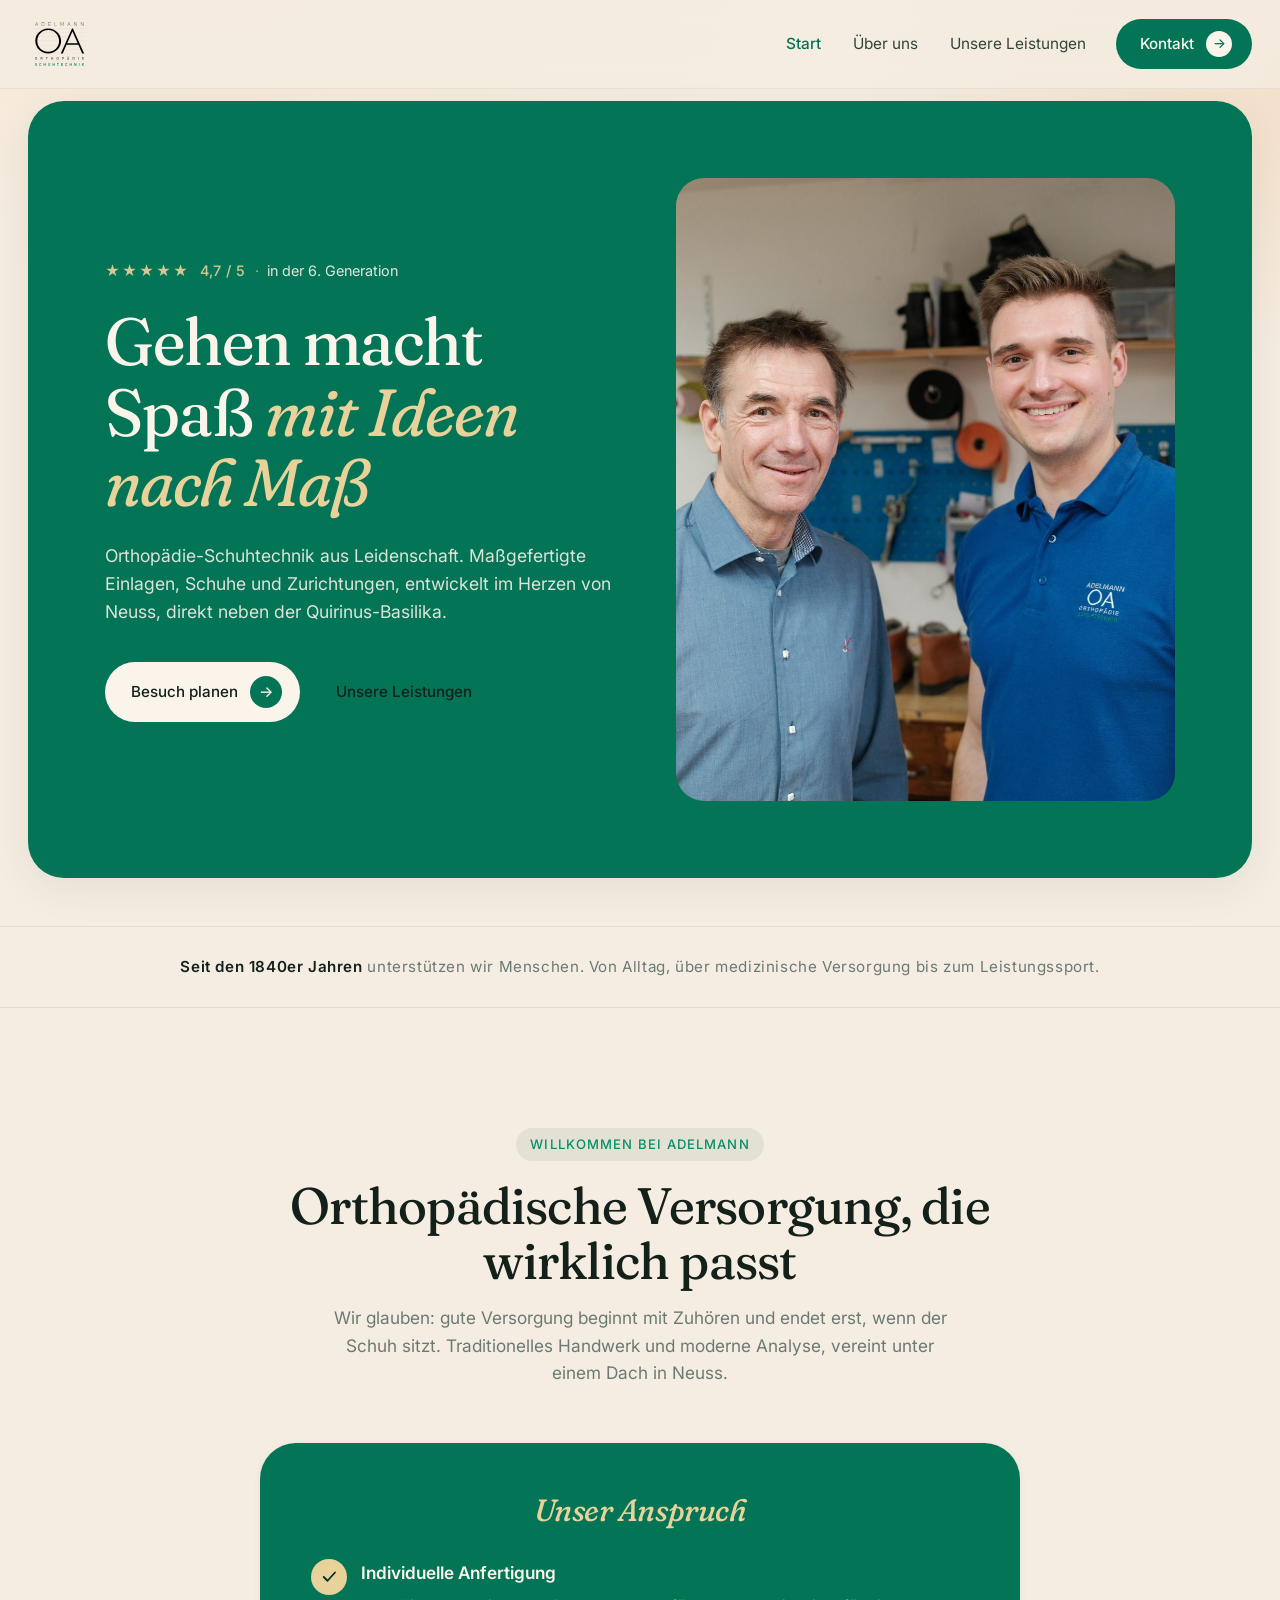
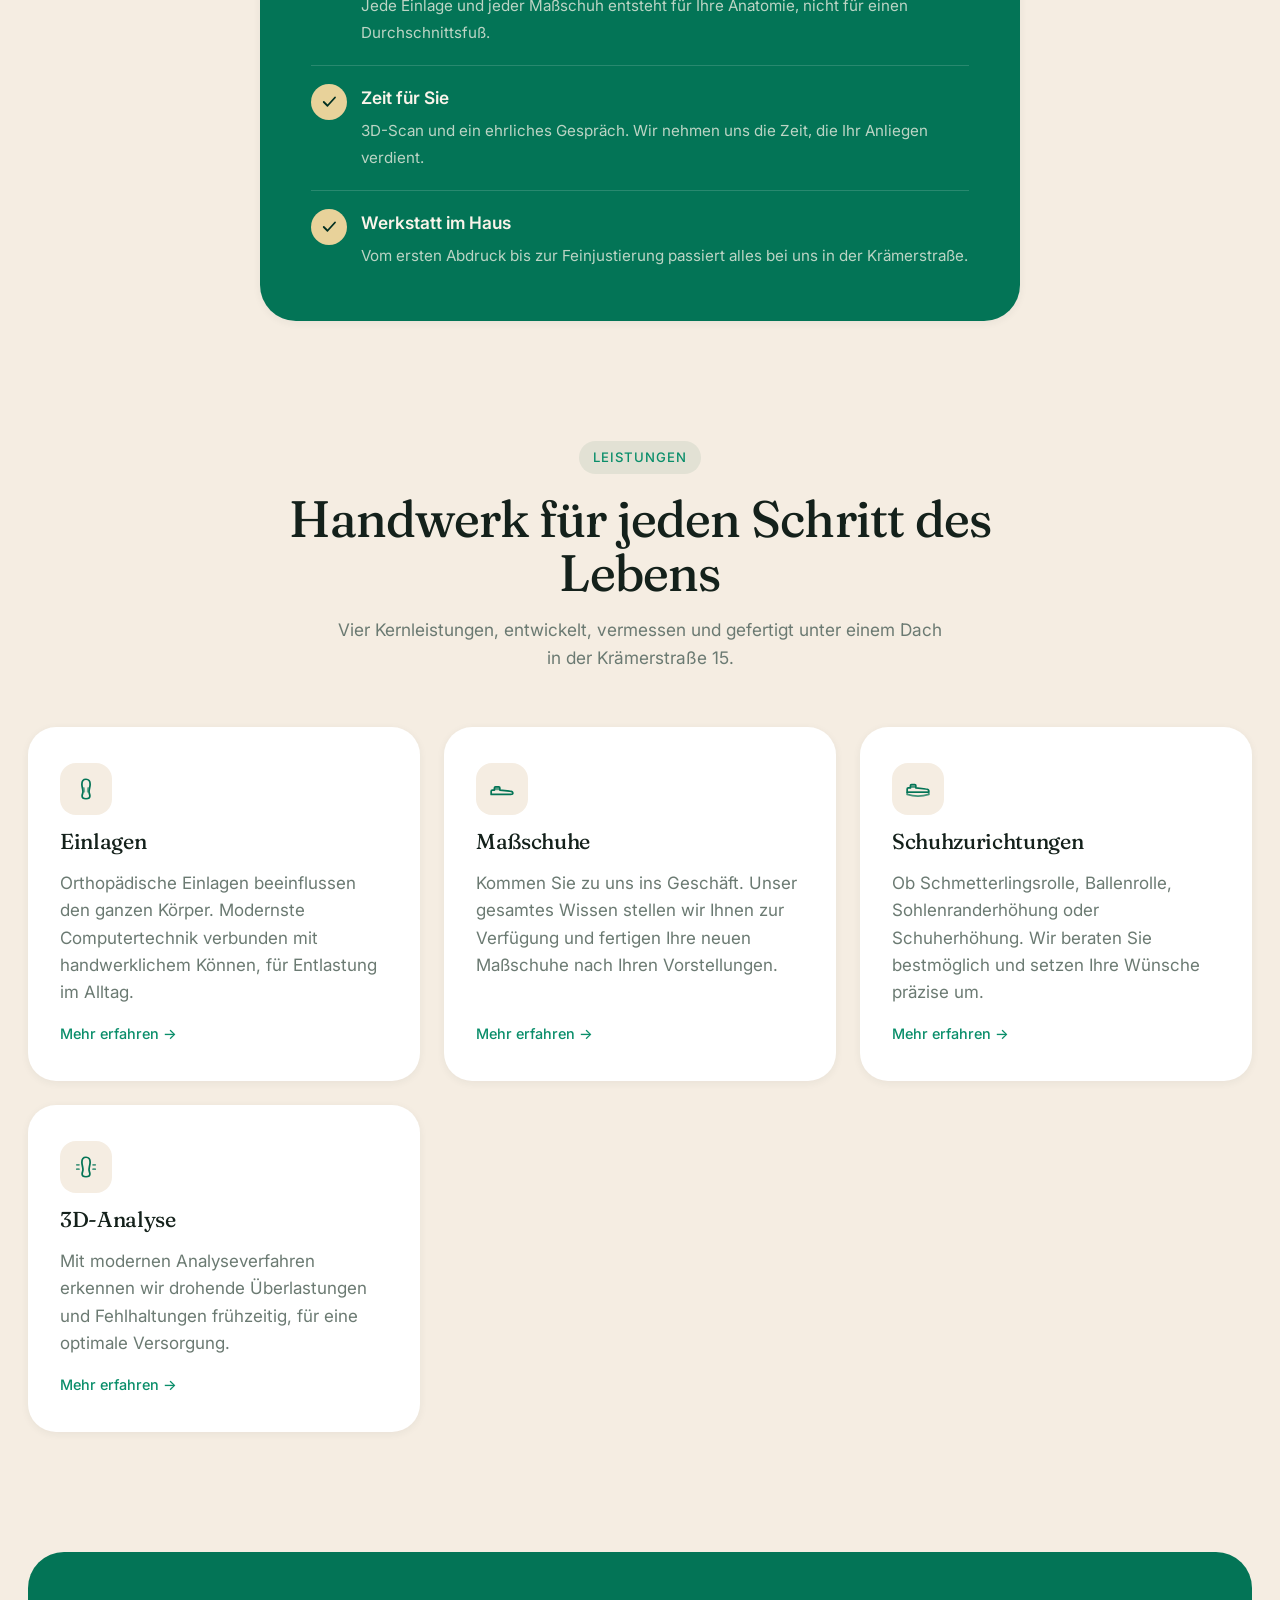
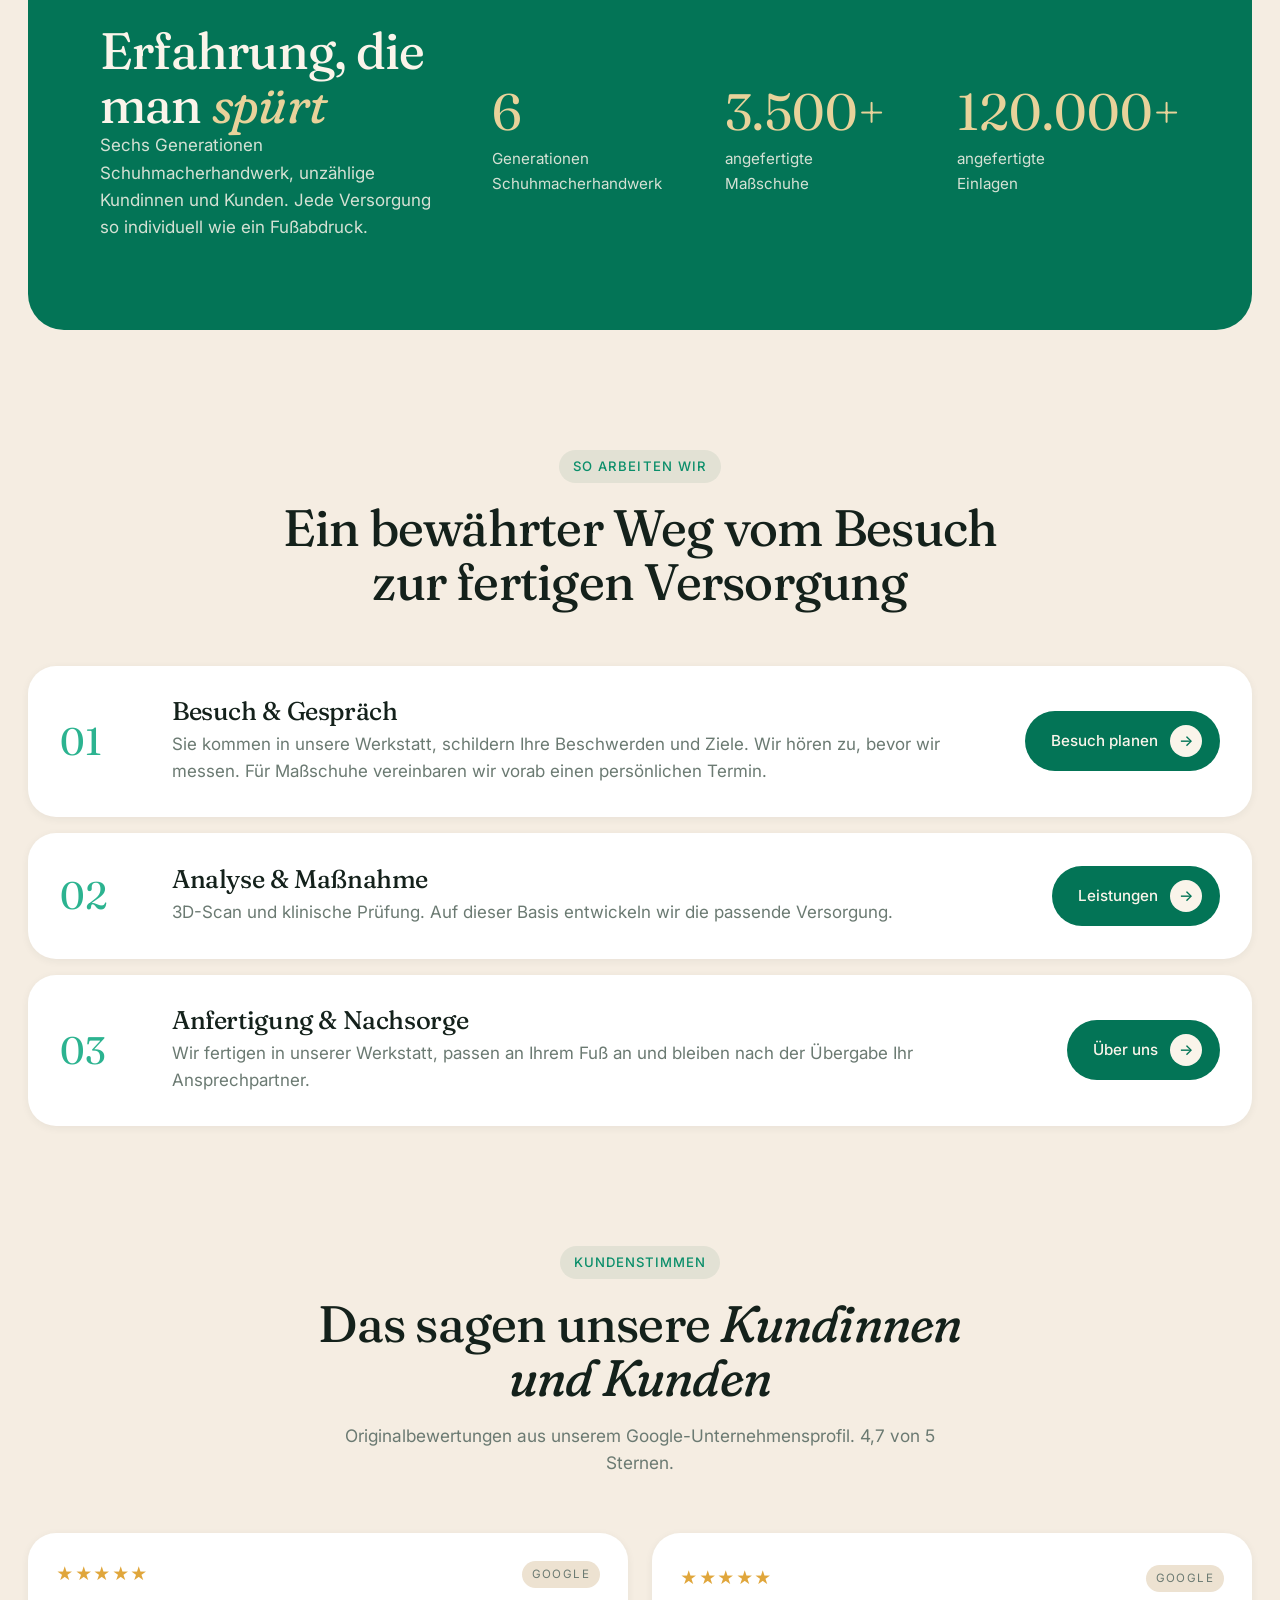
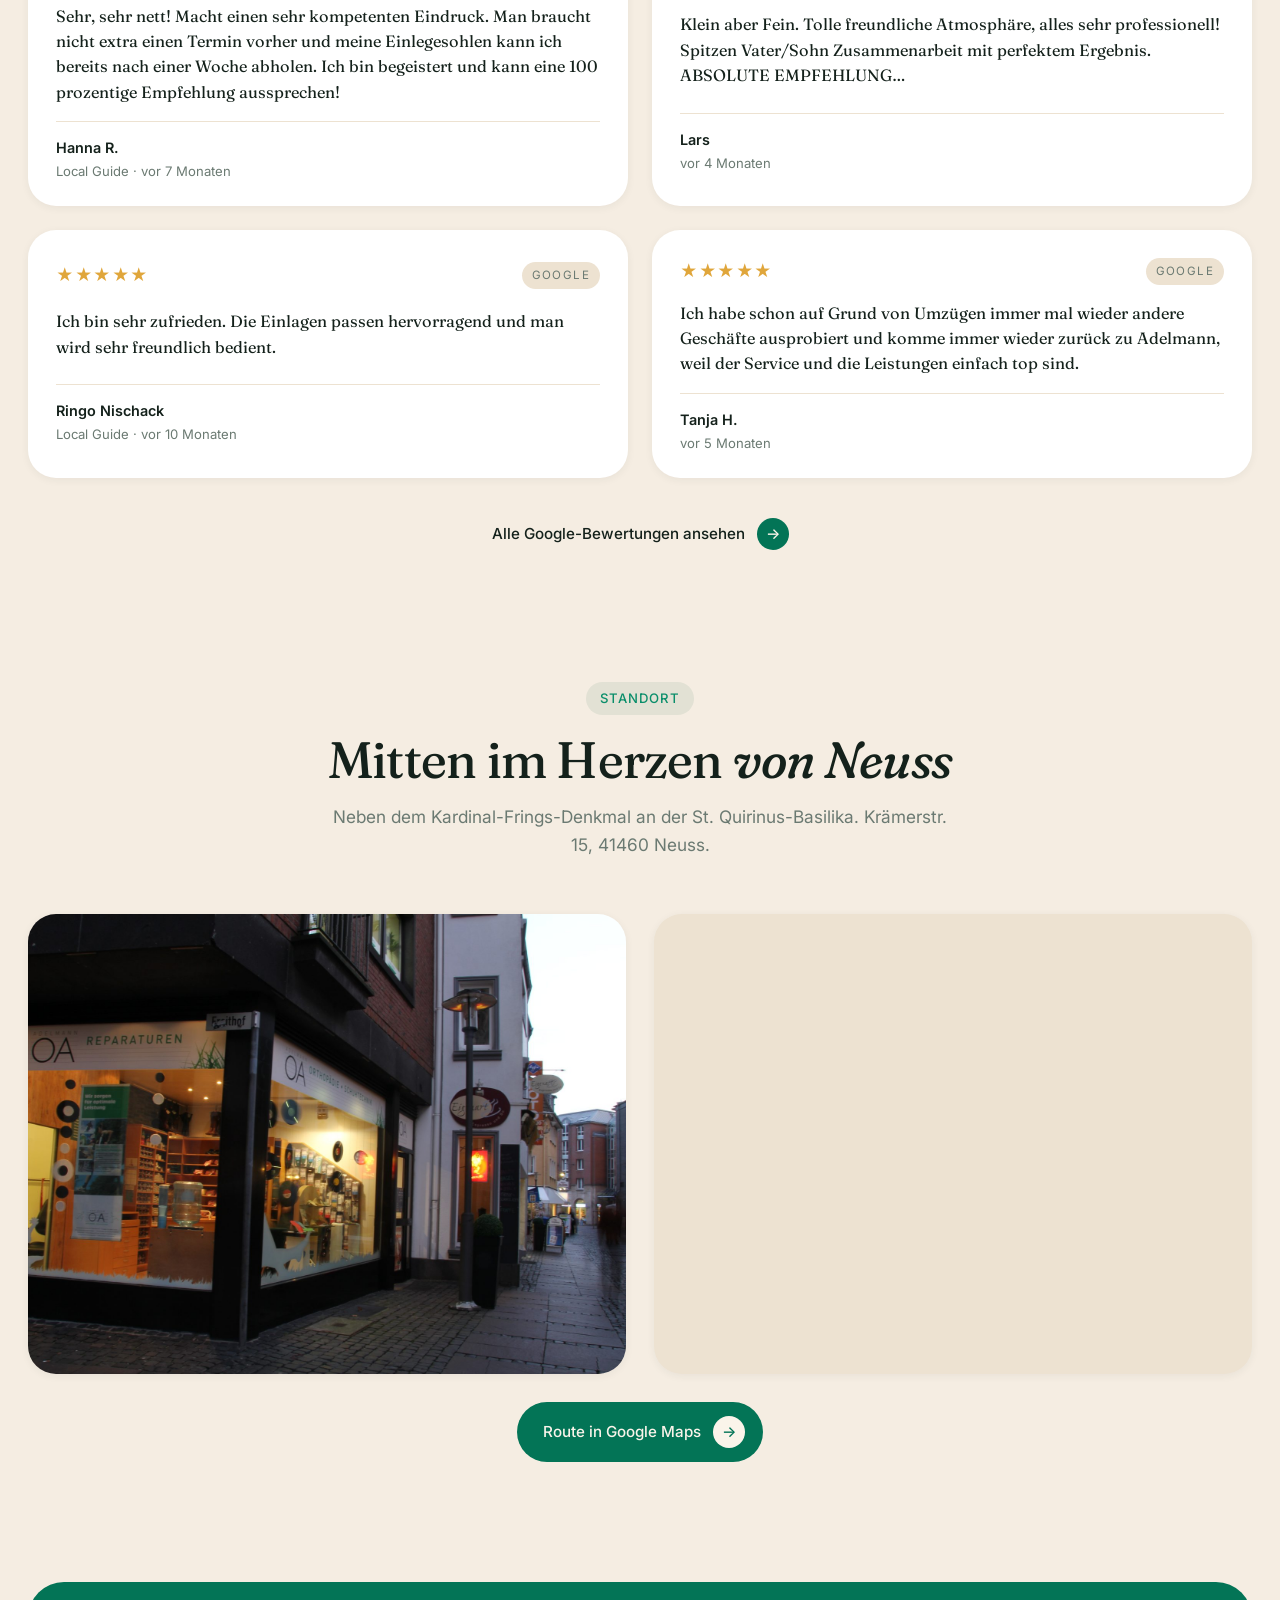
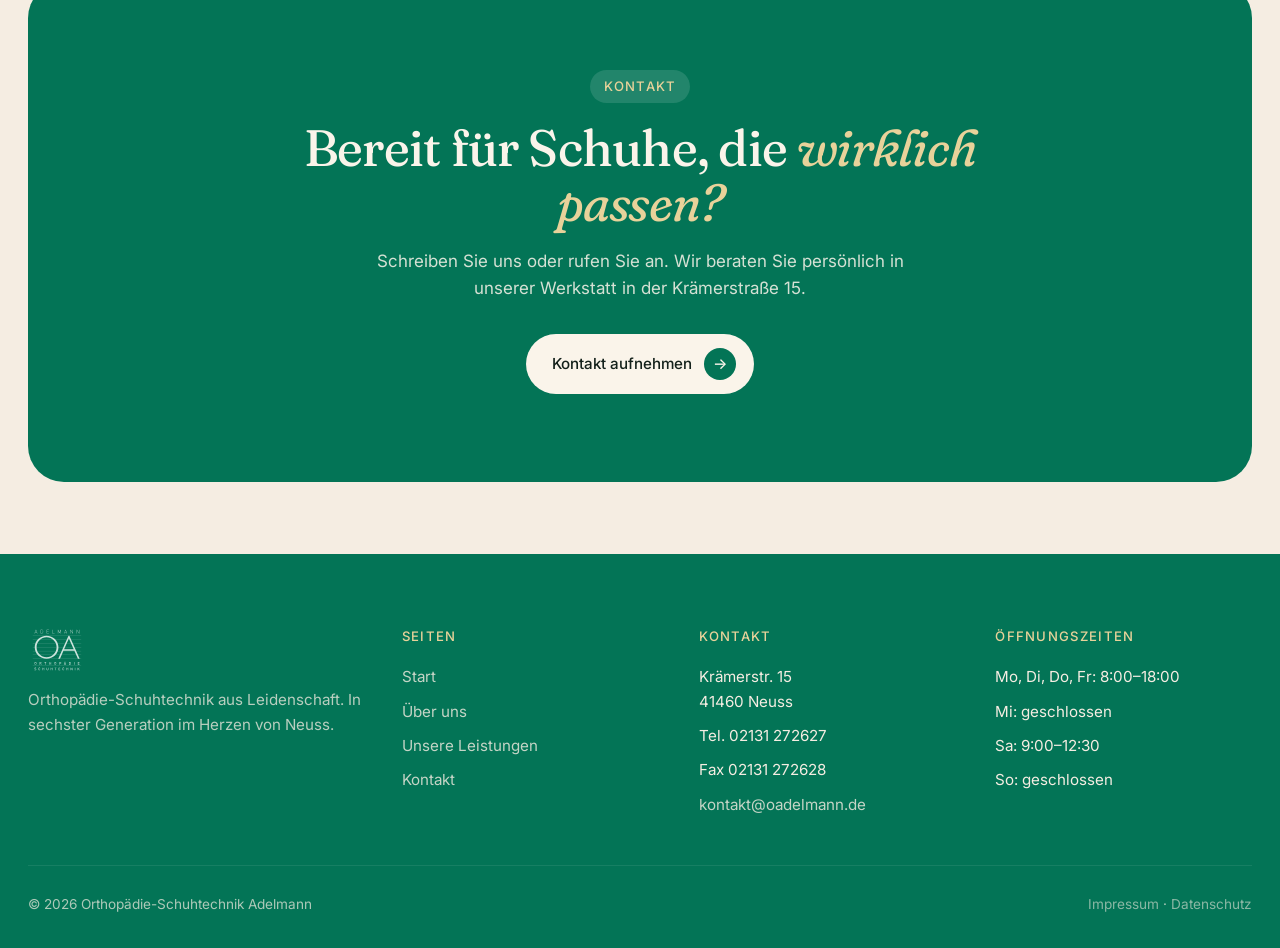
==== index.html @ def4fab5 "Icons Round 2: neuer Schuh-Basistyp (Ferse, Zunge, Schnuerung), Schmetterlingsrolle, Zehenorthesen, " ====
<!doctype html>
<html lang="de">
<head>
  <meta charset="utf-8" />
  <meta name="viewport" content="width=device-width, initial-scale=1" />
  <meta name="theme-color" content="#037456" />
  <title>Orthopädie-Schuhtechnik Adelmann, Neuss</title>
  <meta name="description" content="Einlagen, Maßschuhe, Schuhzurichtungen und Reparaturen aus traditioneller Handwerkskunst. In sechster Generation im Herzen von Neuss." />
  <link rel="preconnect" href="https://fonts.googleapis.com">
  <link rel="preconnect" href="https://fonts.gstatic.com" crossorigin>
  <link href="https://fonts.googleapis.com/css2?family=Fraunces:ital,opsz,wght,SOFT,WONK@0,9..144,300..600,30..100,0..1;1,9..144,300..600,30..100,0..1&family=Inter:wght@400;500;600&display=swap" rel="stylesheet">
  <link rel="stylesheet" href="styles.css" />
</head>
<body>

  <!-- Navigation -->
  <header class="nav">
    <div class="container">
      <a href="index.html" class="brand" aria-label="OA Adelmann Startseite"><img src="OA_OKay.svg" alt="OA Adelmann" class="brand-logo"/></a>
      <nav class="nav-links" aria-label="Hauptnavigation">
        <a href="index.html" class="is-active">Start</a>
        <a href="ueber-uns.html">Über uns</a>
        <a href="leistungen/">Unsere Leistungen</a>
        <a href="kontakt.html" class="btn btn-dark">Kontakt <span class="arrow">→</span></a>
      </nav>
      <button class="nav-toggle" aria-label="Menü öffnen"><span></span></button>
    </div>
  </header>

  <!-- Hero -->
  <section class="hero container">
    <div class="hero-card reveal">
      <div>
        <div class="hero-eyebrow"><span class="stars">★★★★★</span> <span class="rating-score">4,7 / 5</span> <span>in der 6. Generation</span></div>
        <h1>Gehen macht Spaß <em>mit Ideen nach Maß</em></h1>
        <p class="lead">Orthopädie-Schuhtechnik aus Leidenschaft. Maßgefertigte Einlagen, Schuhe und Zurichtungen, entwickelt im Herzen von Neuss, direkt neben der Quirinus-Basilika.</p>
        <div class="hero-actions">
          <a href="kontakt.html" class="btn btn-primary">Besuch planen <span class="arrow">→</span></a>
          <a href="#leistungen" class="btn btn-ghost">Unsere Leistungen</a>
        </div>
      </div>
      <div class="hero-visual has-image">
        <img src="images/DSCF1260.jpg" alt="Werkstatt der Orthopädie-Schuhtechnik Adelmann" loading="eager" />
      </div>
    </div>
  </section>

  <!-- Trust -->
  <section class="trust">
    <div class="container">
      <strong>Seit den 1840er Jahren</strong> unterstützen wir Menschen. Von Alltag, über medizinische Versorgung bis zum Leistungssport.
    </div>
  </section>

  <!-- Why us / Comparison -->
  <section class="section">
    <div class="container">
      <div class="section-head reveal">
        <span class="eyebrow">Willkommen bei Adelmann</span>
        <h2>Orthopädische Versorgung, die wirklich passt</h2>
        <p>Wir glauben: gute Versorgung beginnt mit Zuhören und endet erst, wenn der Schuh sitzt. Traditionelles Handwerk und moderne Analyse, vereint unter einem Dach in Neuss.</p>
      </div>
      <div class="promise-wrap">
        <div class="compare-col is-featured is-solo reveal">
          <h3><em>Unser Anspruch</em></h3>
          <ul class="compare-list promise-list">
            <li>
              <span class="ico"><svg xmlns="http://www.w3.org/2000/svg" viewBox="0 0 24 24" fill="none" stroke="currentColor" stroke-width="2.4" stroke-linecap="round" stroke-linejoin="round"><path d="m5 12 5 5L20 6"/></svg></span>
              <span><strong>Individuelle Anfertigung</strong><span class="desc">Jede Einlage und jeder Maßschuh entsteht für Ihre Anatomie, nicht für einen Durchschnittsfuß.</span></span>
            </li>
            <li>
              <span class="ico"><svg xmlns="http://www.w3.org/2000/svg" viewBox="0 0 24 24" fill="none" stroke="currentColor" stroke-width="2.4" stroke-linecap="round" stroke-linejoin="round"><path d="m5 12 5 5L20 6"/></svg></span>
              <span><strong>Zeit für Sie</strong><span class="desc">3D-Scan und ein ehrliches Gespräch. Wir nehmen uns die Zeit, die Ihr Anliegen verdient.</span></span>
            </li>
            <li>
              <span class="ico"><svg xmlns="http://www.w3.org/2000/svg" viewBox="0 0 24 24" fill="none" stroke="currentColor" stroke-width="2.4" stroke-linecap="round" stroke-linejoin="round"><path d="m5 12 5 5L20 6"/></svg></span>
              <span><strong>Werkstatt im Haus</strong><span class="desc">Vom ersten Abdruck bis zur Feinjustierung passiert alles bei uns in der Krämerstraße.</span></span>
            </li>
          </ul>
        </div>
      </div>
    </div>
  </section>

  <!-- Services grid -->
  <section class="section" id="leistungen" style="padding-top: 0;">
    <div class="container">
      <div class="section-head reveal">
        <span class="eyebrow">Leistungen</span>
        <h2>Handwerk für jeden Schritt des Lebens</h2>
        <p>Vier Kernleistungen, entwickelt, vermessen und gefertigt unter einem Dach in der Krämerstraße 15.</p>
      </div>
      <div class="services">
        <article class="service-card reveal">
          <div class="icon"><svg xmlns="http://www.w3.org/2000/svg" viewBox="0 0 24 24" fill="none" stroke="currentColor" stroke-width="1.6" stroke-linecap="round" stroke-linejoin="round"><path d="M12 3c-2.5 0-3.8 1.8-3.8 4.5 0 1.5.3 2.8.6 4 .2 1 .4 1.8.4 3 0 1.5-.8 2.5-.8 4 0 1.6 1.3 2.5 3.6 2.5s3.6-.9 3.6-2.5c0-1.5-.8-2.5-.8-4 0-1.2.2-2 .4-3 .3-1.2.6-2.5.6-4C15.8 4.8 14.5 3 12 3Z"/><path d="M10 11c.4.8.4 2 .4 3.5" opacity=".55"/><path d="M14 11c-.4.8-.4 2-.4 3.5" opacity=".55"/></svg></div>
          <h3>Einlagen</h3>
          <p>Orthopädische Einlagen beeinflussen den ganzen Körper. Modernste Computertechnik verbunden mit handwerklichem Können, für Entlastung im Alltag.</p>
          <a href="leistungen/#einlagen" class="more">Mehr erfahren →</a>
        </article>
        <article class="service-card reveal">
          <div class="icon"><svg xmlns="http://www.w3.org/2000/svg" viewBox="0 0 24 24" fill="none" stroke="currentColor" stroke-width="1.6" stroke-linecap="round" stroke-linejoin="round"><path d="M2 17V14Q2 13 3 13L5 13V11Q5 10 6 10H9Q10 10 10 11V13L19 14Q22 14 22 16Q22 17 20 17Z"/><path d="M6 11.5H9" opacity=".55"/><path d="M6 12.3H9" opacity=".55"/></svg></div>
          <h3>Maßschuhe</h3>
          <p>Kommen Sie zu uns ins Geschäft. Unser gesamtes Wissen stellen wir Ihnen zur Verfügung und fertigen Ihre neuen Maßschuhe nach Ihren Vorstellungen.</p>
          <a href="leistungen/#massschuhe" class="more">Mehr erfahren →</a>
        </article>
        <article class="service-card reveal">
          <div class="icon"><svg xmlns="http://www.w3.org/2000/svg" viewBox="0 0 24 24" fill="none" stroke="currentColor" stroke-width="1.6" stroke-linecap="round" stroke-linejoin="round"><path d="M2 15V12Q2 11 3 11L5 11V9Q5 8 6 8H9Q10 8 10 9V11L19 12Q22 12 22 14Q22 15 20 15Z"/><path d="M6 9.5H9" opacity=".55"/><path d="M6 10.3H9" opacity=".55"/><path d="M2 15V17Q12 20 22 17V15Z" opacity=".75"/></svg></div>
          <h3>Schuhzurichtungen</h3>
          <p>Ob Schmetterlingsrolle, Ballenrolle, Sohlenranderhöhung oder Schuherhöhung. Wir beraten Sie bestmöglich und setzen Ihre Wünsche präzise um.</p>
          <a href="leistungen/#zurichtungen" class="more">Mehr erfahren →</a>
        </article>
        <article class="service-card reveal">
          <div class="icon"><svg xmlns="http://www.w3.org/2000/svg" viewBox="0 0 24 24" fill="none" stroke="currentColor" stroke-width="1.6" stroke-linecap="round" stroke-linejoin="round"><path d="M12 3c-2.5 0-3.8 1.8-3.8 4.5 0 1.5.3 2.8.6 4 .2 1 .4 1.8.4 3 0 1.5-.8 2.5-.8 4 0 1.6 1.3 2.5 3.6 2.5s3.6-.9 3.6-2.5c0-1.5-.8-2.5-.8-4 0-1.2.2-2 .4-3 .3-1.2.6-2.5.6-4C15.8 4.8 14.5 3 12 3Z"/><path d="M3.5 10h2M3.5 14h2M18.5 10h2M18.5 14h2" opacity=".7"/></svg></div>
          <h3>3D-Analyse</h3>
          <p>Mit modernen Analyseverfahren erkennen wir drohende Überlastungen und Fehlhaltungen frühzeitig, für eine optimale Versorgung.</p>
          <a href="leistungen/#analyse" class="more">Mehr erfahren →</a>
        </article>
      </div>
    </div>
  </section>

  <!-- Stats -->
  <section class="section" style="padding-top: 0;">
    <div class="container">
      <div class="stats-wrap reveal">
        <div class="stats-intro">
          <h2>Erfahrung, die man <em>spürt</em></h2>
          <p>Sechs Generationen Schuhmacherhandwerk, unzählige Kundinnen und Kunden. Jede Versorgung so individuell wie ein Fußabdruck.</p>
        </div>
        <div class="stats-grid">
          <div>
            <div class="stat-num">6</div>
            <div class="stat-label">Generationen<br/>Schuhmacherhandwerk</div>
          </div>
          <div>
            <div class="stat-num">3.500+</div>
            <div class="stat-label">angefertigte<br/>Maßschuhe</div>
          </div>
          <div>
            <div class="stat-num">120.000+</div>
            <div class="stat-label">angefertigte<br/>Einlagen</div>
          </div>
        </div>
      </div>
    </div>
  </section>

  <!-- Process -->
  <section class="section" style="padding-top: 0;">
    <div class="container">
      <div class="section-head reveal">
        <span class="eyebrow">So arbeiten wir</span>
        <h2>Ein bewährter Weg vom Besuch zur fertigen Versorgung</h2>
      </div>
      <div class="process-list">
        <div class="process-item reveal">
          <div class="num">01</div>
          <div>
            <h3>Besuch &amp; Gespräch</h3>
            <p>Sie kommen in unsere Werkstatt, schildern Ihre Beschwerden und Ziele. Wir hören zu, bevor wir messen. Für Maßschuhe vereinbaren wir vorab einen persönlichen Termin.</p>
          </div>
          <a href="kontakt.html" class="btn btn-dark">Besuch planen <span class="arrow">→</span></a>
        </div>
        <div class="process-item reveal">
          <div class="num">02</div>
          <div>
            <h3>Analyse &amp; Maßnahme</h3>
            <p>3D-Scan und klinische Prüfung. Auf dieser Basis entwickeln wir die passende Versorgung.</p>
          </div>
          <a href="leistungen/" class="btn btn-dark">Leistungen <span class="arrow">→</span></a>
        </div>
        <div class="process-item reveal">
          <div class="num">03</div>
          <div>
            <h3>Anfertigung &amp; Nachsorge</h3>
            <p>Wir fertigen in unserer Werkstatt, passen an Ihrem Fuß an und bleiben nach der Übergabe Ihr Ansprechpartner.</p>
          </div>
          <a href="ueber-uns.html" class="btn btn-dark">Über uns <span class="arrow">→</span></a>
        </div>
      </div>
    </div>
  </section>

  <!-- Reviews -->
  <section class="section" id="stimmen" style="padding-top: 0;">
    <div class="container">
      <div class="section-head reveal">
        <span class="eyebrow">Kundenstimmen</span>
        <h2>Das sagen unsere <em>Kundinnen und Kunden</em></h2>
        <p>Originalbewertungen aus unserem Google-Unternehmensprofil. 4,7 von 5 Sternen.</p>
      </div>
      <div class="reviews-grid">
        <!-- Hinweis: Original-Google-Rezensionen. Bei neuen Rezensionen hier Karte duplizieren. -->
        <figure class="review-card reveal">
          <div class="review-head">
            <span class="stars">★★★★★</span>
            <span class="review-source">Google</span>
          </div>
          <blockquote>
            <p>Sehr, sehr nett! Macht einen sehr kompetenten Eindruck. Man braucht nicht extra einen Termin vorher und meine Einlegesohlen kann ich bereits nach einer Woche abholen. Ich bin begeistert und kann eine 100 prozentige Empfehlung aussprechen!</p>
          </blockquote>
          <figcaption><strong>Hanna R.</strong><span>Local Guide · vor 7 Monaten</span></figcaption>
        </figure>
        <figure class="review-card reveal">
          <div class="review-head">
            <span class="stars">★★★★★</span>
            <span class="review-source">Google</span>
          </div>
          <blockquote>
            <p>Klein aber Fein. Tolle freundliche Atmosphäre, alles sehr professionell! Spitzen Vater/Sohn Zusammenarbeit mit perfektem Ergebnis. ABSOLUTE EMPFEHLUNG…</p>
          </blockquote>
          <figcaption><strong>Lars</strong><span>vor 4 Monaten</span></figcaption>
        </figure>
        <figure class="review-card reveal">
          <div class="review-head">
            <span class="stars">★★★★★</span>
            <span class="review-source">Google</span>
          </div>
          <blockquote>
            <p>Ich bin sehr zufrieden. Die Einlagen passen hervorragend und man wird sehr freundlich bedient.</p>
          </blockquote>
          <figcaption><strong>Ringo Nischack</strong><span>Local Guide · vor 10 Monaten</span></figcaption>
        </figure>
        <figure class="review-card reveal">
          <div class="review-head">
            <span class="stars">★★★★★</span>
            <span class="review-source">Google</span>
          </div>
          <blockquote>
            <p>Ich habe schon auf Grund von Umzügen immer mal wieder andere Geschäfte ausprobiert und komme immer wieder zurück zu Adelmann, weil der Service und die Leistungen einfach top sind.</p>
          </blockquote>
          <figcaption><strong>Tanja H.</strong><span>vor 5 Monaten</span></figcaption>
        </figure>
      </div>
      <div class="reviews-actions reveal">
        <a class="btn btn-ghost" href="https://www.google.com/maps/search/?api=1&amp;query=Orthop%C3%A4die-Schuhtechnik+Adelmann+Neuss" target="_blank" rel="noopener">Alle Google-Bewertungen ansehen <span class="arrow">→</span></a>
      </div>
    </div>
  </section>

  <!-- Location -->
  <section class="section" id="standort" style="padding-top: 0;">
    <div class="container">
      <div class="section-head reveal">
        <span class="eyebrow">Standort</span>
        <h2>Mitten im Herzen <em>von Neuss</em></h2>
        <p>Neben dem Kardinal-Frings-Denkmal an der St. Quirinus-Basilika. Krämerstr. 15, 41460 Neuss.</p>
      </div>
      <div class="location-grid reveal">
        <div class="location-photo"><img src="images/Geschaeft.jpg" alt="Ladengeschäft Adelmann, Krämerstr. 15, Neuss" loading="lazy" /></div>
        <div class="location-map">
          <iframe
            title="Google Maps: Krämerstr. 15, 41460 Neuss"
            src="https://www.google.com/maps?q=Kr%C3%A4merstra%C3%9Fe+15,+41460+Neuss&amp;output=embed"
            loading="lazy" referrerpolicy="no-referrer-when-downgrade"
            allowfullscreen></iframe>
        </div>
      </div>
      <div class="location-actions reveal">
        <a class="btn btn-dark" href="https://www.google.com/maps/search/?api=1&amp;query=Kr%C3%A4merstra%C3%9Fe+15%2C+41460+Neuss" target="_blank" rel="noopener">Route in Google Maps <span class="arrow">→</span></a>
      </div>
    </div>
  </section>

  <!-- Big CTA -->
  <section class="cta-band">
    <div class="cta-inner reveal">
      <span class="eyebrow" style="background: rgba(255,255,255,0.12); color: #e8d29a;">Kontakt</span>
      <h2>Bereit für Schuhe, die <em>wirklich passen?</em></h2>
      <p>Schreiben Sie uns oder rufen Sie an. Wir beraten Sie persönlich in unserer Werkstatt in der Krämerstraße 15.</p>
      <a href="kontakt.html" class="btn btn-primary">Kontakt aufnehmen <span class="arrow">→</span></a>
    </div>
  </section>

  <!-- Footer -->
  <footer class="footer">
    <div class="container">
      <div class="footer-top">
        <div class="footer-brand">
          <a href="index.html" class="brand" aria-label="OA Adelmann"><img src="OA_OKay.svg" alt="OA Adelmann" class="brand-logo"/></a>
          <p>Orthopädie-Schuhtechnik aus Leidenschaft. In sechster Generation im Herzen von Neuss.</p>
        </div>
        <div>
          <h5>Seiten</h5>
          <ul>
            <li><a href="index.html">Start</a></li>
            <li><a href="ueber-uns.html">Über uns</a></li>
            <li><a href="leistungen/">Unsere Leistungen</a></li>
            <li><a href="kontakt.html">Kontakt</a></li>
          </ul>
        </div>
        <div>
          <h5>Kontakt</h5>
          <ul>
            <li>Krämerstr. 15<br/>41460 Neuss</li>
            <li>Tel. 02131 272627</li>
            <li>Fax 02131 272628</li>
            <li><a href="mailto:kontakt@oadelmann.de">kontakt@oadelmann.de</a></li>
          </ul>
        </div>
        <div>
          <h5>Öffnungszeiten</h5>
          <ul>
            <li>Mo, Di, Do, Fr: 8:00–18:00</li>
            <li>Mi: geschlossen</li>
            <li>Sa: 9:00–12:30</li>
            <li>So: geschlossen</li>
          </ul>
        </div>
      </div>
      <div class="footer-bottom">
        <div>© <span id="year">2026</span> Orthopädie-Schuhtechnik Adelmann</div>
        <div><a href="impressum.html">Impressum</a> · <a href="datenschutz.html">Datenschutz</a></div>
      </div>
    </div>
  </footer>

  <script>document.getElementById('year').textContent = new Date().getFullYear();</script>
  <script src="script.js"></script>
</body>
</html>
---- styles.css ----
/* =============================================================
   Orthopädie-Schuhtechnik Adelmann — Stratex-inspired design
   ============================================================= */

/* ---------- Design tokens ---------- */
:root {
  /* Palette — centred on CI green #037456 */
  --green-900: #012f22;
  --green-800: #037456;
  --green-700: #0a8e6a;
  --green-500: #2cb390;
  --green-300: #b4dccd;
  --cream-50:  #faf4ea;
  --cream-100: #f5ede2;
  --cream-200: #ede2d1;
  --ink-900:   #14211b;
  --ink-700:   #33443b;
  --ink-500:   #6b7a72;
  --white:     #ffffff;
  --line:      #e6dccc;

  /* Type */
  --font-serif: "Fraunces", "Cormorant Garamond", Georgia, "Times New Roman", serif;
  --font-sans:  "Inter", -apple-system, BlinkMacSystemFont, "Segoe UI", Helvetica, Arial, sans-serif;

  /* Radii & shadows */
  --r-sm: 12px;
  --r-md: 20px;
  --r-lg: 28px;
  --r-xl: 36px;
  --shadow-soft: 0 10px 40px rgba(31, 52, 43, 0.08);
  --shadow-card: 0 2px 8px rgba(31, 52, 43, 0.06);

  /* Layout */
  --maxw: 1280px;
  --gap: 24px;
}

/* ---------- Reset ---------- */
*, *::before, *::after { box-sizing: border-box; }
html { scroll-behavior: smooth; -webkit-text-size-adjust: 100%; }
body {
  margin: 0;
  font-family: var(--font-sans);
  font-size: 17px;
  line-height: 1.6;
  color: var(--ink-900);
  background: var(--cream-100);
  background-image:
    radial-gradient(1200px 600px at 10% -10%, #f7e8d3 0%, transparent 60%),
    radial-gradient(1000px 500px at 110% 10%, #f3ddc4 0%, transparent 55%);
  background-attachment: fixed;
}
img { max-width: 100%; display: block; }
a { color: inherit; text-decoration: none; }
button { font: inherit; cursor: pointer; border: 0; background: none; }

/* Focus-visible for accessibility */
:focus { outline: none; }
:focus-visible {
  outline: 2px solid var(--green-500);
  outline-offset: 3px;
  border-radius: 6px;
}
.btn:focus-visible { outline-offset: 4px; }

h1, h2, h3, h4 {
  font-family: var(--font-serif);
  font-weight: 450;
  letter-spacing: -0.015em;
  line-height: 1.06;
  margin: 0;
  font-variation-settings: "SOFT" 30, "WONK" 0;
}
h1 em, h2 em, h3 em { font-variation-settings: "SOFT" 80, "WONK" 1; }
h1 { font-size: clamp(2.4rem, 5.5vw, 4.5rem); }
h2 { font-size: clamp(2rem, 4vw, 3.2rem); }
h3 { font-size: clamp(1.3rem, 2vw, 1.7rem); }
p  { margin: 0 0 1em; }

.container {
  max-width: var(--maxw);
  margin: 0 auto;
  padding: 0 28px;
}

/* ---------- Buttons ---------- */
.btn {
  display: inline-flex;
  align-items: center;
  gap: 12px;
  padding: 14px 18px 14px 26px;
  border-radius: 999px;
  font-weight: 500;
  font-size: 0.95rem;
  transition: transform .15s ease, background .2s ease, color .2s ease;
  white-space: nowrap;
}
.btn .arrow {
  display: inline-flex;
  align-items: center;
  justify-content: center;
  width: 32px; height: 32px;
  border-radius: 50%;
  background: var(--green-800);
  color: var(--cream-50);
  transition: transform .2s ease, background .2s ease;
}
.btn:hover .arrow { transform: translateX(3px); }

.btn-primary {
  background: var(--cream-50);
  color: var(--ink-900);
}
.btn-primary:hover { background: var(--white); }

.btn-dark {
  background: var(--green-800);
  color: var(--cream-50);
}
.btn-dark .arrow { background: var(--cream-50); color: var(--green-800); }
.btn-dark:hover { background: var(--green-900); }

.btn-ghost {
  color: var(--ink-900);
  padding: 12px 18px;
  font-weight: 500;
}
.btn-ghost:hover { color: var(--green-700); }

.btn-link {
  display: inline-flex;
  align-items: center;
  color: var(--ink-600);
  font-size: 0.9rem;
  font-weight: 500;
  text-decoration: underline;
  text-decoration-thickness: 1px;
  text-underline-offset: 3px;
  padding: 12px 4px;
  transition: color .2s;
}
.btn-link:hover { color: var(--green-800); }

/* ---------- Navigation ---------- */
.nav {
  position: sticky; top: 0; z-index: 50;
  padding: 18px 0;
  backdrop-filter: blur(14px);
  background: rgba(245, 237, 226, 0.75);
  border-bottom: 1px solid rgba(31, 52, 43, 0.06);
}
.nav .container {
  display: flex;
  align-items: center;
  justify-content: space-between;
  gap: 24px;
}
.brand {
  display: flex; align-items: center; gap: 12px;
  font-family: var(--font-serif);
  font-size: 1.45rem;
  font-weight: 500;
  color: var(--ink-900);
}
.brand-logo {
  height: 52px;
  width: auto;
  display: block;
}
/* Legacy logo-mark (kept for footer where it is used inline with dark bg) */
.brand .logo-mark {
  width: 40px; height: 40px;
  border-radius: 12px;
  background: var(--green-800);
  color: var(--cream-50);
  display: grid; place-items: center;
  font-family: var(--font-serif);
  font-size: 1.05rem; font-weight: 600;
  letter-spacing: 0.02em;
}
.footer .brand-logo { height: 48px; filter: brightness(0) invert(1) sepia(0.08); }
.nav-links {
  display: flex; align-items: center; gap: 28px;
  font-size: 0.96rem;
  color: var(--ink-700);
}
.nav-links a:not(.btn) { padding: 6px 2px; transition: color .2s; }
.nav-links a.btn { padding: 12px 20px 12px 24px; font-size: 0.95rem; }
.nav-links a.btn .arrow { width: 26px; height: 26px; font-size: 0.85rem; }
.nav-links a:not(.btn):hover,
.nav-links a:not(.btn).is-active { color: var(--green-800); }
.nav-links a:not(.btn).is-active { font-weight: 500; }
/* Don't apply underline/weight bump to nav CTA when it's the active page */
.nav-links a.btn.is-active { font-weight: 500; }

.nav-toggle { display: none; width: 40px; height: 40px; border-radius: 12px; align-items: center; justify-content: center; }
.nav-toggle span { width: 20px; height: 2px; background: var(--ink-900); position: relative; display: block; }
.nav-toggle span::before, .nav-toggle span::after {
  content: ""; position: absolute; left: 0; width: 20px; height: 2px; background: var(--ink-900);
}
.nav-toggle span::before { top: -6px; }
.nav-toggle span::after  { top:  6px; }

/* ---------- Hero ---------- */
.hero {
  padding-top: 12px;
  padding-bottom: 48px;
}
.hero-card {
  background: var(--green-800);
  color: var(--cream-50);
  border-radius: var(--r-xl);
  padding: clamp(40px, 6vw, 88px);
  display: grid;
  grid-template-columns: 1.05fr 1fr;
  gap: 48px;
  align-items: center;
  overflow: hidden;
  box-shadow: var(--shadow-soft);
}
.hero-eyebrow {
  display: inline-flex; align-items: center; gap: 10px;
  font-size: 0.9rem; opacity: 0.9;
  margin-bottom: 24px;
}
.stars { letter-spacing: 2px; color: #e8d29a; }
.rating-score { font-weight: 500; color: #e8d29a; letter-spacing: 0.02em; }
.rating-score + span::before { content: "·"; margin-right: 8px; opacity: 0.6; }
.hero h1 {
  font-size: clamp(2.6rem, 5.2vw, 4.6rem);
  max-width: 18ch;
  margin-bottom: 24px;
}
.hero h1 em {
  font-style: italic;
  color: #e8d29a;
  font-weight: 400;
}
.hero p.lead {
  font-size: 1.1rem;
  opacity: 0.88;
  max-width: 46ch;
  margin-bottom: 36px;
}
.hero-actions { display: flex; align-items: center; gap: 18px; flex-wrap: wrap; }

.hero-visual {
  aspect-ratio: 4 / 5;
  border-radius: var(--r-lg);
  background: linear-gradient(135deg, #3a5a48 0%, #253d31 100%);
  position: relative;
  overflow: hidden;
  display: grid; place-items: center;
  color: rgba(255,255,255,0.55);
  font-size: 0.85rem;
}
.hero-visual::before {
  content: ""; position: absolute; inset: 0;
  background-image:
    radial-gradient(circle at 30% 20%, rgba(232,210,154,0.2) 0%, transparent 50%),
    radial-gradient(circle at 80% 90%, rgba(58,122,93,0.35) 0%, transparent 50%);
}
.hero-visual .ph-label {
  position: relative;
  z-index: 1;
  background: rgba(0,0,0,0.35);
  padding: 10px 16px;
  border-radius: 999px;
  font-family: var(--font-sans);
  letter-spacing: 0.02em;
}
.hero-visual.has-image { background: var(--green-900); }
.hero-visual.has-image::before { display: none; }
.hero-visual.has-image img { width: 100%; height: 100%; object-fit: cover; display: block; }

/* ---------- Section scaffolding ---------- */
.section { padding: clamp(72px, 10vw, 120px) 0; }
.section-head { max-width: 720px; margin: 0 auto 56px; text-align: center; }
.eyebrow {
  display: inline-block;
  color: var(--green-700);
  background: rgba(58, 122, 93, 0.1);
  padding: 6px 14px;
  border-radius: 999px;
  font-size: 0.82rem;
  font-weight: 500;
  letter-spacing: 0.08em;
  text-transform: uppercase;
  margin-bottom: 18px;
}
.section-head h2 { margin-bottom: 16px; }
.section-head p { color: var(--ink-500); font-size: 1.08rem; max-width: 56ch; margin: 0 auto; }

/* ---------- Partners / Trust strip ---------- */
.trust {
  padding: 28px 0;
  border-top: 1px solid var(--line);
  border-bottom: 1px solid var(--line);
  text-align: center;
  color: var(--ink-500);
  font-size: 0.95rem;
  letter-spacing: 0.04em;
}
.trust strong { color: var(--ink-900); font-weight: 600; }

/* ---------- Comparison (Why us) ---------- */
.compare {
  display: grid;
  grid-template-columns: 1fr 1fr;
  gap: 28px;
}
.compare-col {
  background: var(--white);
  border-radius: var(--r-lg);
  padding: 36px;
  box-shadow: var(--shadow-card);
}
.compare-col.is-featured {
  background: var(--green-800);
  color: var(--cream-50);
}
.compare-col h3 { margin-bottom: 24px; }
.compare-col.is-featured h3 { color: #e8d29a; font-style: italic; }
.compare-list { list-style: none; padding: 0; margin: 0; display: grid; gap: 18px; }
.compare-list li {
  display: grid; grid-template-columns: 28px 1fr; gap: 14px; align-items: start;
  padding-top: 18px; border-top: 1px solid rgba(0,0,0,0.08);
}
.compare-col.is-featured .compare-list li { border-top-color: rgba(255,255,255,0.15); }
.compare-list li:first-child { border-top: 0; padding-top: 0; }
.compare-list .ico {
  width: 28px; height: 28px; border-radius: 50%;
  display: grid; place-items: center;
  background: var(--cream-200); color: var(--ink-900);
  font-size: 0.9rem;
}
.compare-list .ico svg { width: 14px; height: 14px; }
.compare-col.is-featured .compare-list .ico {
  background: #e8d29a; color: var(--green-900);
}
.compare-list strong { display: block; margin-bottom: 4px; font-weight: 600; }
.compare-list span.desc { color: var(--ink-500); font-size: 0.95rem; }
.compare-col.is-featured span.desc { color: rgba(250,244,234,0.75); }

/* ---------- Solo promise card (replaces two-column compare on home) ---------- */
.promise-wrap {
  max-width: 760px;
  margin: 0 auto;
}
.compare-col.is-solo {
  padding: clamp(36px, 4vw, 52px);
  border-radius: var(--r-xl);
  text-align: left;
}
.compare-col.is-solo h3 {
  text-align: center;
  margin-bottom: 32px;
  font-size: clamp(1.6rem, 2.4vw, 2rem);
}
.promise-list li { grid-template-columns: 36px 1fr; }
.promise-list .ico { width: 36px; height: 36px; }
.promise-list .ico svg { width: 18px; height: 18px; }
.promise-list strong { font-size: 1.08rem; margin-bottom: 6px; }

/* ---------- Location & hours (home) ---------- */
.location-grid {
  display: grid;
  grid-template-columns: 1fr 1fr;
  gap: 28px;
  align-items: stretch;
}
.location-photo {
  border-radius: var(--r-lg);
  overflow: hidden;
  box-shadow: var(--shadow-card);
  min-height: 460px;
  display: grid;
  place-items: center;
  text-align: center;
  padding: 32px;
  position: relative;
}
.location-photo img {
  position: absolute;
  inset: 0;
  width: 100%;
  height: 100%;
  object-fit: cover;
  display: block;
}
.location-photo:has(img) { padding: 0; }
.location-map {
  position: relative;
  border-radius: var(--r-lg);
  overflow: hidden;
  box-shadow: var(--shadow-card);
  background: var(--cream-200);
  min-height: 460px;
}
.location-map iframe {
  width: 100%;
  height: 100%;
  min-height: 460px;
  border: 0;
  display: block;
}
.location-actions {
  display: flex;
  justify-content: center;
  margin-top: 28px;
}
.map-link {
  position: absolute;
  right: 16px; bottom: 16px;
  background: var(--green-800);
  color: var(--cream-50);
  padding: 10px 16px;
  border-radius: 999px;
  font-size: 0.9rem;
  font-weight: 500;
  box-shadow: var(--shadow-soft);
  transition: background .2s;
}
.map-link:hover { background: var(--green-900); }

.location-info {
  background: var(--white);
  border-radius: var(--r-lg);
  padding: 36px;
  box-shadow: var(--shadow-card);
  display: grid;
  gap: 28px;
  align-content: start;
}

@media (max-width: 900px) {
  .location-grid { grid-template-columns: 1fr; }
  .location-map { min-height: 360px; }
  .location-map iframe { min-height: 360px; }
  .location-photo { min-height: 280px; }
}

/* ---------- Services grid ---------- */
.services {
  display: grid;
  grid-template-columns: repeat(3, 1fr);
  gap: 24px;
}
.split-head {
  display: grid;
  grid-template-columns: 1.5fr 1fr;
  gap: clamp(32px, 6vw, 88px);
  align-items: center;
  margin: 0 0 64px;
}
.split-head-copy .eyebrow { margin-bottom: 18px; }
.split-head-copy h2 { margin-bottom: 20px; }
.split-head-copy p { color: var(--ink-500); font-size: 1.08rem; max-width: 54ch; }
.split-head-figure {
  position: relative;
  margin: 0;
  justify-self: end;
  width: 100%;
  max-width: 340px;
  aspect-ratio: 4 / 5;
}
.split-head-figure::before {
  content: "";
  position: absolute;
  inset: 18px -18px -18px 18px;
  border-radius: var(--r-lg);
  background: var(--green-800);
  opacity: 0.12;
  z-index: 0;
}
.split-head-figure img {
  position: relative;
  z-index: 1;
  display: block;
  width: 100%;
  height: 100%;
  object-fit: cover;
  border-radius: var(--r-lg);
  box-shadow: var(--shadow-card);
}
@media (max-width: 900px) {
  .split-head {
    grid-template-columns: 1fr;
    gap: 32px;
    margin-bottom: 40px;
  }
  .split-head-figure {
    justify-self: center;
    max-width: 320px;
    aspect-ratio: 4 / 5;
  }
  .split-head-figure::before { inset: 14px -14px -14px 14px; }
}
.service-card {
  background: var(--white);
  border-radius: var(--r-lg);
  padding: 36px 32px;
  box-shadow: var(--shadow-card);
  display: flex; flex-direction: column; gap: 16px;
  transition: transform .25s ease, box-shadow .25s ease;
}
.service-card:hover { transform: translateY(-4px); box-shadow: var(--shadow-soft); }
.service-card .icon {
  width: 52px; height: 52px;
  border-radius: 16px;
  background: var(--cream-100);
  display: grid; place-items: center;
  color: var(--green-800);
}
.service-card .icon svg { width: 26px; height: 26px; }
.icon-sm { width: 18px; height: 18px; display: inline-block; vertical-align: middle; }
.service-card h3 { font-size: 1.35rem; }
.service-card p { color: var(--ink-500); margin: 0; }
.service-card .more {
  margin-top: auto;
  color: var(--green-700);
  font-weight: 500;
  font-size: 0.9rem;
  display: inline-flex; align-items: center; gap: 6px;
}

/* ---------- Stats ---------- */
.stats-wrap {
  background: var(--green-800);
  color: var(--cream-50);
  border-radius: var(--r-xl);
  padding: clamp(40px, 6vw, 72px);
  display: grid;
  grid-template-columns: 1fr 2fr;
  gap: 48px;
  align-items: center;
}
.stats-intro h2 { color: var(--cream-50); }
.stats-intro h2 em { color: #e8d29a; font-style: italic; font-weight: 400; }
.stats-intro p { opacity: 0.85; }
.stats-grid { display: grid; grid-template-columns: repeat(3, 1fr); gap: 36px; }
.stat-num {
  font-family: var(--font-serif);
  font-size: clamp(2.4rem, 4vw, 3.4rem);
  color: #e8d29a;
  line-height: 1;
  margin-bottom: 10px;
}
.stat-label { font-size: 0.95rem; opacity: 0.85; }

/* ---------- Process / How it works ---------- */
.process-list {
  display: grid; gap: 16px;
}
.process-item {
  background: var(--white);
  border-radius: var(--r-lg);
  padding: 32px;
  display: grid;
  grid-template-columns: 80px 1fr auto;
  gap: 32px;
  align-items: center;
  box-shadow: var(--shadow-card);
}
.process-item .num {
  font-family: var(--font-serif);
  font-size: 2.4rem;
  color: var(--green-500);
}
.process-item h3 { margin-bottom: 6px; }
.process-item p { color: var(--ink-500); margin: 0; }

/* ---------- Big CTA band ---------- */
.cta-band {
  margin: 0 auto;
  max-width: var(--maxw);
  padding: 0 28px;
}
.cta-inner {
  background: var(--green-800);
  color: var(--cream-50);
  border-radius: var(--r-xl);
  padding: clamp(48px, 7vw, 88px);
  text-align: center;
}
.cta-inner h2 { color: var(--cream-50); margin-bottom: 18px; max-width: 22ch; margin-inline: auto; }
.cta-inner h2 em { color: #e8d29a; font-style: italic; font-weight: 400; }
.cta-inner p { opacity: 0.85; max-width: 48ch; margin: 0 auto 32px; }

/* ---------- FAQ ---------- */
.faq { max-width: 820px; margin: 0 auto; display: grid; gap: 12px; }
.faq-item {
  background: var(--white);
  border-radius: var(--r-md);
  box-shadow: var(--shadow-card);
  overflow: hidden;
}
.faq-q {
  display: flex; justify-content: space-between; align-items: center;
  width: 100%;
  padding: 22px 28px;
  text-align: left;
  font-size: 1.05rem;
  font-weight: 500;
}
.faq-q .plus { font-size: 1.5rem; line-height: 1; color: var(--green-700); transition: transform .25s; }
.faq-item[open] .faq-q .plus { transform: rotate(45deg); }
.faq-a { padding: 0 28px 22px; color: var(--ink-500); }

/* ---------- Contact / form ---------- */
.contact-grid {
  display: grid;
  grid-template-columns: 1fr 1.2fr;
  gap: 48px;
  align-items: start;
}
.contact-info {
  background: var(--white);
  border-radius: var(--r-lg);
  padding: 36px;
  box-shadow: var(--shadow-card);
  display: grid;
  gap: 28px;
}
.contact-block h4 { font-family: var(--font-sans); font-size: 0.82rem; font-weight: 600; text-transform: uppercase; letter-spacing: 0.08em; color: var(--ink-500); margin-bottom: 8px; }
.contact-block p { margin: 0; }
.hours-table { width: 100%; border-collapse: collapse; font-size: 0.95rem; }
.hours-table td { padding: 8px 0; border-bottom: 1px solid var(--line); }
.hours-table tr:last-child td { border-bottom: 0; }
.hours-table td:last-child { text-align: right; color: var(--ink-700); }

/* Behind the Scenes video embed (Vimeo-ready) */
.video-embed { margin: 0; }
.video-frame {
  position: relative;
  aspect-ratio: 16 / 9;
  border-radius: var(--r-xl);
  overflow: hidden;
  background: var(--green-900);
  box-shadow: var(--shadow-soft);
}
.video-frame iframe,
.video-frame video {
  position: absolute; inset: 0;
  width: 100%; height: 100%;
  border: 0; display: block;
}
.video-frame--placeholder {
  background:
    radial-gradient(600px 240px at 20% 20%, rgba(180,220,205,0.22), transparent 70%),
    radial-gradient(500px 300px at 85% 90%, rgba(255,255,255,0.08), transparent 70%),
    linear-gradient(135deg, var(--green-900), var(--green-800) 60%, var(--green-700));
  display: grid;
  place-items: center;
  gap: 18px;
  color: var(--cream-50);
}
.video-play {
  width: clamp(80px, 8vw, 112px);
  height: clamp(80px, 8vw, 112px);
  border-radius: 50%;
  background: rgba(255,255,255,0.94);
  color: var(--green-800);
  display: grid; place-items: center;
  box-shadow: 0 12px 40px rgba(0,0,0,0.25);
}
.video-play svg { width: 40%; height: 40%; margin-left: 8%; }
.video-label {
  font-family: var(--font-sans);
  font-size: 0.78rem; font-weight: 600;
  letter-spacing: 0.14em; text-transform: uppercase;
  padding: 6px 14px;
  border-radius: 999px;
  background: rgba(255,255,255,0.14);
  color: var(--cream-50);
}
.video-embed figcaption {
  margin-top: 16px;
  text-align: center;
  font-size: 0.92rem;
  color: var(--ink-500);
}

/* Legal document body (Impressum / Datenschutz) */
.legal-doc {
  background: var(--white);
  border-radius: var(--r-lg);
  padding: 48px clamp(28px, 5vw, 64px);
  box-shadow: var(--shadow-card);
  max-width: 880px;
  margin: 0 auto;
}
.legal-doc h3 {
  font-family: var(--font-serif);
  font-size: 1.2rem;
  font-weight: 500;
  margin-top: 32px;
  margin-bottom: 10px;
  color: var(--green-800);
}
.legal-doc h3:first-child { margin-top: 0; }
.legal-doc p { font-size: 0.97rem; line-height: 1.65; color: var(--ink-700); margin: 0 0 12px; }
.legal-doc p em { color: var(--ink-500); font-style: italic; }
.legal-doc ul { padding-left: 20px; margin: 0 0 12px; color: var(--ink-700); font-size: 0.97rem; line-height: 1.65; }
.legal-doc ul li { margin-bottom: 6px; }
.legal-doc a { color: var(--green-800); text-decoration: underline; text-decoration-thickness: 1px; text-underline-offset: 3px; }
.legal-doc a:hover { color: var(--green-900); }

.contact-form {
  background: var(--white);
  border-radius: var(--r-lg);
  padding: 36px;
  box-shadow: var(--shadow-card);
  display: grid;
  gap: 18px;
}
.contact-form label { display: grid; gap: 8px; font-size: 0.9rem; color: var(--ink-700); }
.contact-form input, .contact-form textarea, .contact-form select {
  border: 1px solid var(--line);
  border-radius: 12px;
  padding: 14px 16px;
  font: inherit;
  color: var(--ink-900);
  background: var(--cream-50);
  outline: none;
  transition: border-color .2s, background .2s;
}
.contact-form input:focus, .contact-form textarea:focus, .contact-form select:focus {
  border-color: var(--green-500); background: var(--white);
}
.contact-form textarea { resize: vertical; min-height: 120px; }
.form-row { display: grid; grid-template-columns: 1fr 1fr; gap: 18px; }

/* ---------- Success / Danke page ---------- */
.success {
  padding-top: 48px;
  padding-bottom: 12px;
}
.success-card {
  background: var(--cream-100);
  border: 1px solid var(--line);
  border-radius: var(--r-xl);
  padding: 72px 56px 64px;
  text-align: center;
  box-shadow: var(--shadow-card);
  position: relative;
  overflow: hidden;
}
.success-card::before {
  content: "";
  position: absolute;
  top: 0; left: 0; right: 0;
  height: 6px;
  background: linear-gradient(90deg, var(--green-800), var(--green-500));
}
.success-check {
  width: 96px;
  height: 96px;
  margin: 0 auto 28px;
  border-radius: 50%;
  background: var(--green-800);
  color: var(--cream-50);
  display: grid;
  place-items: center;
  box-shadow: 0 12px 30px -10px rgba(3, 116, 86, 0.45);
  animation: success-pop 0.45s cubic-bezier(.2, .9, .3, 1.15) both;
}
.success-check svg { display: block; }
.success-check svg path {
  stroke-dasharray: 60;
  stroke-dashoffset: 60;
  animation: success-draw 0.55s ease-out 0.25s forwards;
}
@keyframes success-pop {
  0% { transform: scale(0.4); opacity: 0; }
  70% { transform: scale(1.05); opacity: 1; }
  100% { transform: scale(1); opacity: 1; }
}
@keyframes success-draw {
  to { stroke-dashoffset: 0; }
}
.success-eyebrow {
  display: inline-flex;
  align-items: center;
  gap: 8px;
  font-size: 0.82rem;
  font-weight: 500;
  letter-spacing: 0.12em;
  text-transform: uppercase;
  color: var(--green-800);
  margin-bottom: 14px;
}
.success-eyebrow span::before {
  content: "";
  display: inline-block;
  width: 28px;
  height: 1px;
  background: var(--green-800);
  margin-right: 10px;
  vertical-align: middle;
}
.success-eyebrow span::after {
  content: "";
  display: inline-block;
  width: 28px;
  height: 1px;
  background: var(--green-800);
  margin-left: 10px;
  vertical-align: middle;
}
.success-card h1 {
  font-family: 'Fraunces', serif;
  font-size: clamp(2rem, 3.5vw, 2.8rem);
  line-height: 1.15;
  margin: 0 0 16px;
  color: var(--ink-900);
}
.success-card h1 em {
  font-style: italic;
  color: var(--green-800);
}
.success-card .lead {
  max-width: 620px;
  margin: 0 auto 28px;
  color: var(--ink-700);
  font-size: 1.05rem;
  line-height: 1.6;
}
.success-actions {
  display: inline-flex;
  flex-wrap: wrap;
  align-items: center;
  justify-content: center;
  gap: 18px;
}
.success-next {
  display: grid;
  grid-template-columns: repeat(3, 1fr);
  gap: 24px;
  margin-top: 8px;
}
.success-next-item {
  background: var(--white);
  border: 1px solid var(--line);
  border-radius: var(--r-lg);
  padding: 28px 24px;
  display: grid;
  gap: 12px;
}
.success-next-item .num {
  font-family: 'Fraunces', serif;
  font-size: 1.6rem;
  color: var(--green-800);
  font-weight: 400;
  letter-spacing: 0.02em;
}
.success-next-item h3 {
  font-family: 'Fraunces', serif;
  font-size: 1.15rem;
  font-weight: 500;
  margin: 0;
  color: var(--ink-900);
}
.success-next-item p {
  margin: 0;
  font-size: 0.92rem;
  line-height: 1.55;
  color: var(--ink-600);
}

.success-layout {
  display: grid;
  grid-template-columns: 1fr 1.25fr;
  gap: 48px;
  align-items: center;
}
.success-portrait {
  margin: 0;
  position: relative;
}
.success-portrait img {
  width: 100%;
  aspect-ratio: 4 / 5;
  object-fit: cover;
  object-position: center 22%;
  border-radius: var(--r-xl);
  box-shadow: var(--shadow-card);
  display: block;
}
.success-portrait::before {
  content: "";
  position: absolute;
  inset: 18px -18px -18px 18px;
  border-radius: var(--r-xl);
  background: var(--green-800);
  opacity: 0.1;
  z-index: -1;
}
.success-portrait figcaption {
  margin-top: 20px;
  font-size: 0.9rem;
  color: var(--ink-600);
  font-style: italic;
  line-height: 1.5;
  text-align: center;
  letter-spacing: 0.01em;
}
.success-portrait figcaption::before {
  content: "— ";
  color: var(--green-800);
  font-style: normal;
  margin-right: 2px;
}
.success-steps {
  list-style: none;
  padding: 0;
  margin: 0;
  display: grid;
  gap: 20px;
  counter-reset: success-step;
}
.success-steps li {
  display: grid;
  grid-template-columns: auto 1fr;
  gap: 20px;
  align-items: start;
  background: var(--white);
  border: 1px solid var(--line);
  border-radius: var(--r-lg);
  padding: 22px 24px;
  transition: border-color .2s, transform .2s;
}
.success-steps li:hover {
  border-color: var(--green-500);
  transform: translateY(-1px);
}
.success-steps .num {
  font-family: 'Fraunces', serif;
  font-size: 1.5rem;
  color: var(--green-800);
  font-weight: 400;
  letter-spacing: 0.02em;
  line-height: 1;
  padding-top: 4px;
  min-width: 38px;
}
.success-steps h3 {
  font-family: 'Fraunces', serif;
  font-size: 1.1rem;
  font-weight: 500;
  margin: 0 0 6px;
  color: var(--ink-900);
}
.success-steps p {
  margin: 0;
  font-size: 0.92rem;
  line-height: 1.55;
  color: var(--ink-600);
}

@media (max-width: 900px) {
  .success-card { padding: 56px 28px 48px; }
  .success-layout {
    grid-template-columns: 1fr;
    gap: 40px;
  }
  .success-portrait {
    max-width: 360px;
    margin: 0 auto;
  }
  .success-portrait figcaption {
    text-align: center;
    max-width: none;
  }
  .success-portrait::before { inset: 14px -14px -14px 14px; }
}

/* ---------- Termin form (Maßschuh) ---------- */
.split-head-actions { margin-top: 18px; display: flex; flex-wrap: wrap; gap: 12px; }

.termin-form { max-width: 780px; margin: 0 auto; gap: 22px; }
.termin-form .form-group-title {
  font-family: 'Fraunces', serif;
  font-size: 1.1rem;
  font-weight: 500;
  color: var(--green-800);
  margin: 8px 0 -4px;
  padding-bottom: 8px;
  border-bottom: 1px solid var(--line);
  letter-spacing: 0.01em;
}
.termin-form .form-group-title:first-child { margin-top: 0; }

.termin-form .form-fieldset {
  border: none;
  padding: 0;
  margin: 0;
  display: grid;
  gap: 10px;
}
.termin-form .form-fieldset legend {
  font-size: 0.9rem;
  color: var(--ink-700);
  padding: 0;
  margin-bottom: 2px;
}
.termin-form .radio-row {
  display: flex;
  flex-wrap: wrap;
  gap: 10px;
}
.termin-form .radio {
  display: inline-flex;
  align-items: center;
  gap: 8px;
  padding: 10px 16px;
  border: 1px solid var(--line);
  border-radius: 999px;
  background: var(--cream-50);
  font-size: 0.9rem;
  color: var(--ink-800);
  cursor: pointer;
  transition: border-color .2s, background .2s, color .2s;
  margin: 0;
}
.termin-form .radio:hover { border-color: var(--green-500); }
.termin-form .radio input[type="radio"],
.termin-form .radio input[type="checkbox"] {
  margin: 0;
  padding: 0;
  width: 16px;
  height: 16px;
  border: 1px solid var(--line);
  border-radius: 4px;
  background: var(--white);
  accent-color: var(--green-800);
}
.termin-form .radio input[type="radio"] { border-radius: 50%; }
.termin-form .radio:has(input:checked) {
  border-color: var(--green-800);
  background: var(--white);
  color: var(--green-900);
}

.termin-form .form-submit-row {
  display: grid;
  gap: 10px;
  margin-top: 6px;
}
.termin-form .form-submit-row .btn { justify-self: start; }
.termin-form .form-legal {
  font-size: 0.8rem;
  color: var(--ink-500);
  margin: 0;
  line-height: 1.55;
}
.termin-form .form-legal a {
  color: var(--green-800);
  text-decoration: underline;
  text-underline-offset: 2px;
}

/* ---------- Reviews ---------- */
.reviews-grid {
  display: grid;
  grid-template-columns: repeat(2, 1fr);
  gap: 24px;
  margin-top: 16px;
}
.review-card {
  background: var(--white);
  border-radius: var(--r-lg);
  box-shadow: var(--shadow-card);
  padding: 28px 28px 24px;
  display: grid;
  gap: 16px;
  margin: 0;
}
.review-head {
  display: flex; align-items: center; justify-content: space-between;
  gap: 12px;
}
.review-head .stars { color: #e0a63b; font-size: 1.05rem; letter-spacing: 1.5px; }
.review-source {
  font-family: var(--font-sans);
  font-size: 0.72rem;
  letter-spacing: 0.12em;
  text-transform: uppercase;
  color: var(--ink-500);
  background: var(--cream-200);
  padding: 4px 10px;
  border-radius: 999px;
}
.review-card blockquote { margin: 0; }
.review-card blockquote p {
  font-family: var(--font-serif);
  font-size: 1.02rem;
  line-height: 1.55;
  color: var(--ink-900);
  margin: 0;
}
.review-card figcaption {
  display: flex; flex-direction: column; gap: 2px;
  font-family: var(--font-sans);
  font-size: 0.9rem;
  color: var(--ink-700);
  border-top: 1px solid var(--cream-200);
  padding-top: 14px;
}
.review-card figcaption strong {
  color: var(--ink-900);
  font-weight: 600;
}
.review-card figcaption span {
  font-size: 0.82rem;
  color: var(--ink-500);
}
.reviews-actions {
  display: flex; justify-content: center;
  margin-top: 28px;
}
@media (max-width: 820px) {
  .reviews-grid { grid-template-columns: 1fr; }
}

/* ---------- Footer ---------- */
.footer {
  background: var(--green-800);
  color: var(--cream-100);
  padding: 72px 0 32px;
  margin-top: 72px;
}
.footer-top {
  display: grid;
  grid-template-columns: 1.3fr 1fr 1fr 1fr;
  gap: 40px;
  padding-bottom: 48px;
  border-bottom: 1px solid rgba(255,255,255,0.08);
}
.footer h5 {
  font-family: var(--font-sans);
  font-size: 0.82rem;
  text-transform: uppercase;
  letter-spacing: 0.1em;
  color: #e8d29a;
  margin: 0 0 18px;
  font-weight: 500;
}
.footer ul { list-style: none; padding: 0; margin: 0; display: grid; gap: 10px; font-size: 0.95rem; }
.footer a { opacity: 0.8; }
.footer a:hover { opacity: 1; color: #e8d29a; }
.footer-brand p { opacity: 0.75; max-width: 34ch; margin: 14px 0 0; font-size: 0.95rem; }
.footer-bottom {
  display: flex; justify-content: space-between; align-items: center;
  padding-top: 28px;
  font-size: 0.85rem; opacity: 0.7;
  gap: 20px; flex-wrap: wrap;
}

/* ---------- Placeholder art ---------- */
.placeholder {
  background:
    repeating-linear-gradient(45deg, rgba(31,52,43,0.06) 0 2px, transparent 2px 14px),
    var(--cream-200);
  border: 1px dashed rgba(31,52,43,0.18);
  border-radius: var(--r-md);
  display: grid; place-items: center;
  color: var(--ink-500);
  text-align: center;
  padding: 24px;
  font-size: 0.9rem;
}
.placeholder.large { aspect-ratio: 4/3; }
.placeholder.portrait { aspect-ratio: 3/4; }

/* ---------- Reveal animation (progressive enhancement) ---------- */
.reveal { transition: opacity .7s ease, transform .7s ease; }
html.js .reveal:not(.is-in) { opacity: 0; transform: translateY(20px); }

/* ---------- Meister grid ---------- */
.meister-grid {
  display: grid;
  grid-template-columns: repeat(2, 1fr);
  gap: 32px;
}
.meister-card {
  background: var(--white);
  border-radius: var(--r-lg);
  padding: 36px;
  box-shadow: var(--shadow-card);
  display: grid;
  grid-template-columns: 180px 1fr;
  gap: 28px;
  align-items: start;
}
.meister-photo {
  aspect-ratio: 3/4;
  border-radius: var(--r-md);
  overflow: hidden;
  background: var(--cream-200);
}
.meister-photo img { width: 100%; height: 100%; object-fit: cover; display: block; }
.meister-card h3 { margin-bottom: 4px; font-size: 1.5rem; }
.meister-role {
  display: inline-block;
  color: var(--green-700);
  background: rgba(58,122,93,0.1);
  padding: 4px 12px;
  border-radius: 999px;
  font-size: 0.78rem;
  font-weight: 500;
  letter-spacing: 0.06em;
  text-transform: uppercase;
  margin-bottom: 14px;
}
.meister-card p { color: var(--ink-500); margin: 0 0 14px; font-size: 0.97rem; }
.meister-meta {
  display: grid; gap: 6px;
  padding-top: 14px;
  border-top: 1px solid var(--line);
  font-size: 0.9rem;
  color: var(--ink-700);
}
.meister-meta strong { color: var(--ink-900); font-weight: 600; }

/* ---------- Timeline ---------- */
.timeline {
  position: relative;
  padding-left: 32px;
  display: grid;
  gap: 32px;
}
.timeline::before {
  content: "";
  position: absolute;
  left: 9px; top: 8px; bottom: 8px;
  width: 2px;
  background: var(--line);
}
.timeline-item {
  position: relative;
  background: var(--white);
  border-radius: var(--r-md);
  padding: 24px 28px;
  box-shadow: var(--shadow-card);
}
.timeline-item::before {
  content: "";
  position: absolute;
  left: -29px; top: 28px;
  width: 20px; height: 20px;
  border-radius: 50%;
  background: var(--green-800);
  box-shadow: 0 0 0 4px var(--cream-100);
}
.timeline-year {
  font-family: var(--font-serif);
  font-size: 1.6rem;
  color: var(--green-700);
  margin-bottom: 4px;
  display: block;
}
.timeline-item h4 {
  font-family: var(--font-serif);
  font-size: 1.3rem;
  margin: 0 0 8px;
  color: var(--ink-900);
  font-weight: 450;
}
.timeline-item p { color: var(--ink-500); margin: 0; }

/* ---------- Responsive ---------- */

/* Tablet / small desktop */
@media (max-width: 1024px) {
  .hero-card { grid-template-columns: 1fr; padding: clamp(28px, 5vw, 48px); gap: 32px; }
  .hero-visual { order: -1; aspect-ratio: 16/10; }
  .services { grid-template-columns: repeat(2, 1fr); }
  .stats-wrap { grid-template-columns: 1fr; gap: 32px; }
  .footer-top { grid-template-columns: 1fr 1fr; }
  .contact-grid { grid-template-columns: 1fr; }
  .meister-grid { grid-template-columns: 1fr; }
}

/* Tablet portrait — show mobile nav earlier so the 5-item desktop nav doesn't get cramped */
@media (max-width: 900px) {
  .nav-links { display: none; }
  .nav-toggle { display: flex; }
  .nav-links.is-open {
    display: flex; flex-direction: column; align-items: stretch; gap: 8px;
    position: absolute; left: 16px; right: 16px; top: calc(100% + 8px);
    background: var(--cream-50);
    padding: 16px;
    border-radius: var(--r-md);
    box-shadow: var(--shadow-soft);
    z-index: 60;
  }
  .nav-links.is-open a:not(.btn) { padding: 10px 12px; border-radius: 10px; }
  .nav-links.is-open a:not(.btn):hover { background: var(--cream-100); }
  .nav-links.is-open a.btn { margin-top: 4px; justify-content: space-between; }
  /* Animate hamburger → X when menu open */
  .nav-links.is-open ~ .nav-toggle span { background: transparent; }
  .nav-links.is-open ~ .nav-toggle span::before { top: 0; transform: rotate(45deg); }
  .nav-links.is-open ~ .nav-toggle span::after  { top: 0; transform: rotate(-45deg); }
  .nav-toggle span,
  .nav-toggle span::before,
  .nav-toggle span::after { transition: transform .2s ease, background .2s ease, top .2s ease; }
}

/* Phone */
@media (max-width: 720px) {
  .container { padding: 0 20px; }
  .cta-band   { padding: 0 20px; }
  .compare { grid-template-columns: 1fr; gap: 16px; }
  .compare-col { padding: 28px 24px; }
  .services { grid-template-columns: 1fr; }
  .service-card { padding: 28px 24px; }
  .stats-grid { grid-template-columns: 1fr; gap: 28px; text-align: left; }
  .stats-wrap { padding: 36px 24px; }
  .process-item {
    grid-template-columns: 1fr;
    gap: 4px;
    padding: 24px;
  }
  .process-item .num { font-size: 1.6rem; margin-bottom: 4px; }
  .process-item .btn { grid-column: 1 / -1; justify-self: start; margin-top: 8px; }
  .cta-inner { padding: 44px 24px; }
  .form-row { grid-template-columns: 1fr; }
  .contact-info, .contact-form { padding: 24px; }
  .footer-top { grid-template-columns: 1fr; gap: 28px; padding-bottom: 36px; }
  .footer-brand { grid-column: 1 / -1; }
  .footer-bottom { justify-content: center; text-align: center; }
  .meister-card {
    grid-template-columns: 1fr;
    gap: 20px;
    padding: 24px;
    text-align: center;
  }
  .meister-photo { max-width: 220px; margin: 0 auto; width: 100%; }
  .meister-meta { text-align: left; }
  .timeline { padding-left: 24px; }
  .timeline-item { padding: 20px 22px; }
  .timeline-item::before { left: -21px; top: 24px; width: 14px; height: 14px; }
  .timeline::before { left: 5px; }
  .timeline-year { font-size: 1.35rem; }
  .timeline-item h4 { font-size: 1.1rem; }
  .location-photo,
  .location-map,
  .location-map iframe { min-height: 260px; }
  .hero h1 { font-size: clamp(2rem, 8vw, 2.8rem); }
  .hero p.lead { font-size: 1rem; }
  .hero-actions { flex-direction: column; align-items: stretch; }
  .hero-actions .btn { justify-content: space-between; }
  .section { padding: 56px 0; }
  .section-head { margin-bottom: 36px; }
  .reviews-grid { grid-template-columns: 1fr; }
  .faq-q { padding: 18px 20px; font-size: 1rem; }
  .faq-a { padding: 0 20px 18px; }
}

/* Very small phones */
@media (max-width: 400px) {
  .container { padding: 0 16px; }
  .cta-band  { padding: 0 16px; }
  .hero h1 { font-size: clamp(1.9rem, 9vw, 2.4rem); }
  .hero-eyebrow { font-size: 0.85rem; flex-wrap: wrap; }
  .brand-logo { height: 44px; }
}
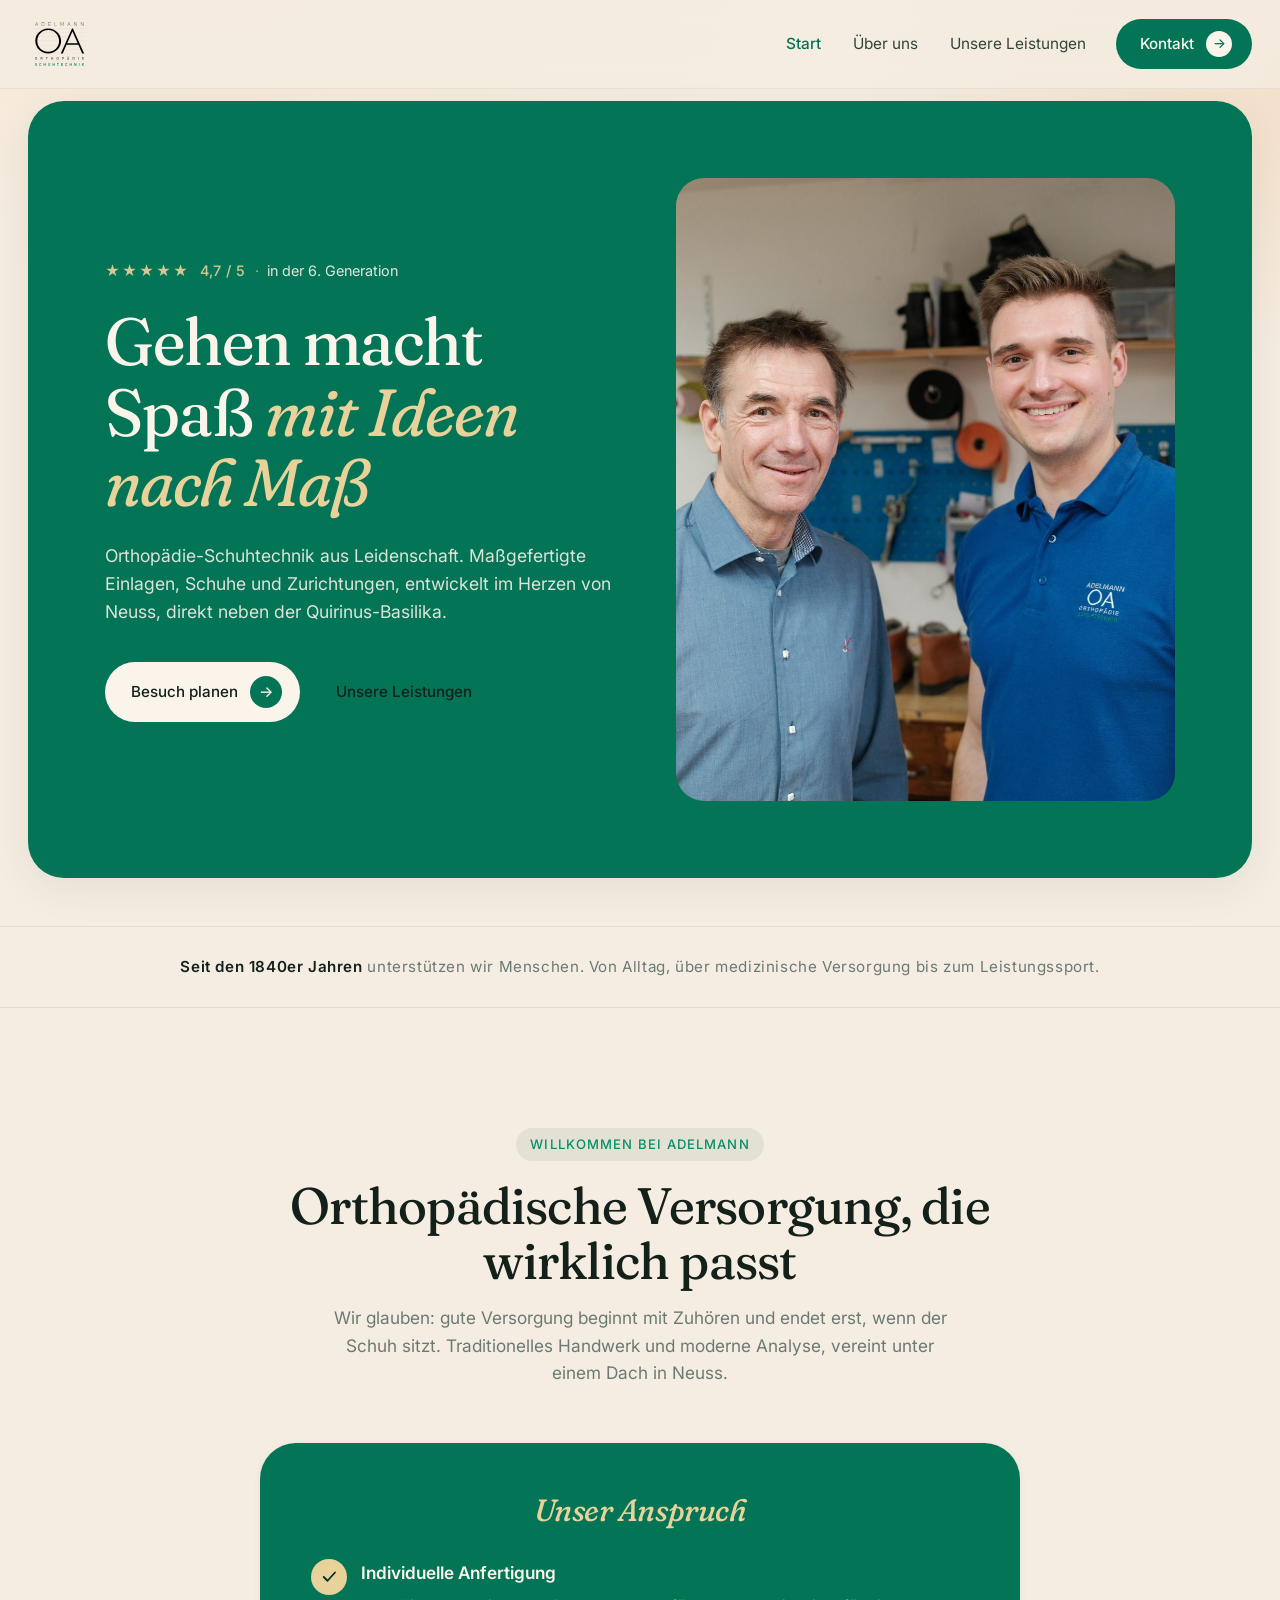
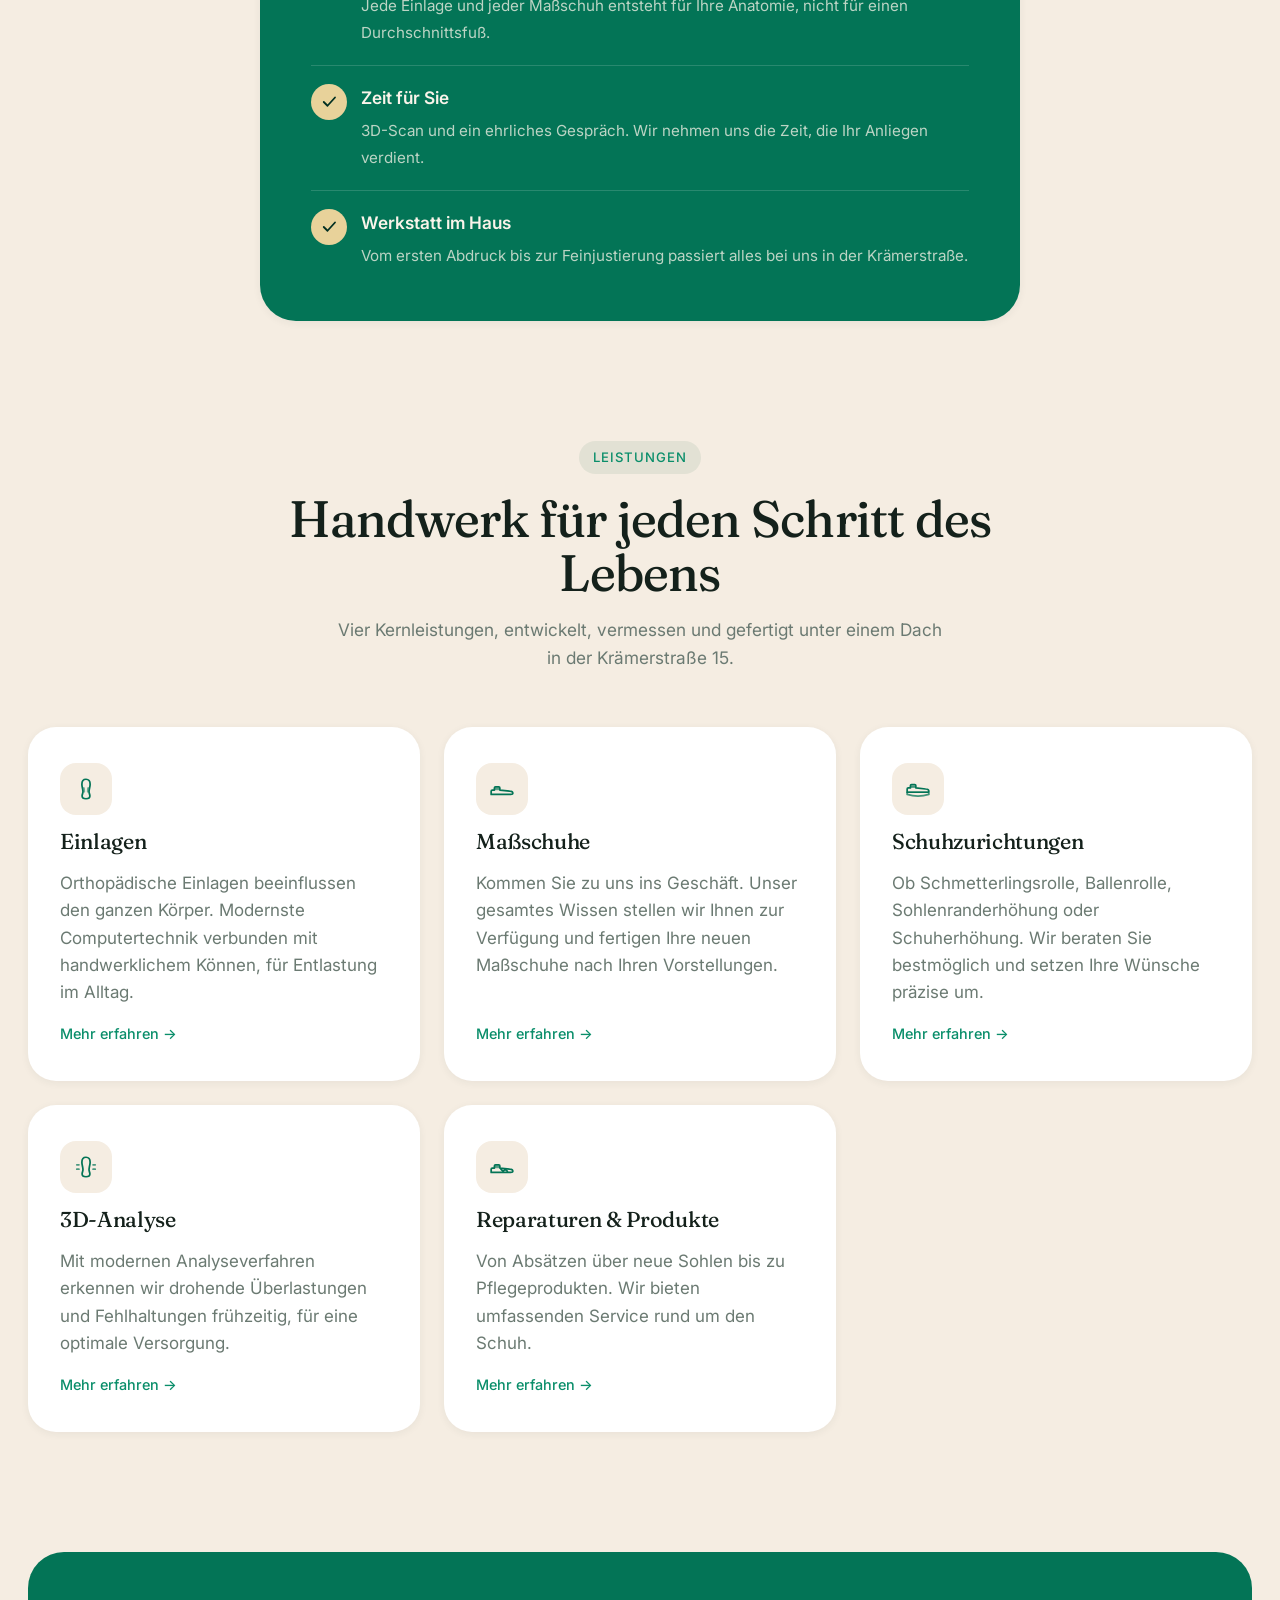
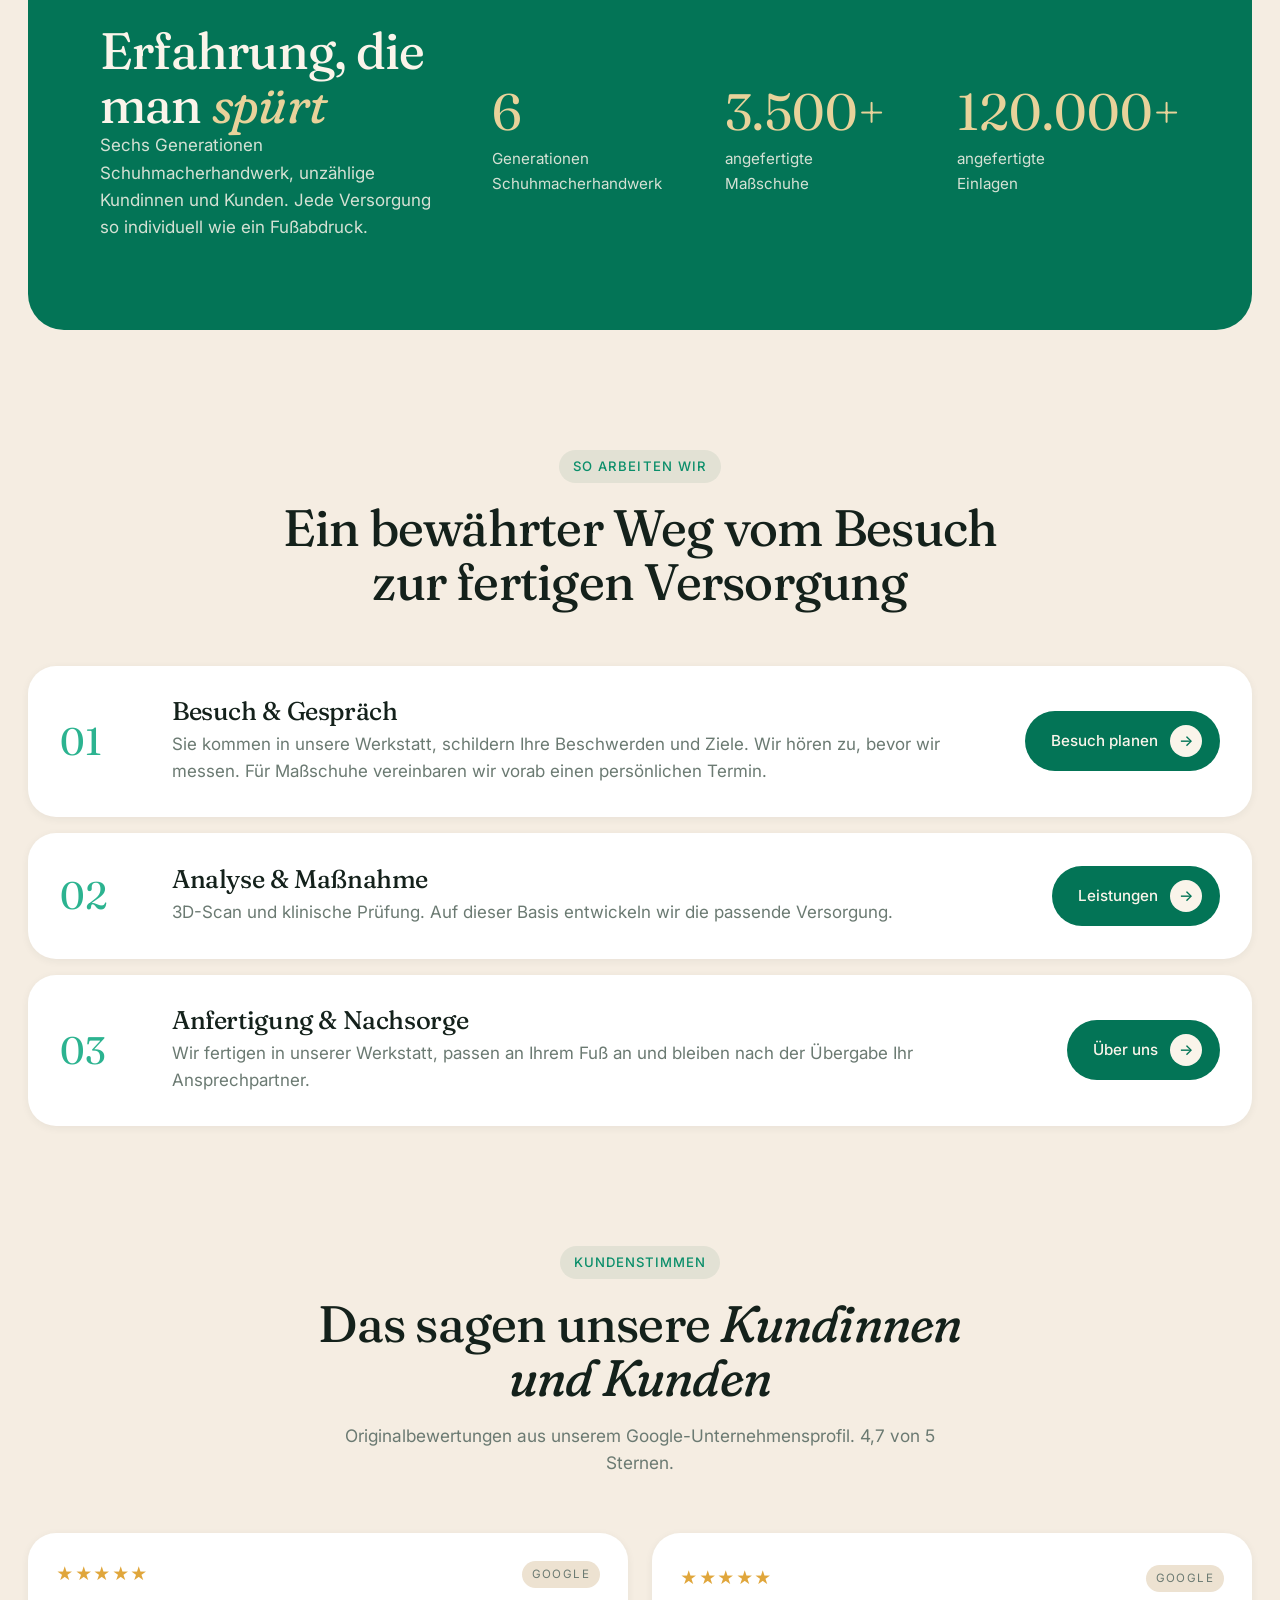
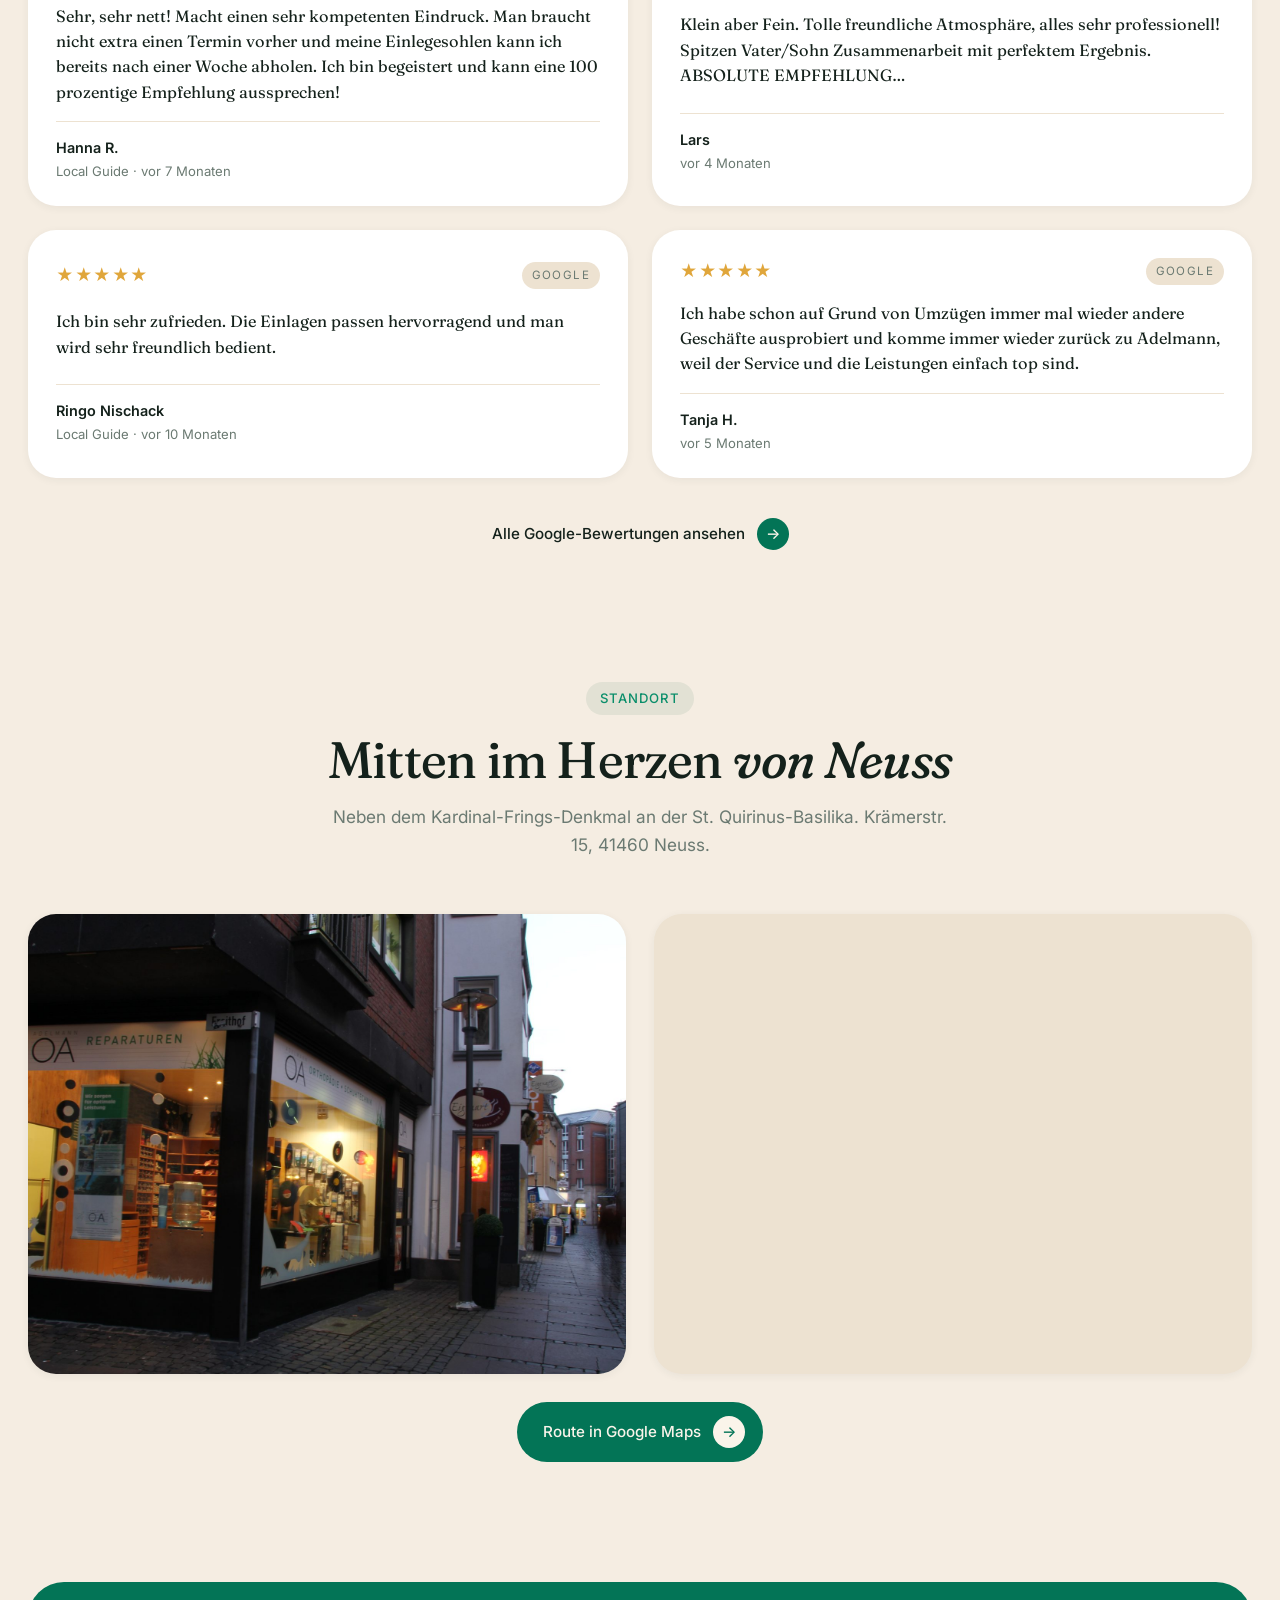
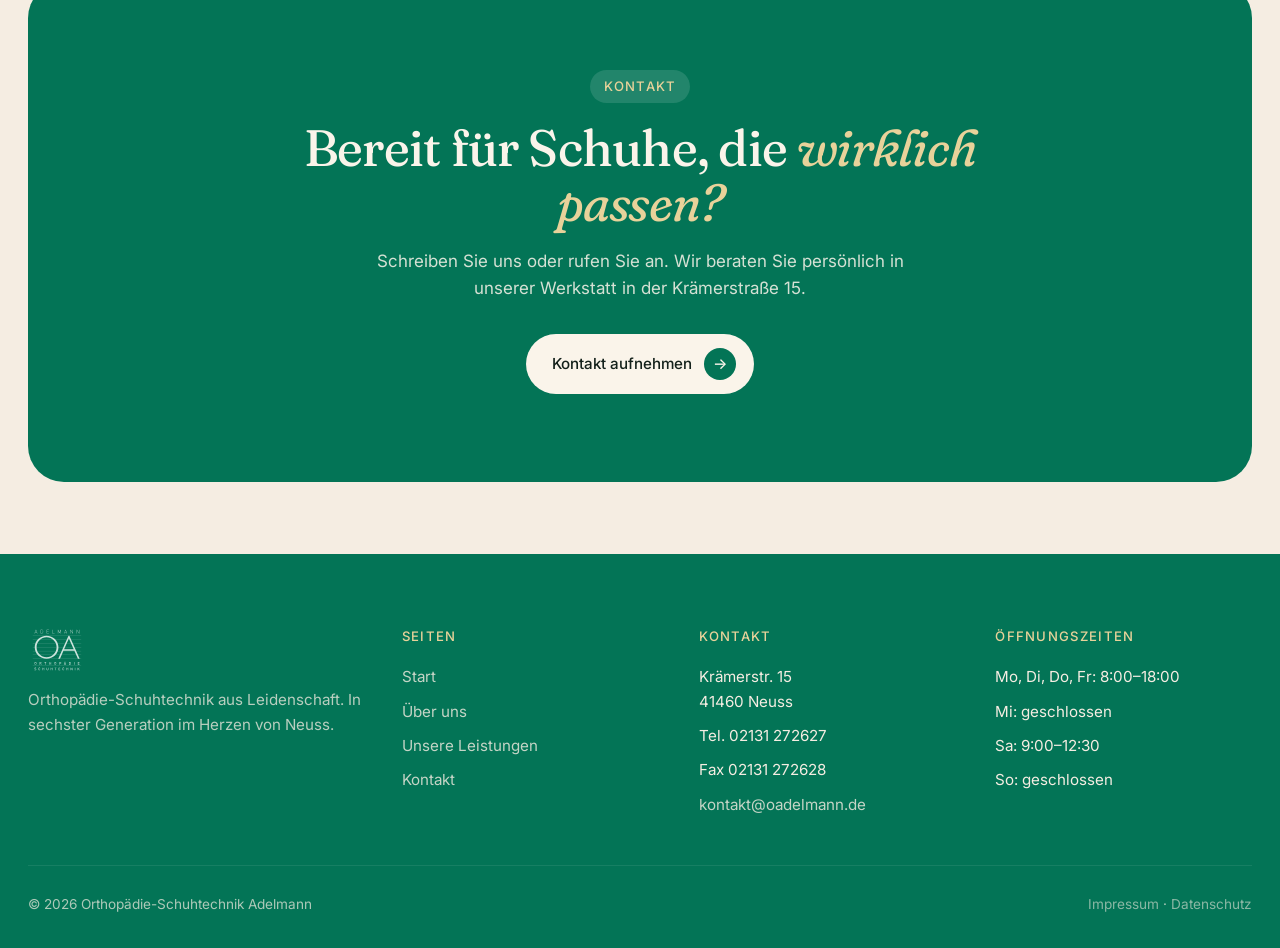
==== commit d75c3725: "Reparaturen & Produkte: neue Sektion 06 (Schuhreparatur, Aenderungen, Pflegeprodukte) + Homepage-Kar" ====
--- a/index.html
+++ b/index.html
@@ -115,6 +115,12 @@
           <p>Mit modernen Analyseverfahren erkennen wir drohende Überlastungen und Fehlhaltungen frühzeitig, für eine optimale Versorgung.</p>
           <a href="leistungen/#analyse" class="more">Mehr erfahren →</a>
         </article>
+        <article class="service-card reveal">
+          <div class="icon"><svg xmlns="http://www.w3.org/2000/svg" viewBox="0 0 24 24" fill="none" stroke="currentColor" stroke-width="1.6" stroke-linecap="round" stroke-linejoin="round"><path d="M2 17V14Q2 13 3 13L5 13V11Q5 10 6 10H9Q10 10 10 11V13L19 14Q22 14 22 16Q22 17 20 17Z"/><path d="M6 11.5H9" opacity=".55"/><path d="M6 12.3H9" opacity=".55"/><path d="M11 14L13 16L15 14L17 16"/></svg></div>
+          <h3>Reparaturen &amp; Produkte</h3>
+          <p>Von Absätzen über neue Sohlen bis zu Pflegeprodukten. Wir bieten umfassenden Service rund um den Schuh.</p>
+          <a href="leistungen/#reparaturen" class="more">Mehr erfahren →</a>
+        </article>
       </div>
     </div>
   </section>
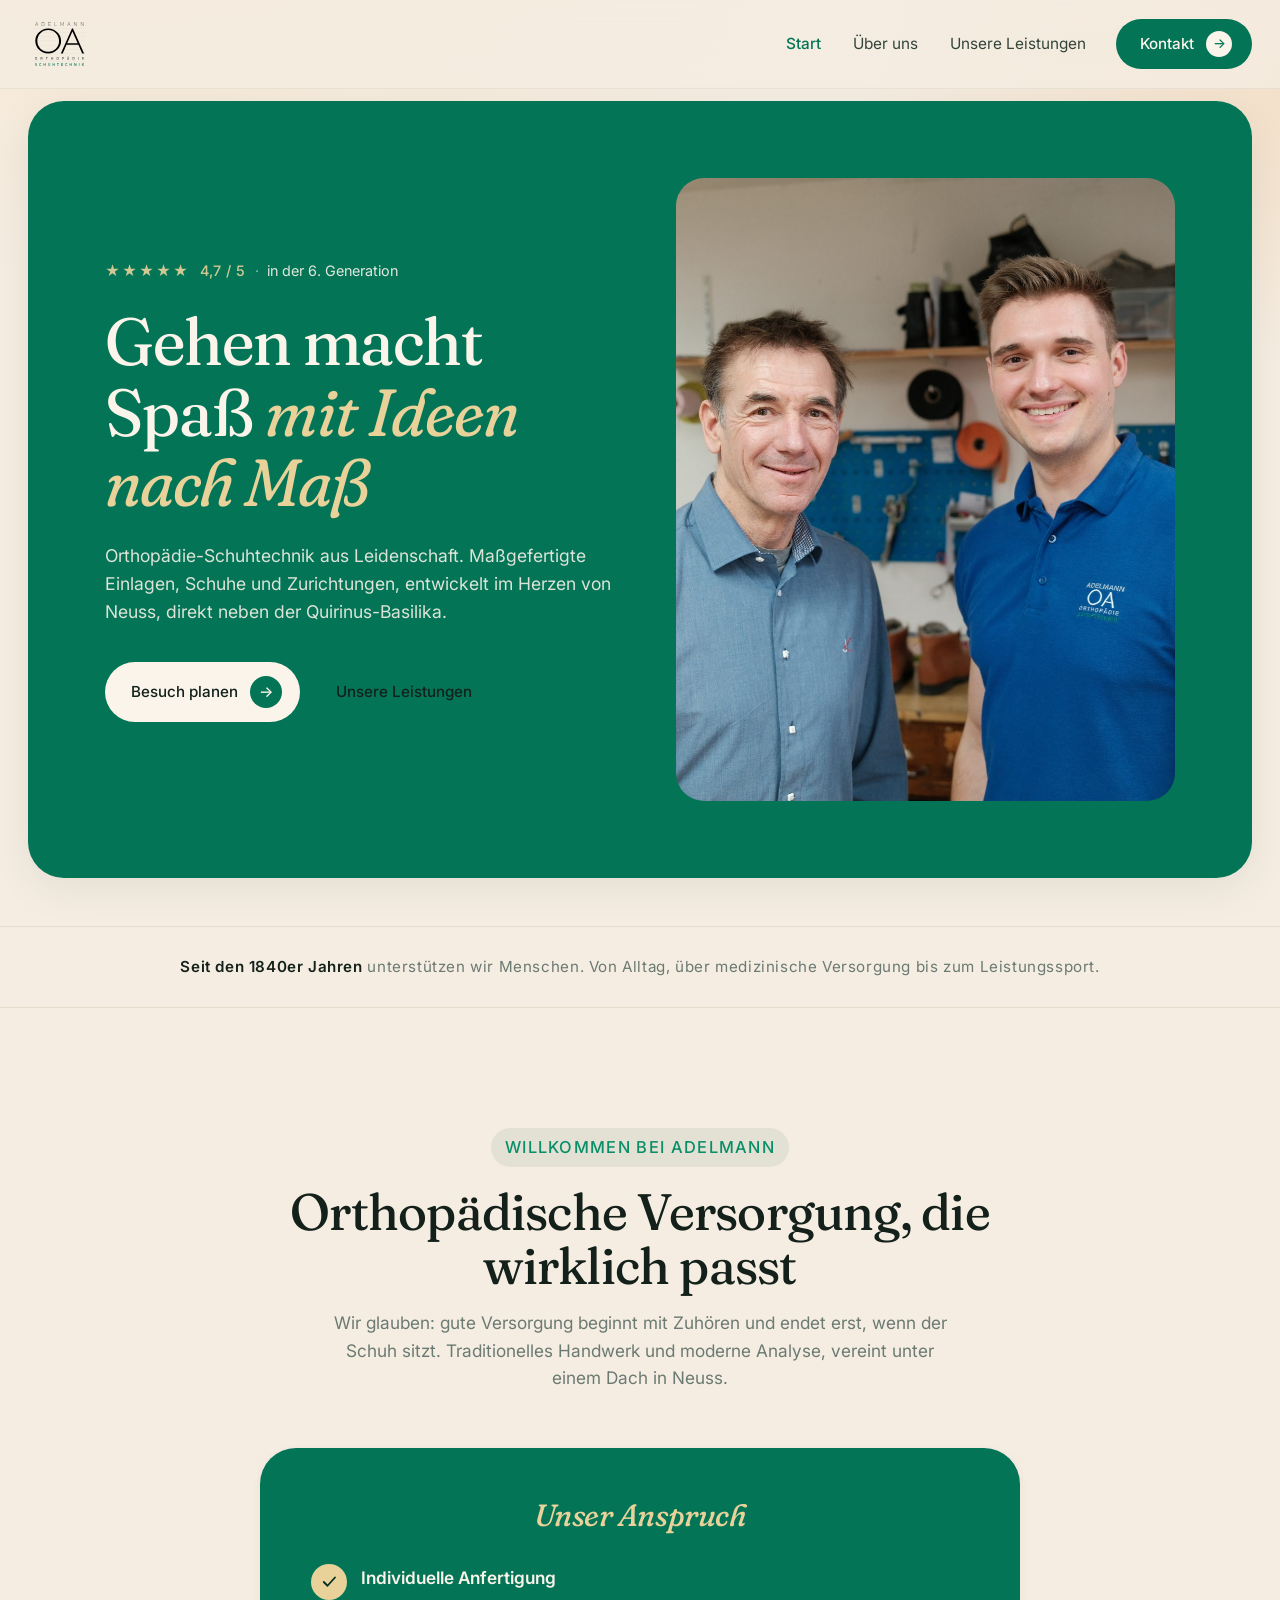
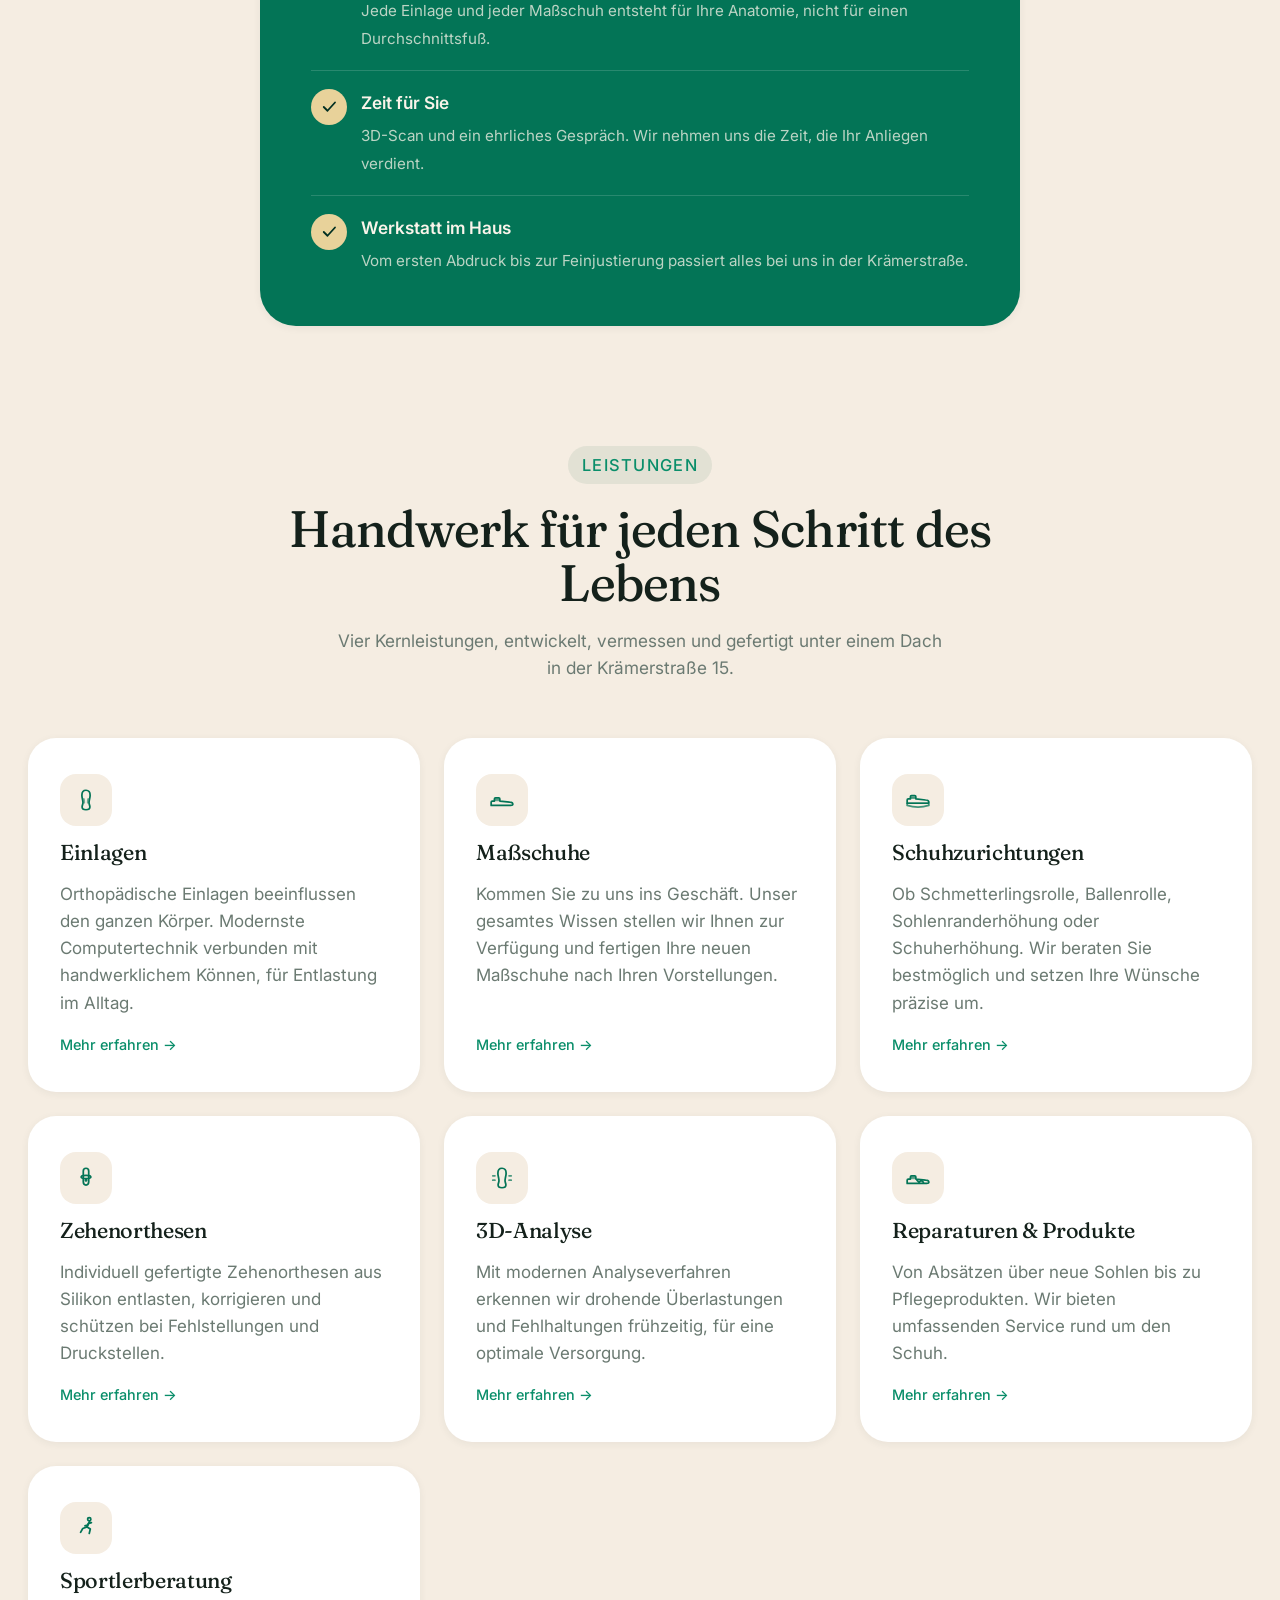
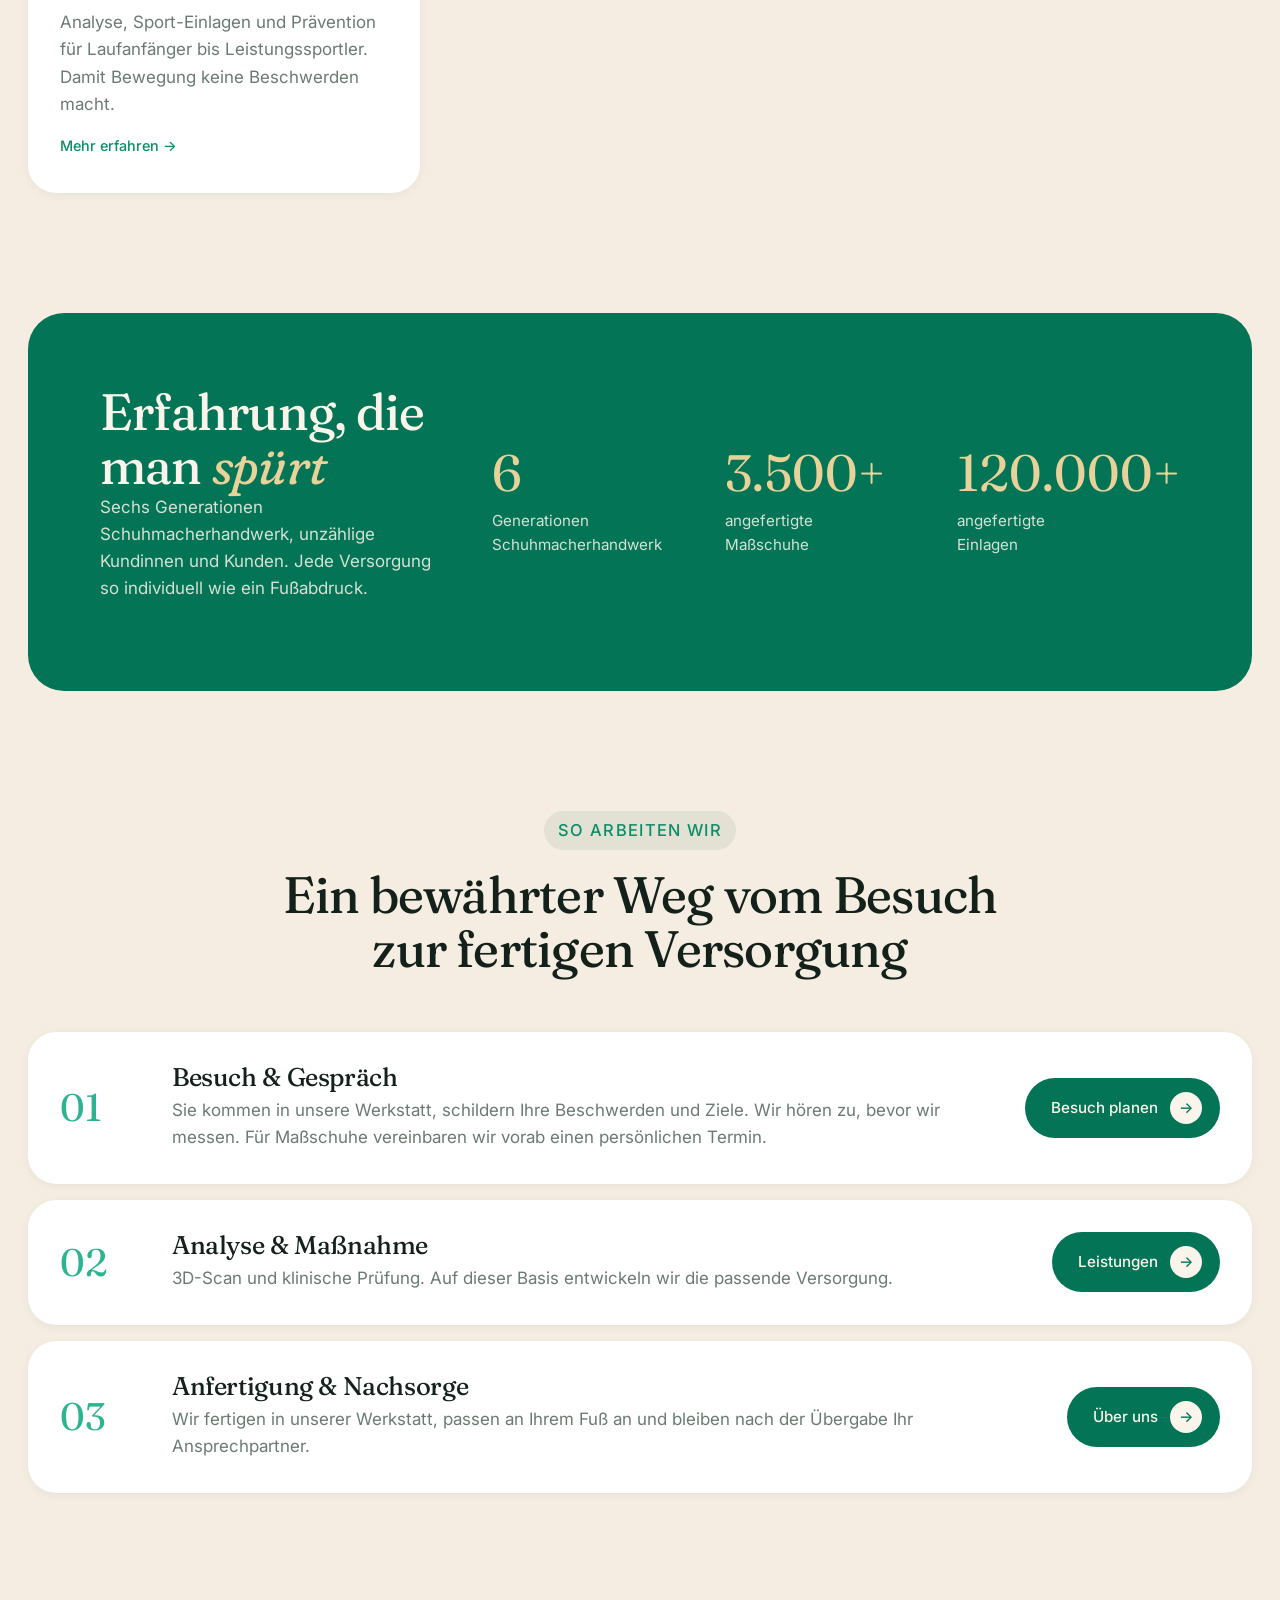
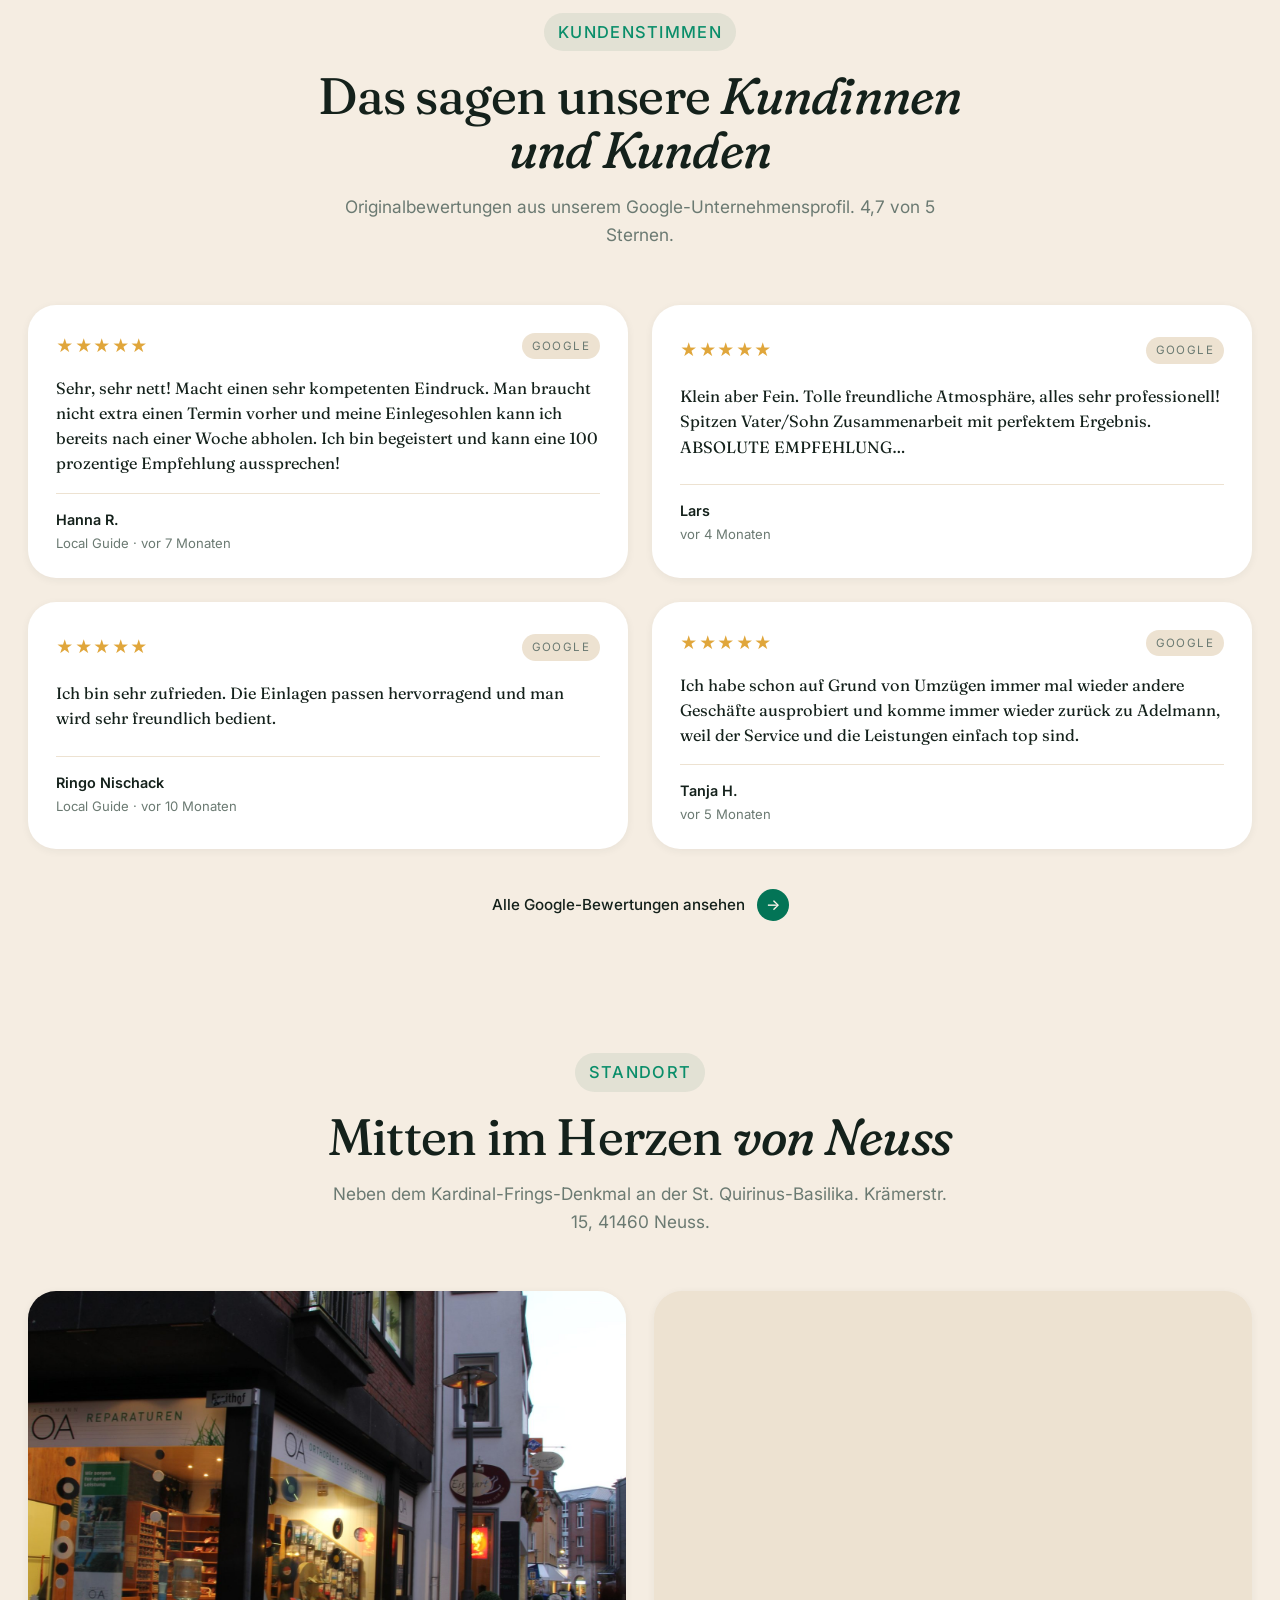
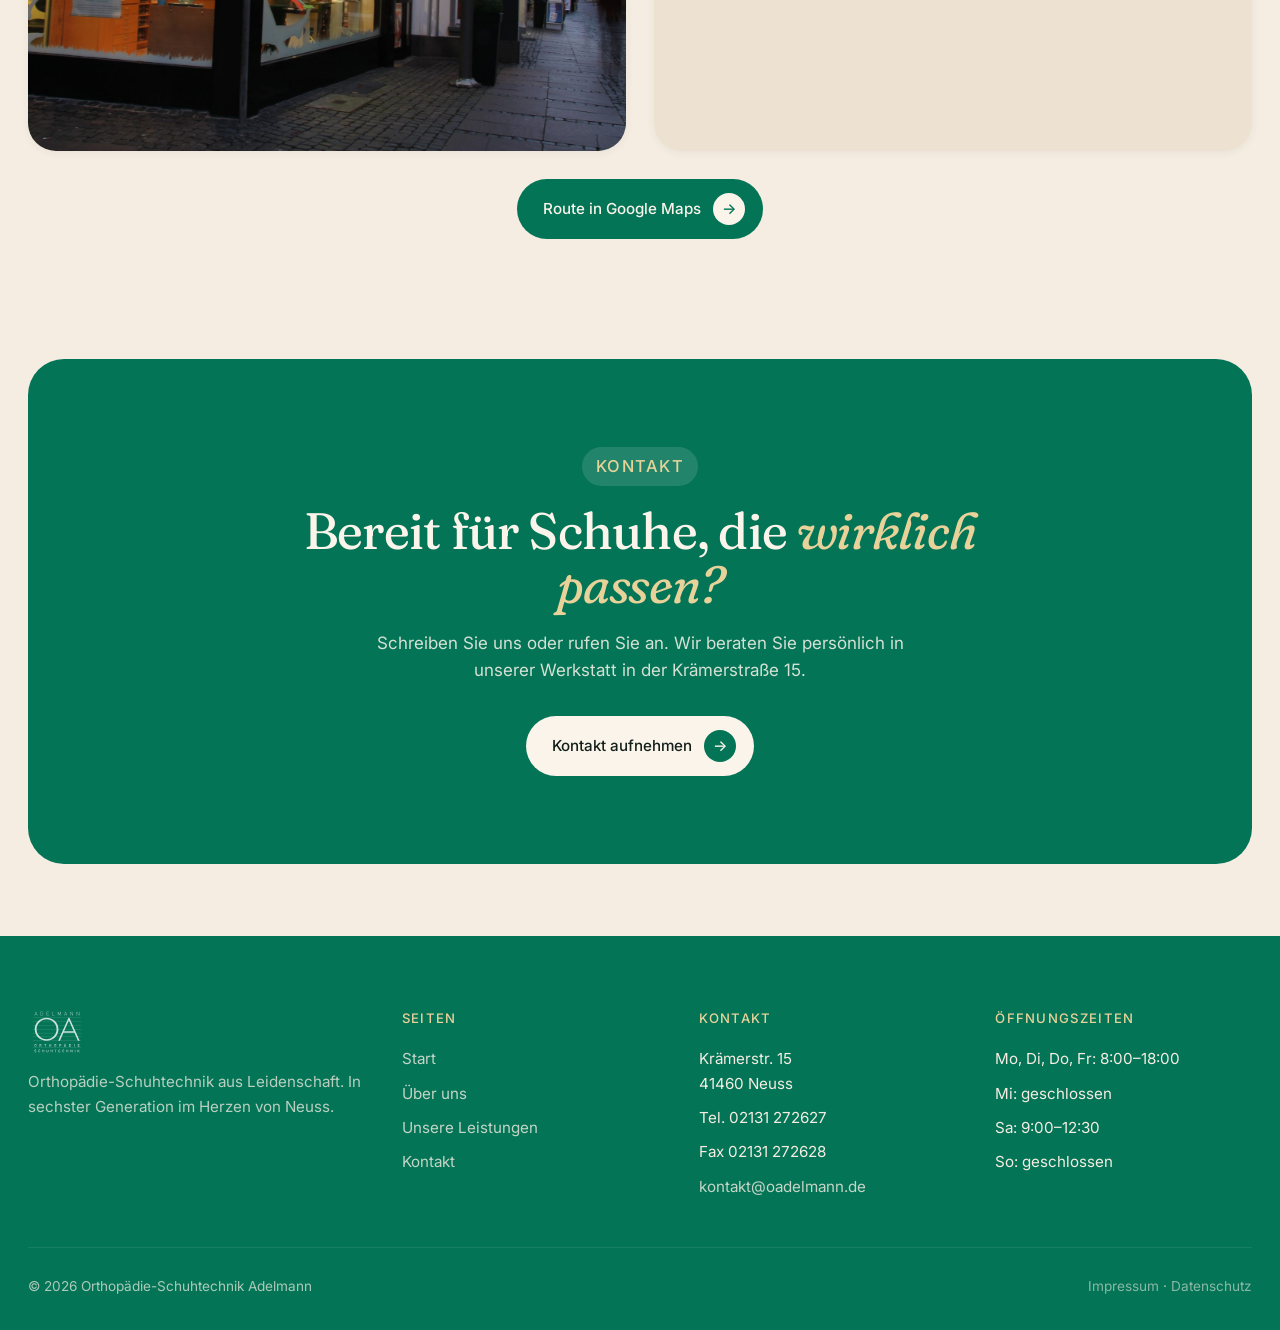
==== commit c067a783: "Homepage: Zehenorthesen + Sportlerberatung als Karten ergaenzt (alle 7 Kategorien)" ====
--- a/index.html
+++ b/index.html
@@ -110,6 +110,12 @@
           <a href="leistungen/#zurichtungen" class="more">Mehr erfahren →</a>
         </article>
         <article class="service-card reveal">
+          <div class="icon"><svg xmlns="http://www.w3.org/2000/svg" viewBox="0 0 24 24" fill="none" stroke="currentColor" stroke-width="1.6" stroke-linecap="round" stroke-linejoin="round"><path d="M12 3c-1.5 0-2.5 1-2.5 2.5v10c0 2 1 3 2.5 3s2.5-1 2.5-3V5.5c0-1.5-1-2.5-2.5-2.5Z"/><ellipse cx="12" cy="11" rx="4.5" ry="1.5"/><circle cx="12" cy="14" r=".6" fill="currentColor"/></svg></div>
+          <h3>Zehenorthesen</h3>
+          <p>Individuell gefertigte Zehenorthesen aus Silikon entlasten, korrigieren und schützen bei Fehlstellungen und Druckstellen.</p>
+          <a href="leistungen/#zehenorthesen" class="more">Mehr erfahren →</a>
+        </article>
+        <article class="service-card reveal">
           <div class="icon"><svg xmlns="http://www.w3.org/2000/svg" viewBox="0 0 24 24" fill="none" stroke="currentColor" stroke-width="1.6" stroke-linecap="round" stroke-linejoin="round"><path d="M12 3c-2.5 0-3.8 1.8-3.8 4.5 0 1.5.3 2.8.6 4 .2 1 .4 1.8.4 3 0 1.5-.8 2.5-.8 4 0 1.6 1.3 2.5 3.6 2.5s3.6-.9 3.6-2.5c0-1.5-.8-2.5-.8-4 0-1.2.2-2 .4-3 .3-1.2.6-2.5.6-4C15.8 4.8 14.5 3 12 3Z"/><path d="M3.5 10h2M3.5 14h2M18.5 10h2M18.5 14h2" opacity=".7"/></svg></div>
           <h3>3D-Analyse</h3>
           <p>Mit modernen Analyseverfahren erkennen wir drohende Überlastungen und Fehlhaltungen frühzeitig, für eine optimale Versorgung.</p>
@@ -120,6 +126,12 @@
           <h3>Reparaturen &amp; Produkte</h3>
           <p>Von Absätzen über neue Sohlen bis zu Pflegeprodukten. Wir bieten umfassenden Service rund um den Schuh.</p>
           <a href="leistungen/#reparaturen" class="more">Mehr erfahren →</a>
+        </article>
+        <article class="service-card reveal">
+          <div class="icon"><svg xmlns="http://www.w3.org/2000/svg" viewBox="0 0 24 24" fill="none" stroke="currentColor" stroke-width="1.6" stroke-linecap="round" stroke-linejoin="round"><circle cx="15" cy="4" r="1.5"/><path d="M15.5 5.5L13 11"/><path d="M14 8L17 7"/><path d="M14 9L11 10"/><path d="M13 11L16 13L15 17"/><path d="M13 11L9 12.5L7 16"/></svg></div>
+          <h3>Sportlerberatung</h3>
+          <p>Analyse, Sport-Einlagen und Prävention für Laufanfänger bis Leistungssportler. Damit Bewegung keine Beschwerden macht.</p>
+          <a href="leistungen/#sportlerberatung" class="more">Mehr erfahren →</a>
         </article>
       </div>
     </div>
--- a/styles.css
+++ b/styles.css
@@ -143,6 +143,8 @@
 .btn-link:hover { color: var(--green-800); }
 
 /* ---------- Navigation ---------- */
+[id] { scroll-margin-top: 100px; }
+
 .nav {
   position: sticky; top: 0; z-index: 50;
   padding: 18px 0;
@@ -283,7 +285,7 @@
   background: rgba(58, 122, 93, 0.1);
   padding: 6px 14px;
   border-radius: 999px;
-  font-size: 0.82rem;
+  font-size: 1.025rem;
   font-weight: 500;
   letter-spacing: 0.08em;
   text-transform: uppercase;
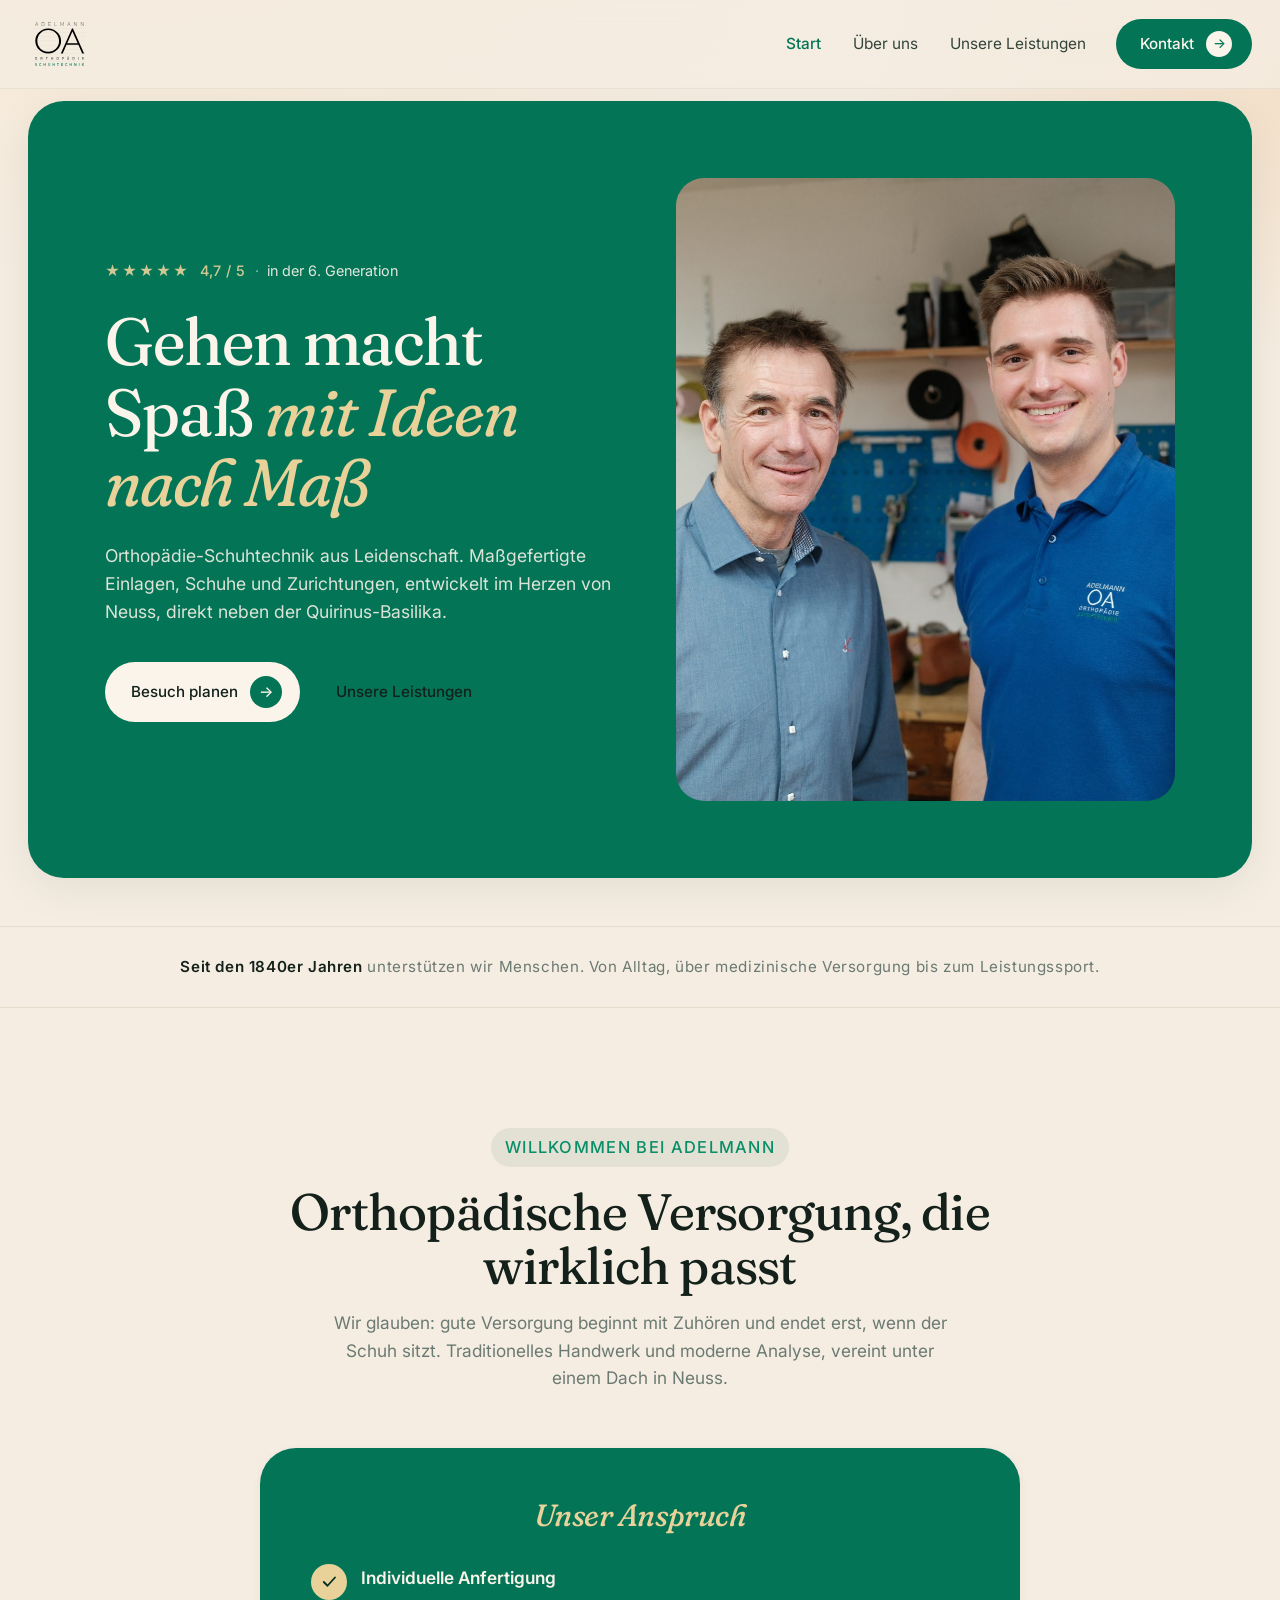
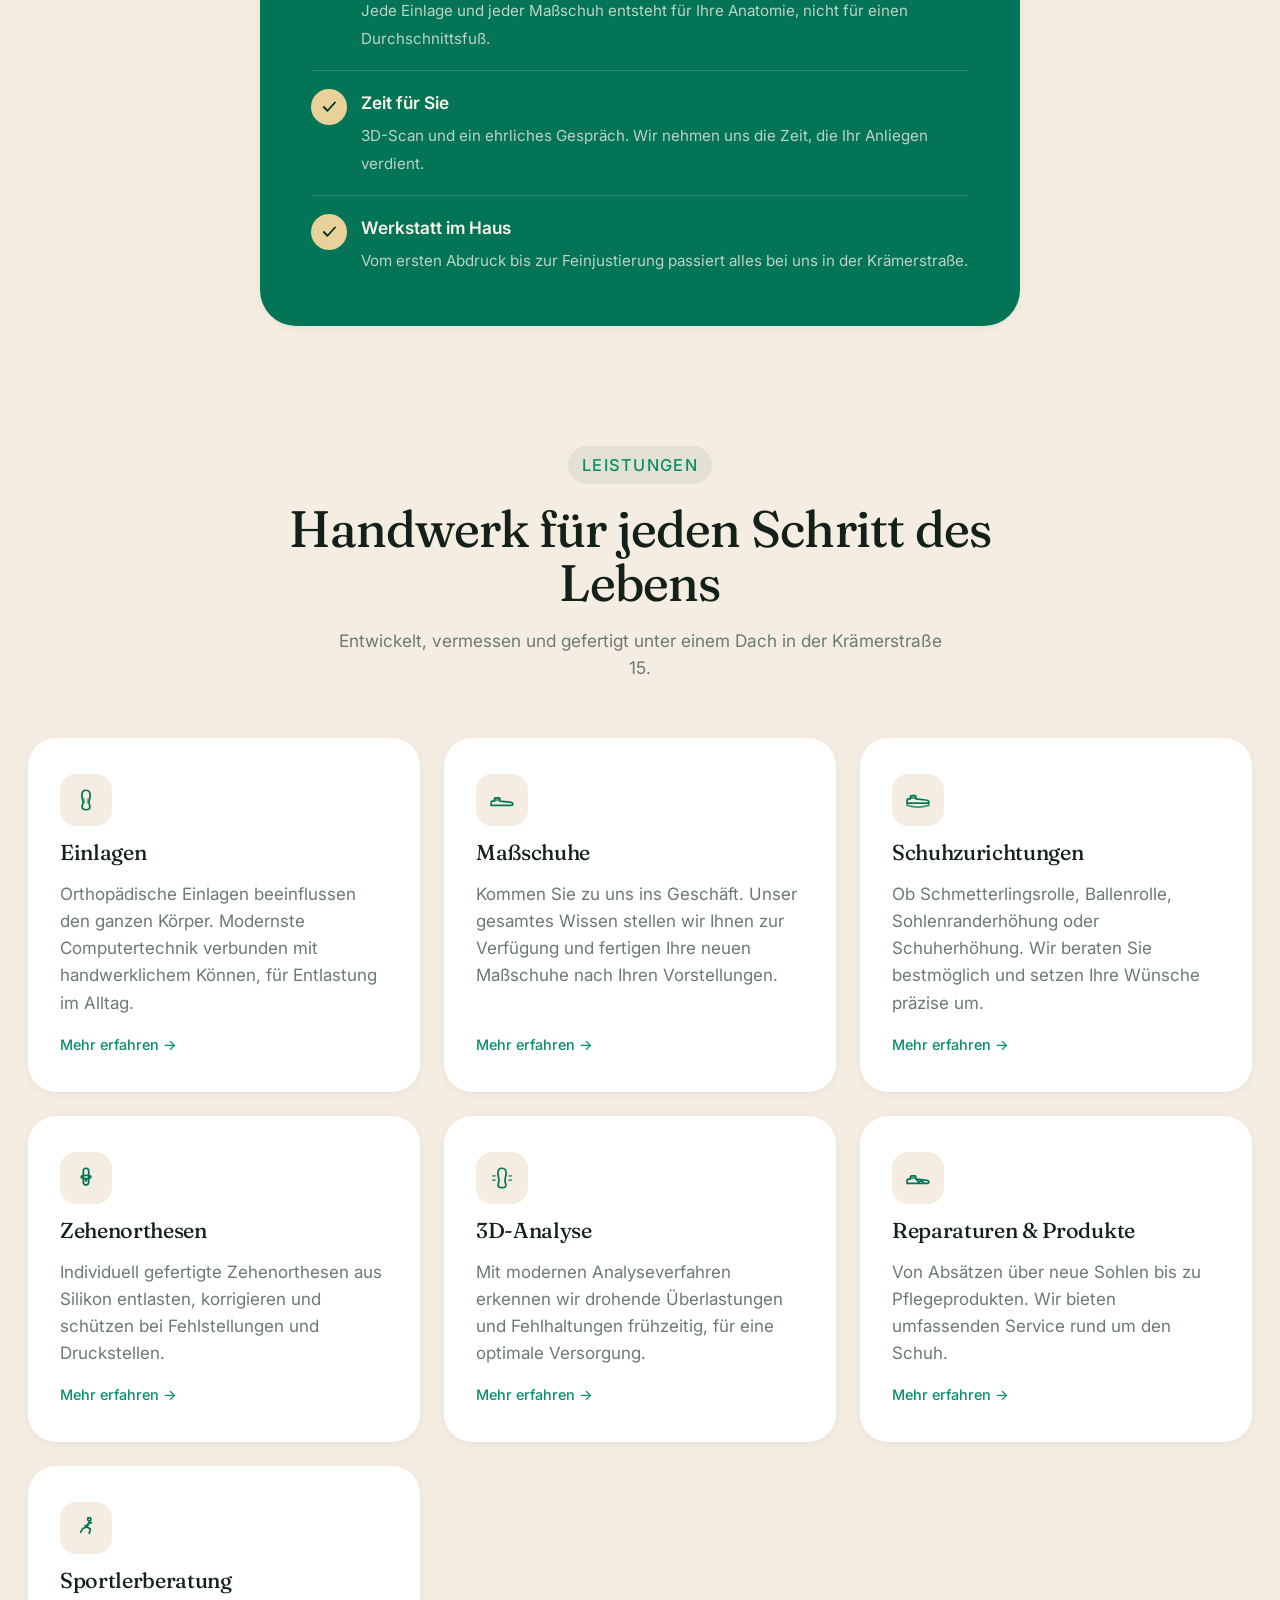
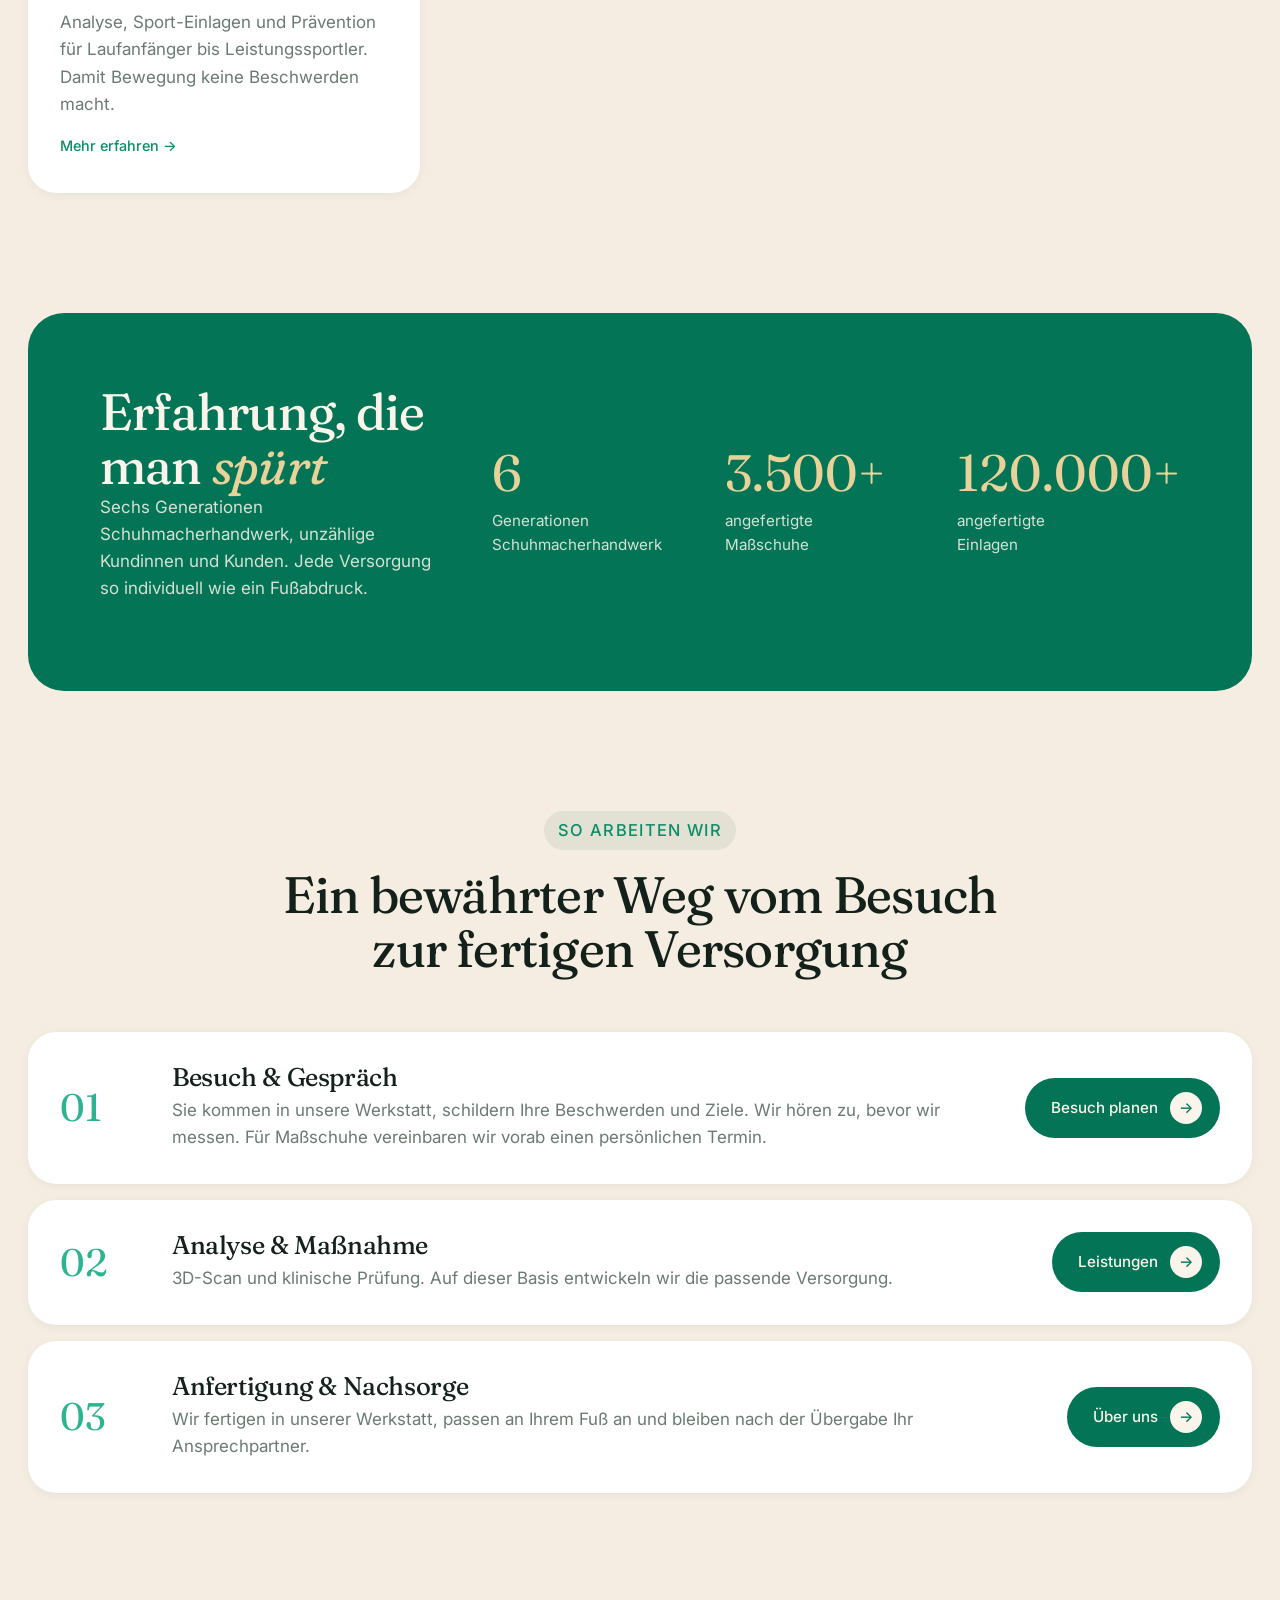
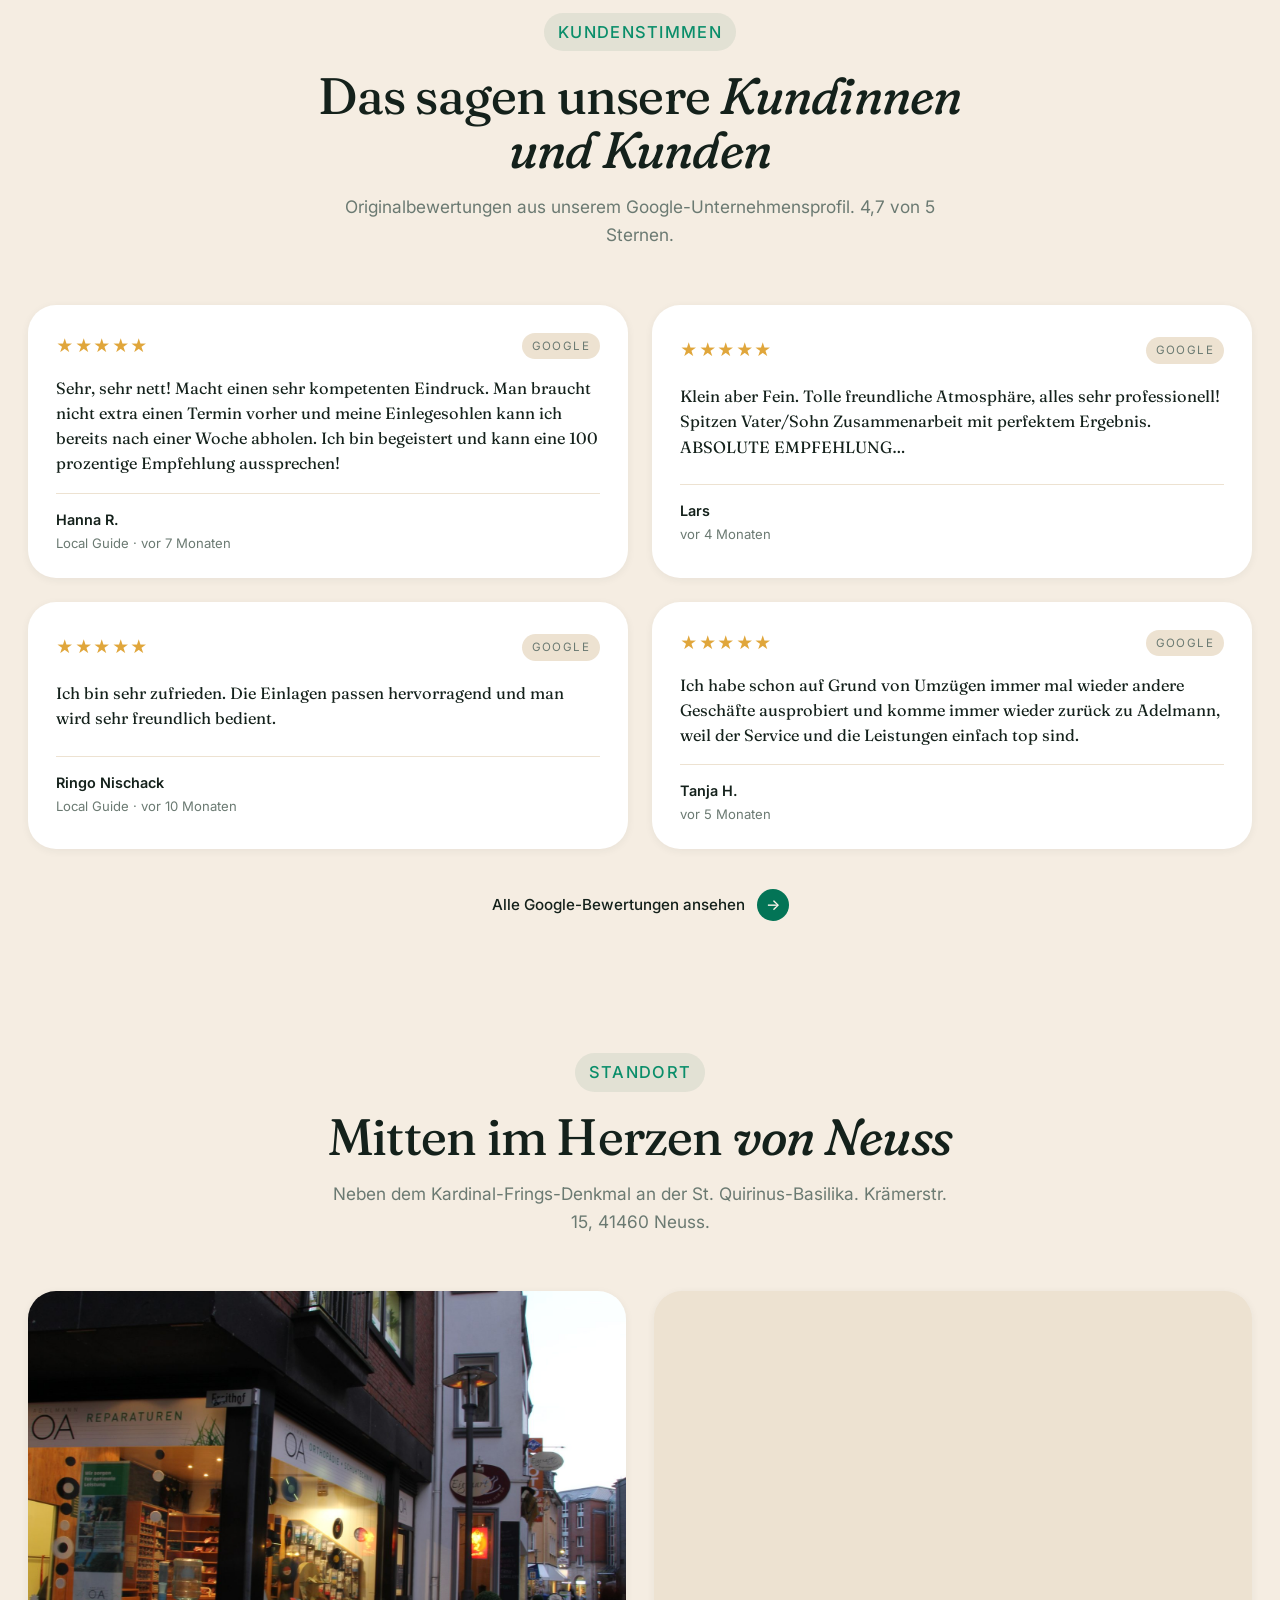
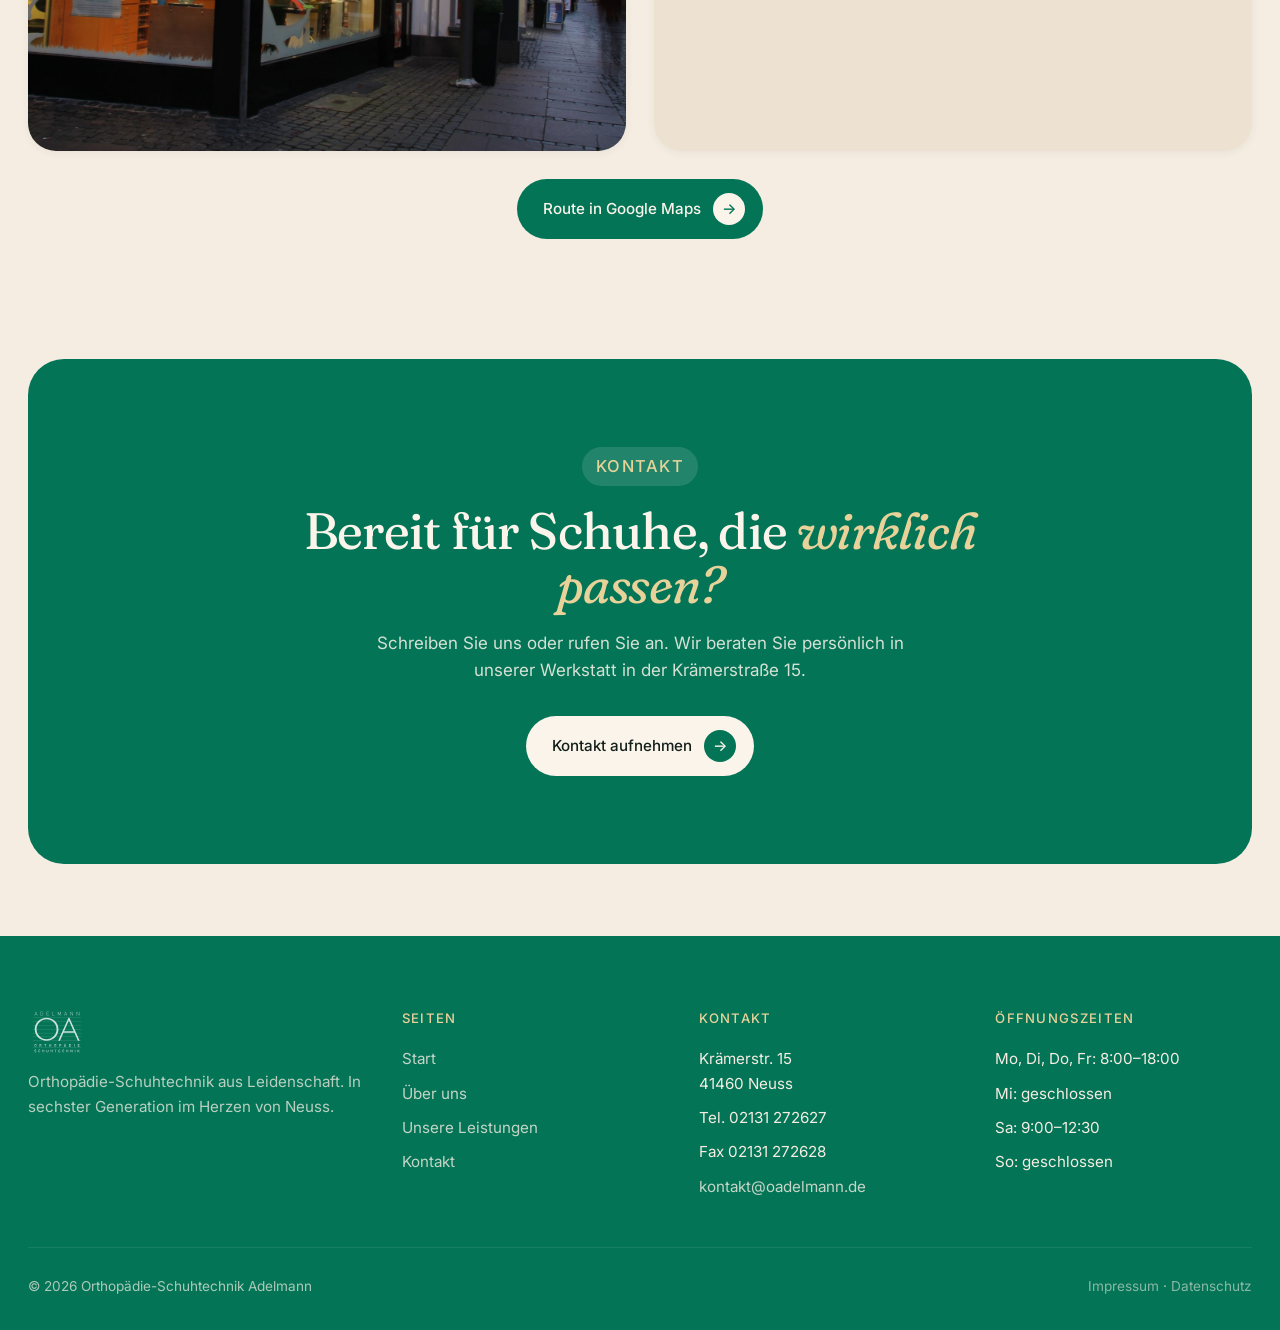
==== commit 0ef7a731: "Text: Vier Kernleistungen raus, Sensomotorische Einlagen ergaenzt, 3-6 -> 4-6 Wochen" ====
--- a/index.html
+++ b/index.html
@@ -88,7 +88,7 @@
       <div class="section-head reveal">
         <span class="eyebrow">Leistungen</span>
         <h2>Handwerk für jeden Schritt des Lebens</h2>
-        <p>Vier Kernleistungen, entwickelt, vermessen und gefertigt unter einem Dach in der Krämerstraße 15.</p>
+        <p>Entwickelt, vermessen und gefertigt unter einem Dach in der Krämerstraße 15.</p>
       </div>
       <div class="services">
         <article class="service-card reveal">
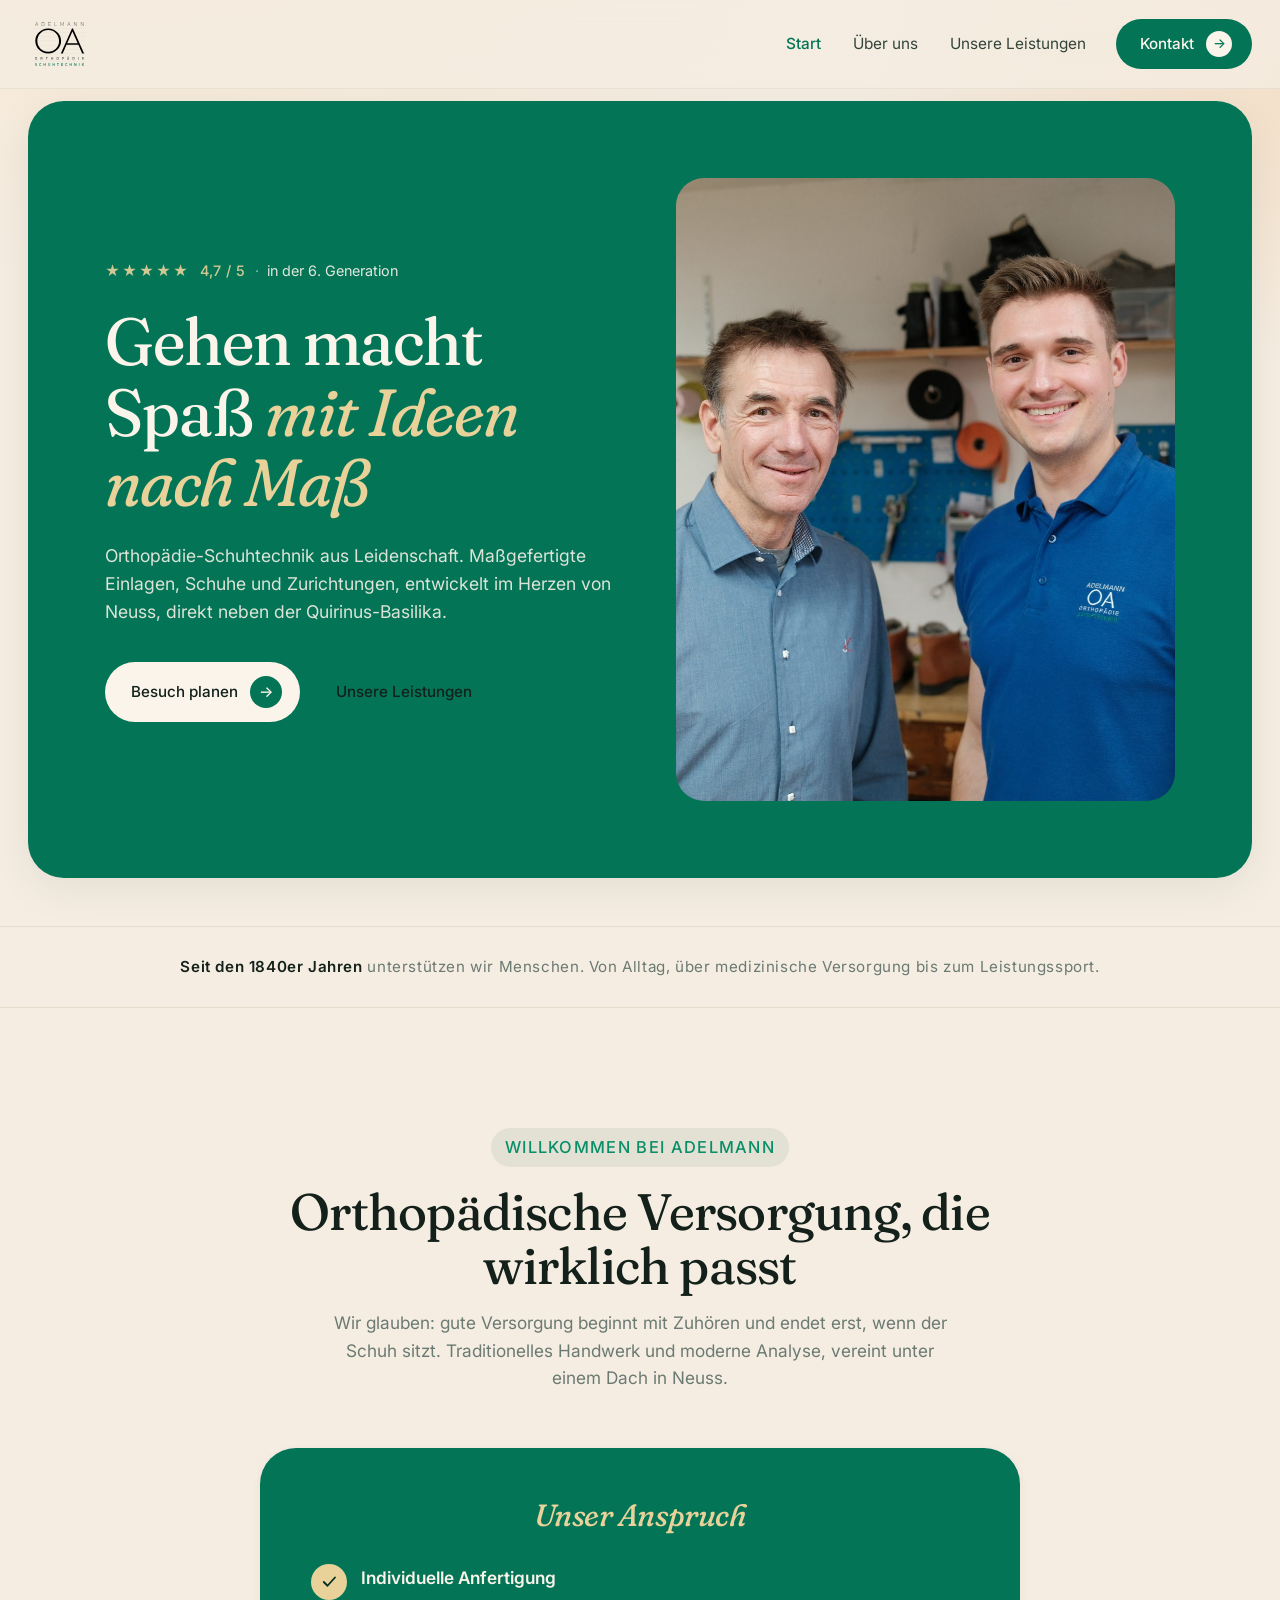
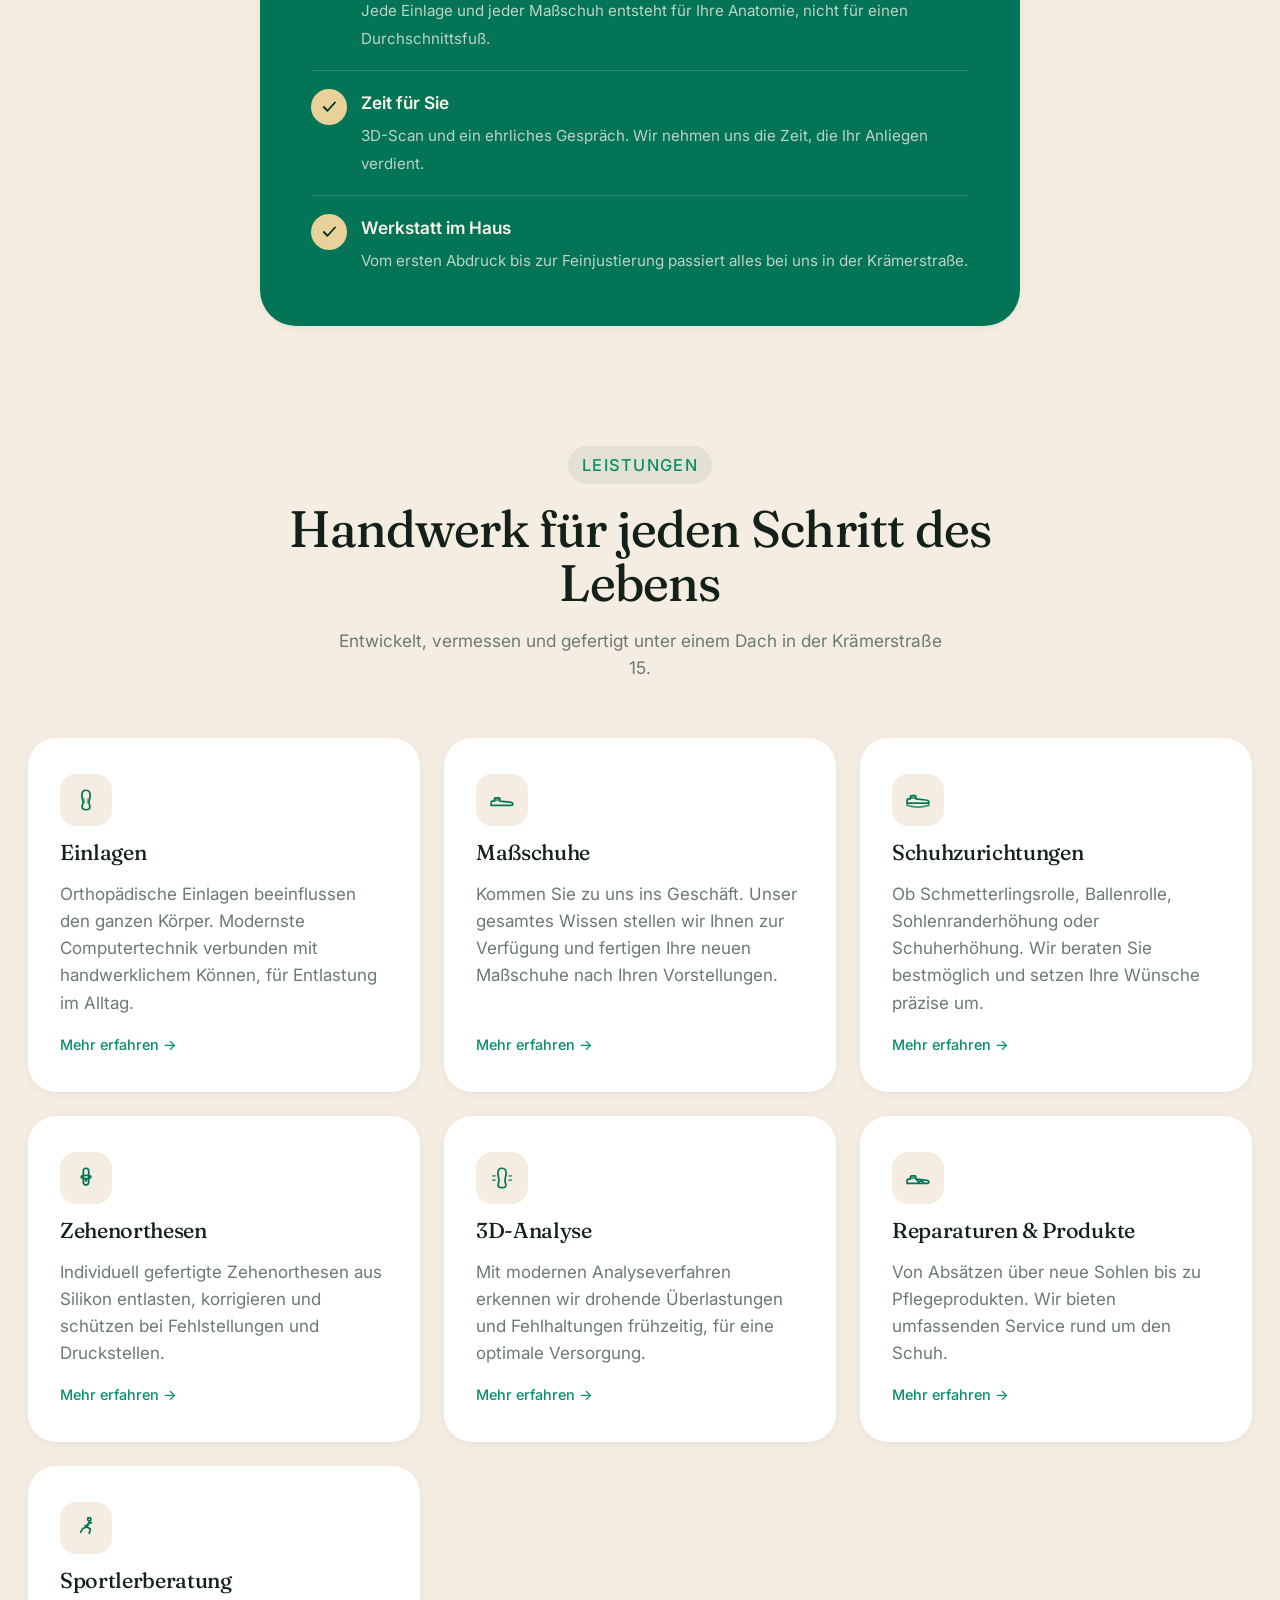
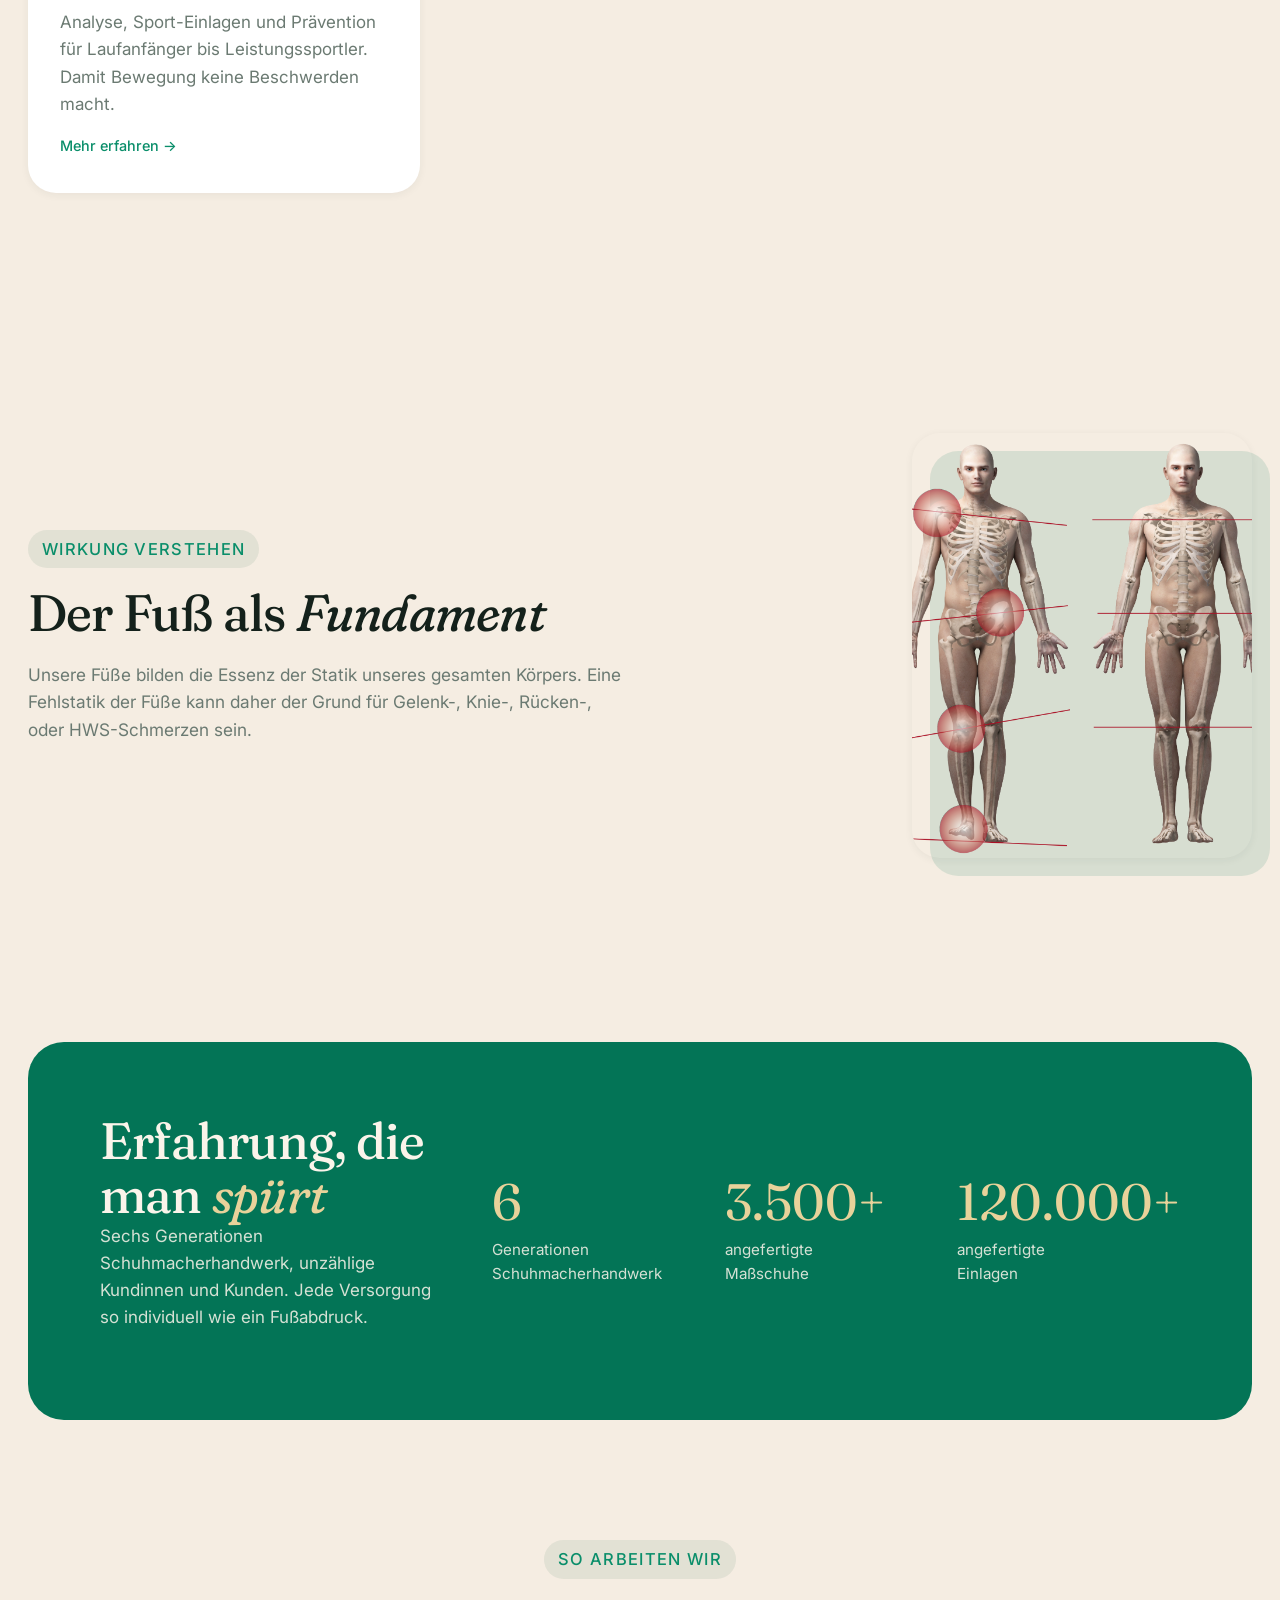
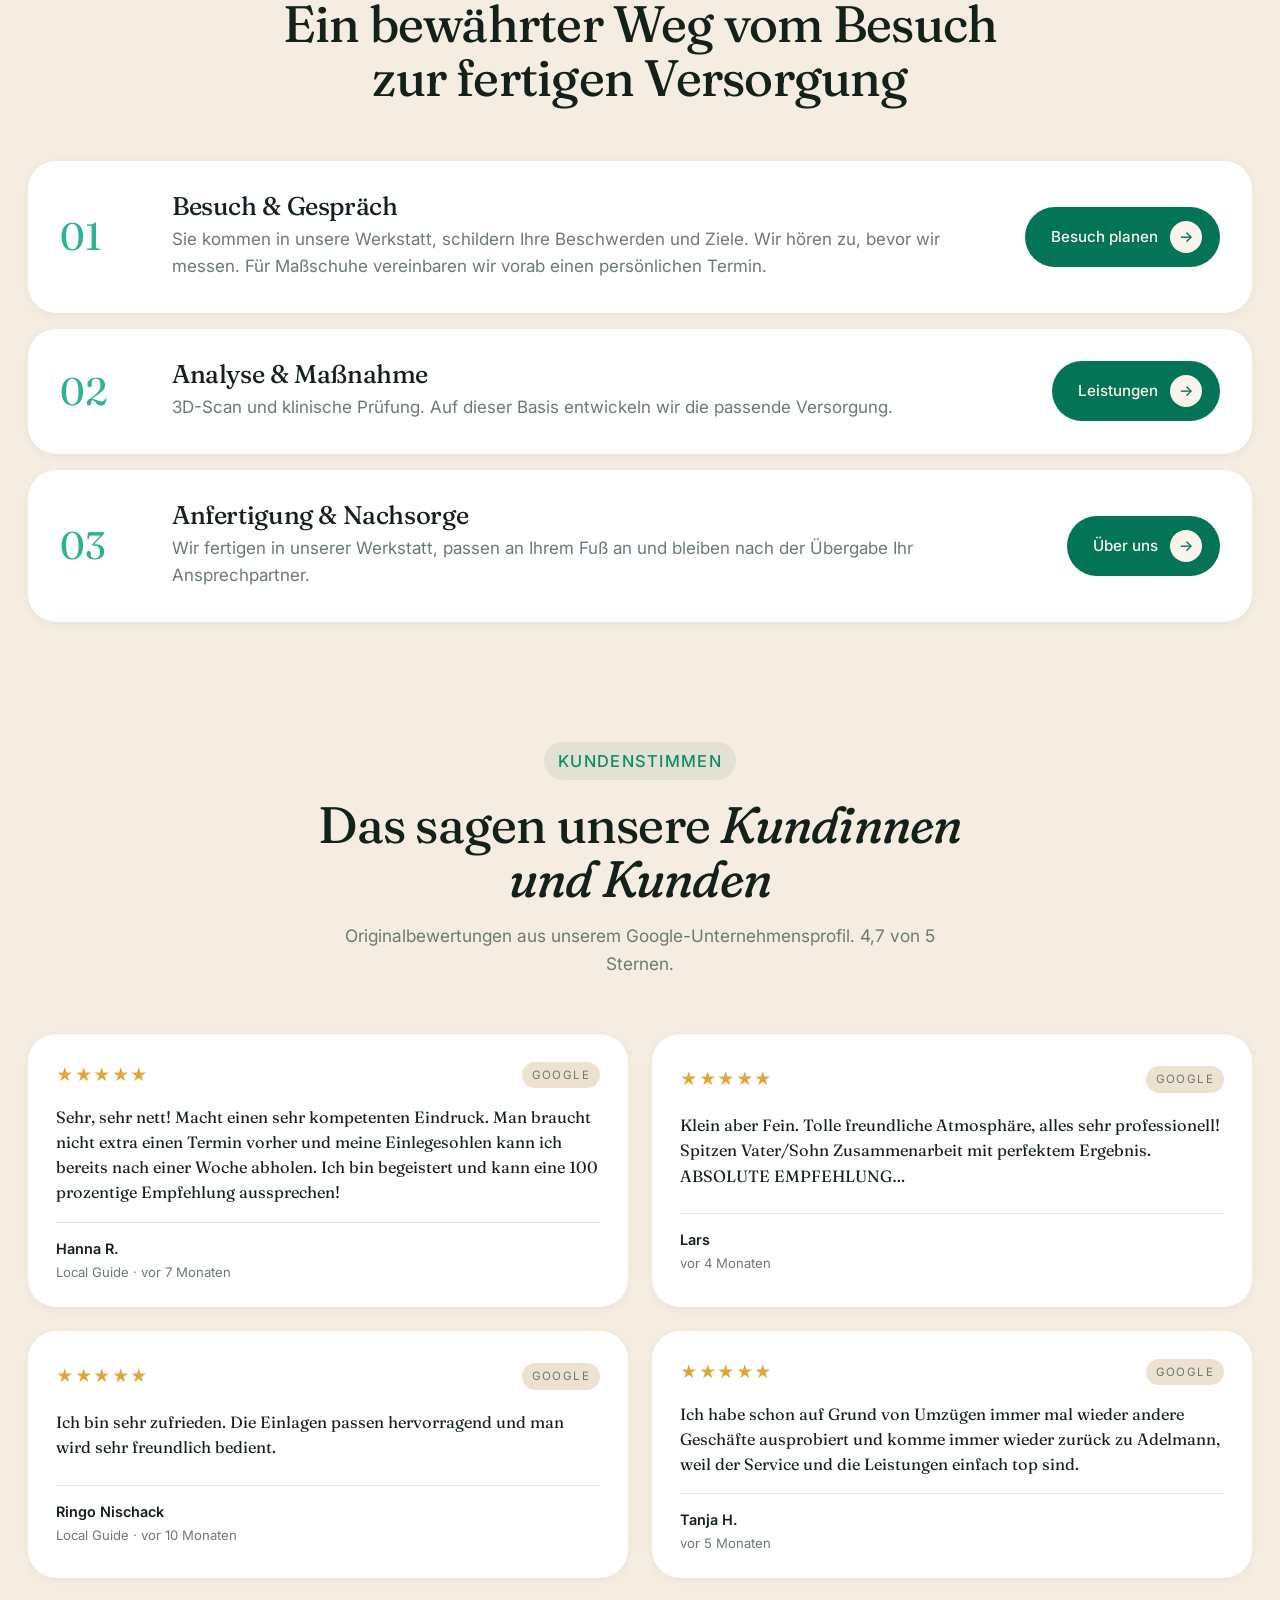
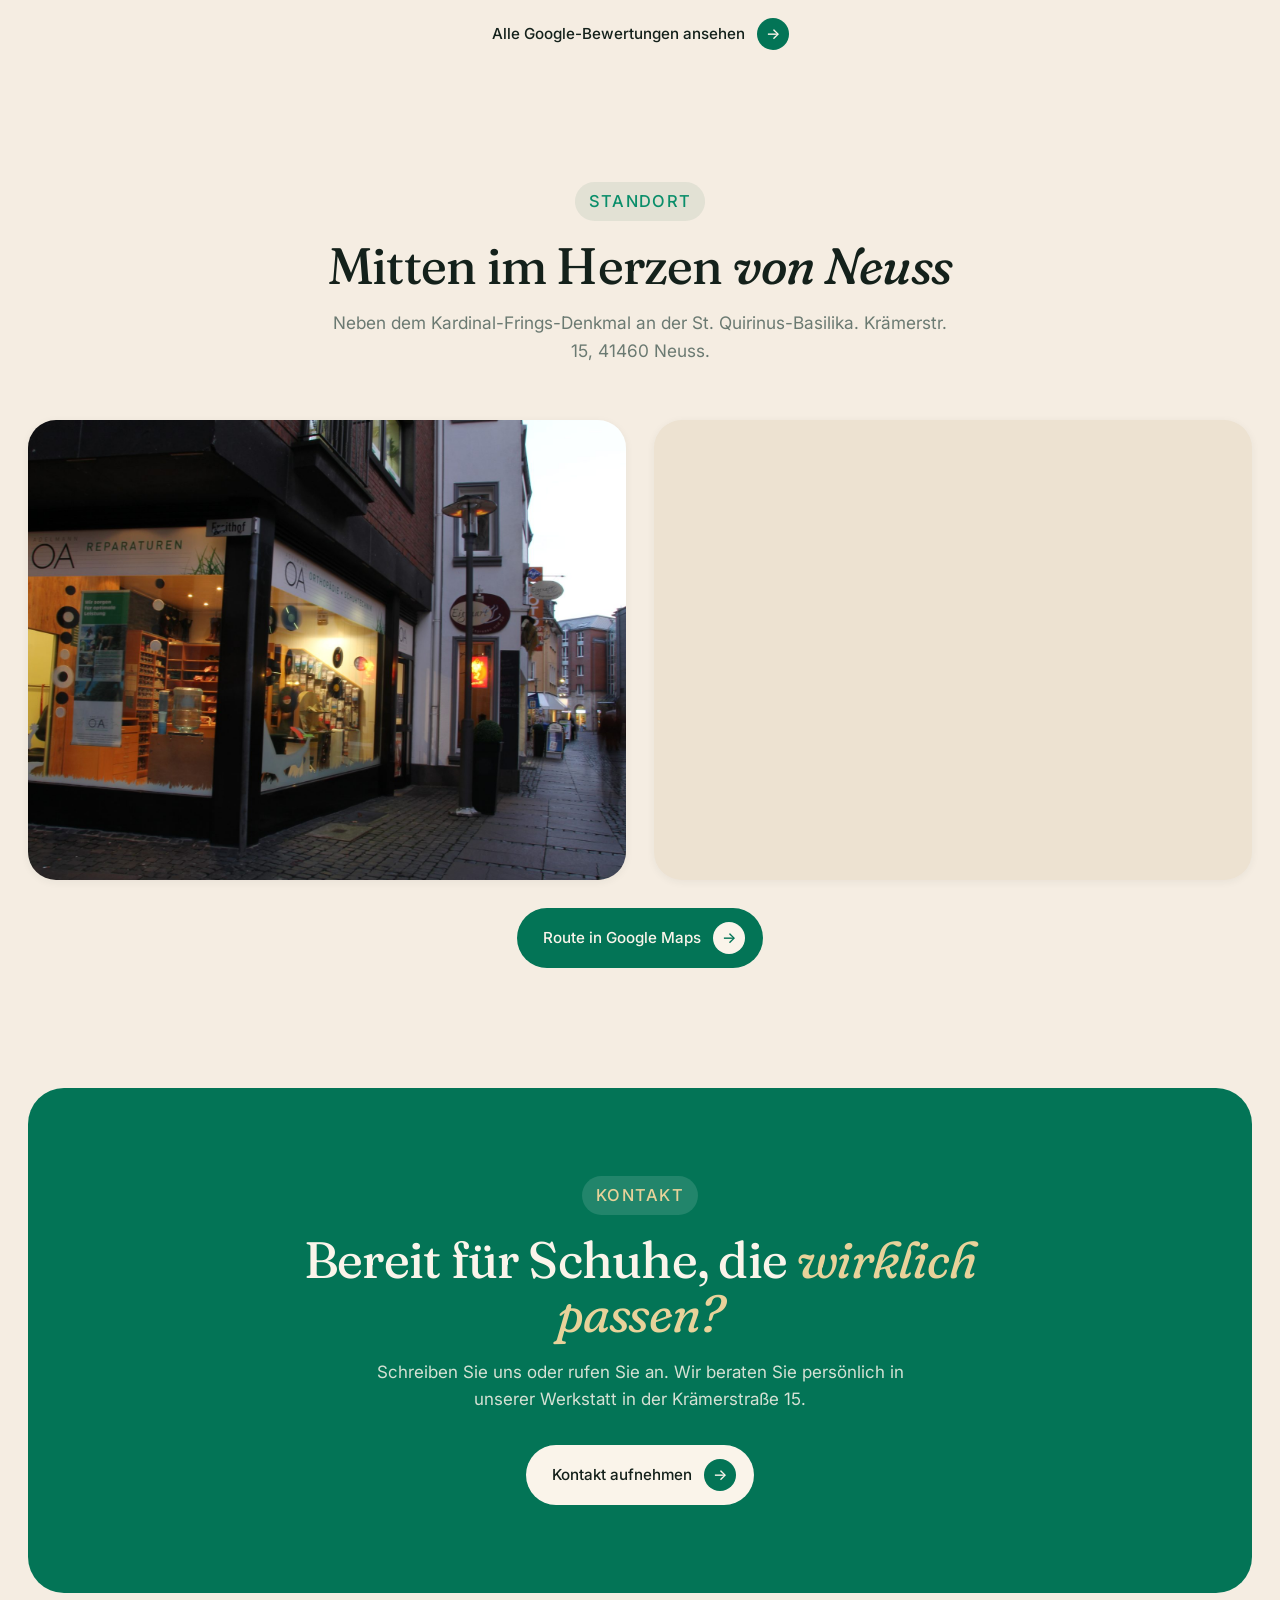
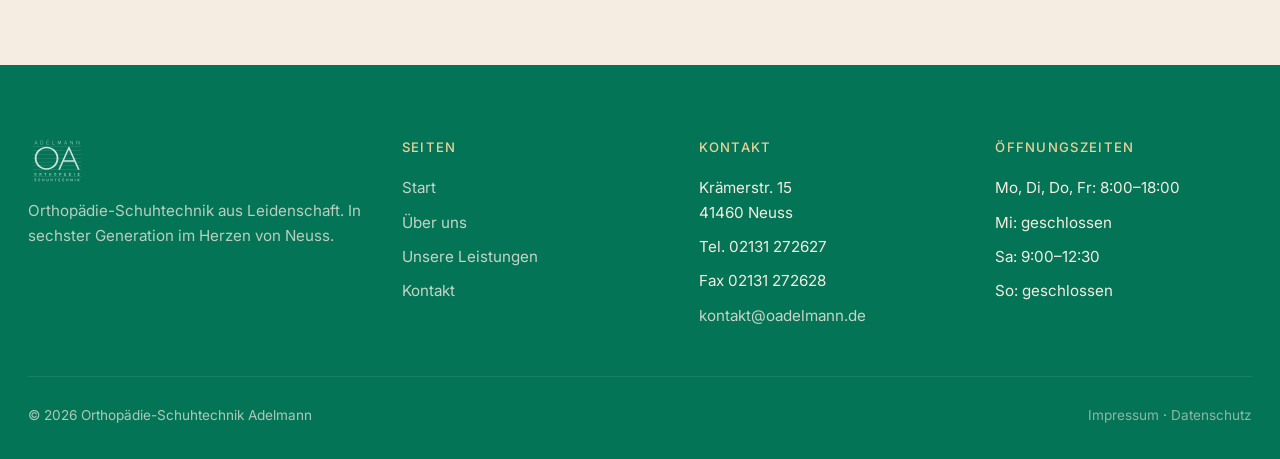
==== commit 23809bc6: "Homepage: Statik-Sektion mit Vorher/Nachher-Bild zwischen Leistungen und Stats" ====
--- a/index.html
+++ b/index.html
@@ -137,6 +137,22 @@
     </div>
   </section>
 
+  <!-- Statik / Vorher-Nachher -->
+  <section class="section">
+    <div class="container">
+      <div class="split-head reveal">
+        <div class="split-head-copy">
+          <span class="eyebrow">Wirkung verstehen</span>
+          <h2>Der Fuß als <em>Fundament</em></h2>
+          <p>Unsere Füße bilden die Essenz der Statik unseres gesamten Körpers. Eine Fehlstatik der Füße kann daher der Grund für Gelenk-, Knie-, Rücken-, oder HWS-Schmerzen sein.</p>
+        </div>
+        <figure class="split-head-figure">
+          <img src="images/einlagenwirkung-vorher-nachher.png" alt="Vorher-Nachher-Vergleich: Wirkung orthopädischer Einlagen auf die Körperstatik" loading="lazy" />
+        </figure>
+      </div>
+    </div>
+  </section>
+
   <!-- Stats -->
   <section class="section" style="padding-top: 0;">
     <div class="container">
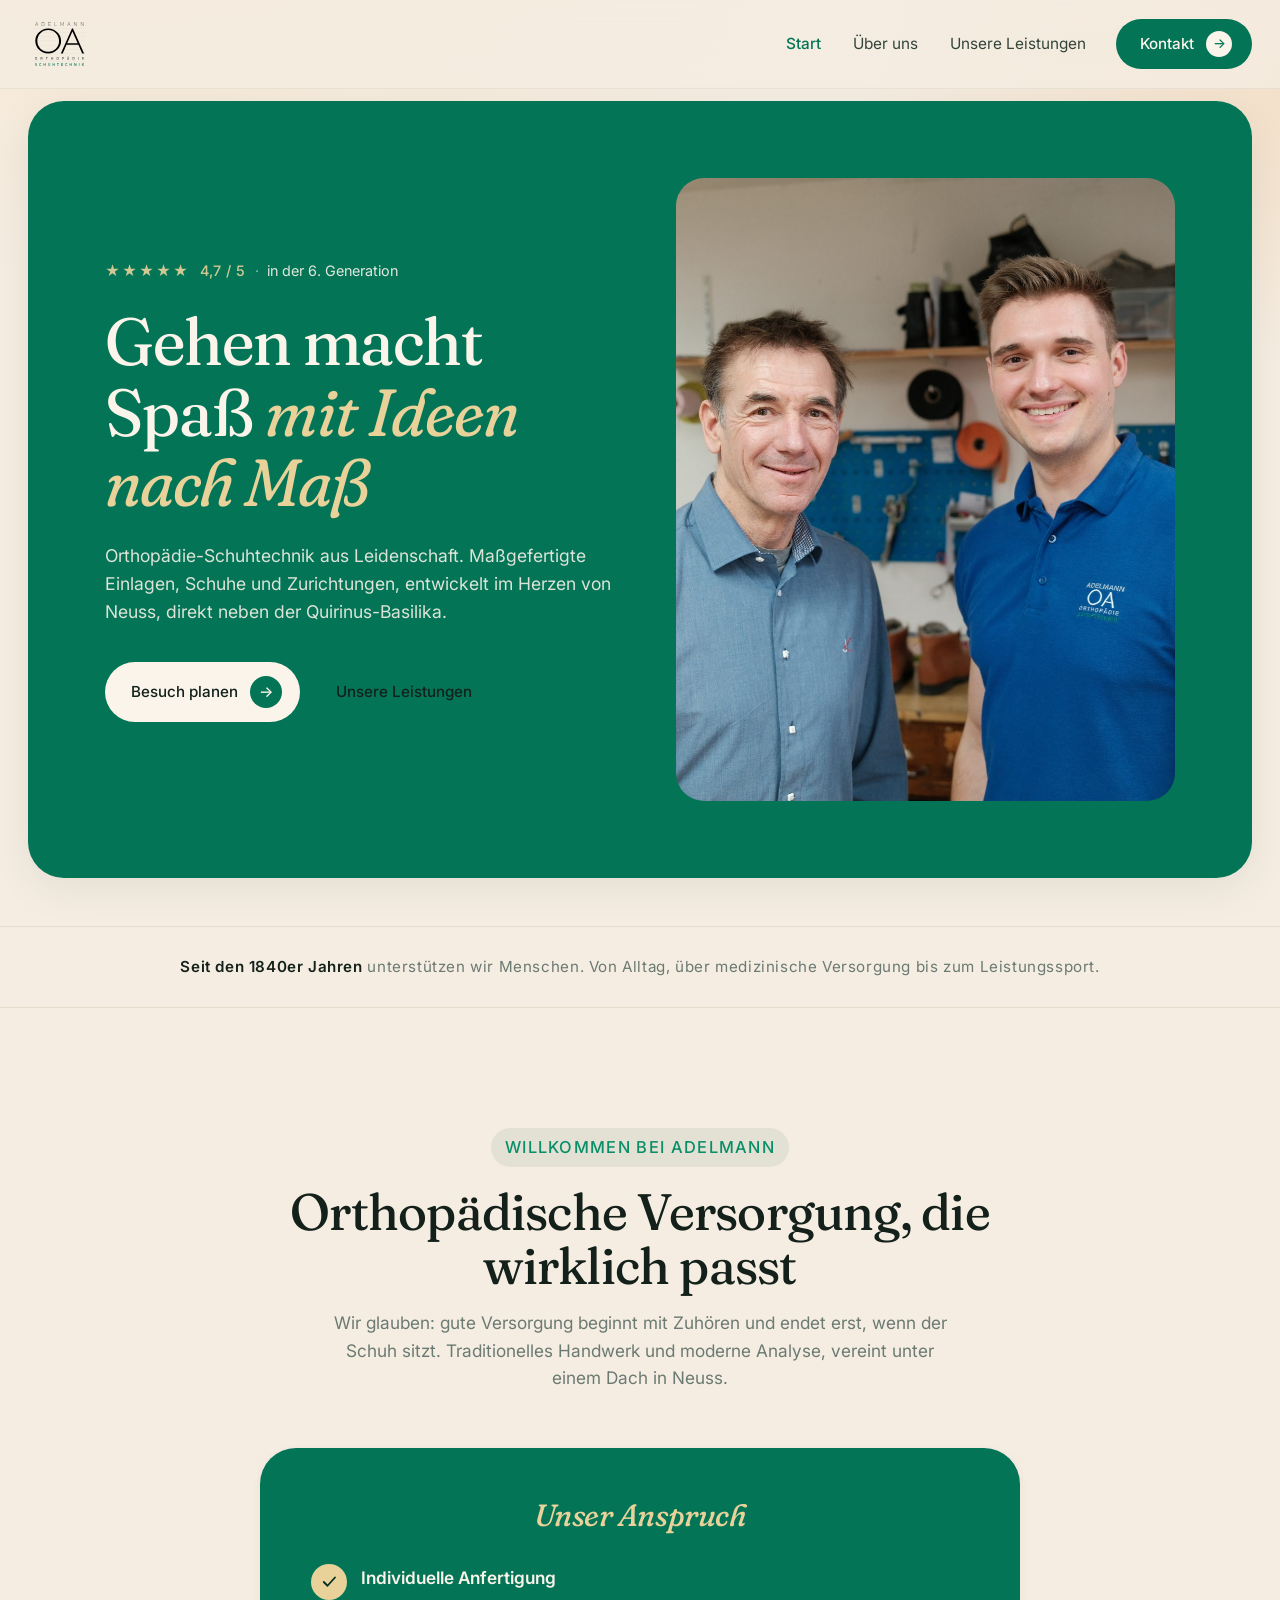
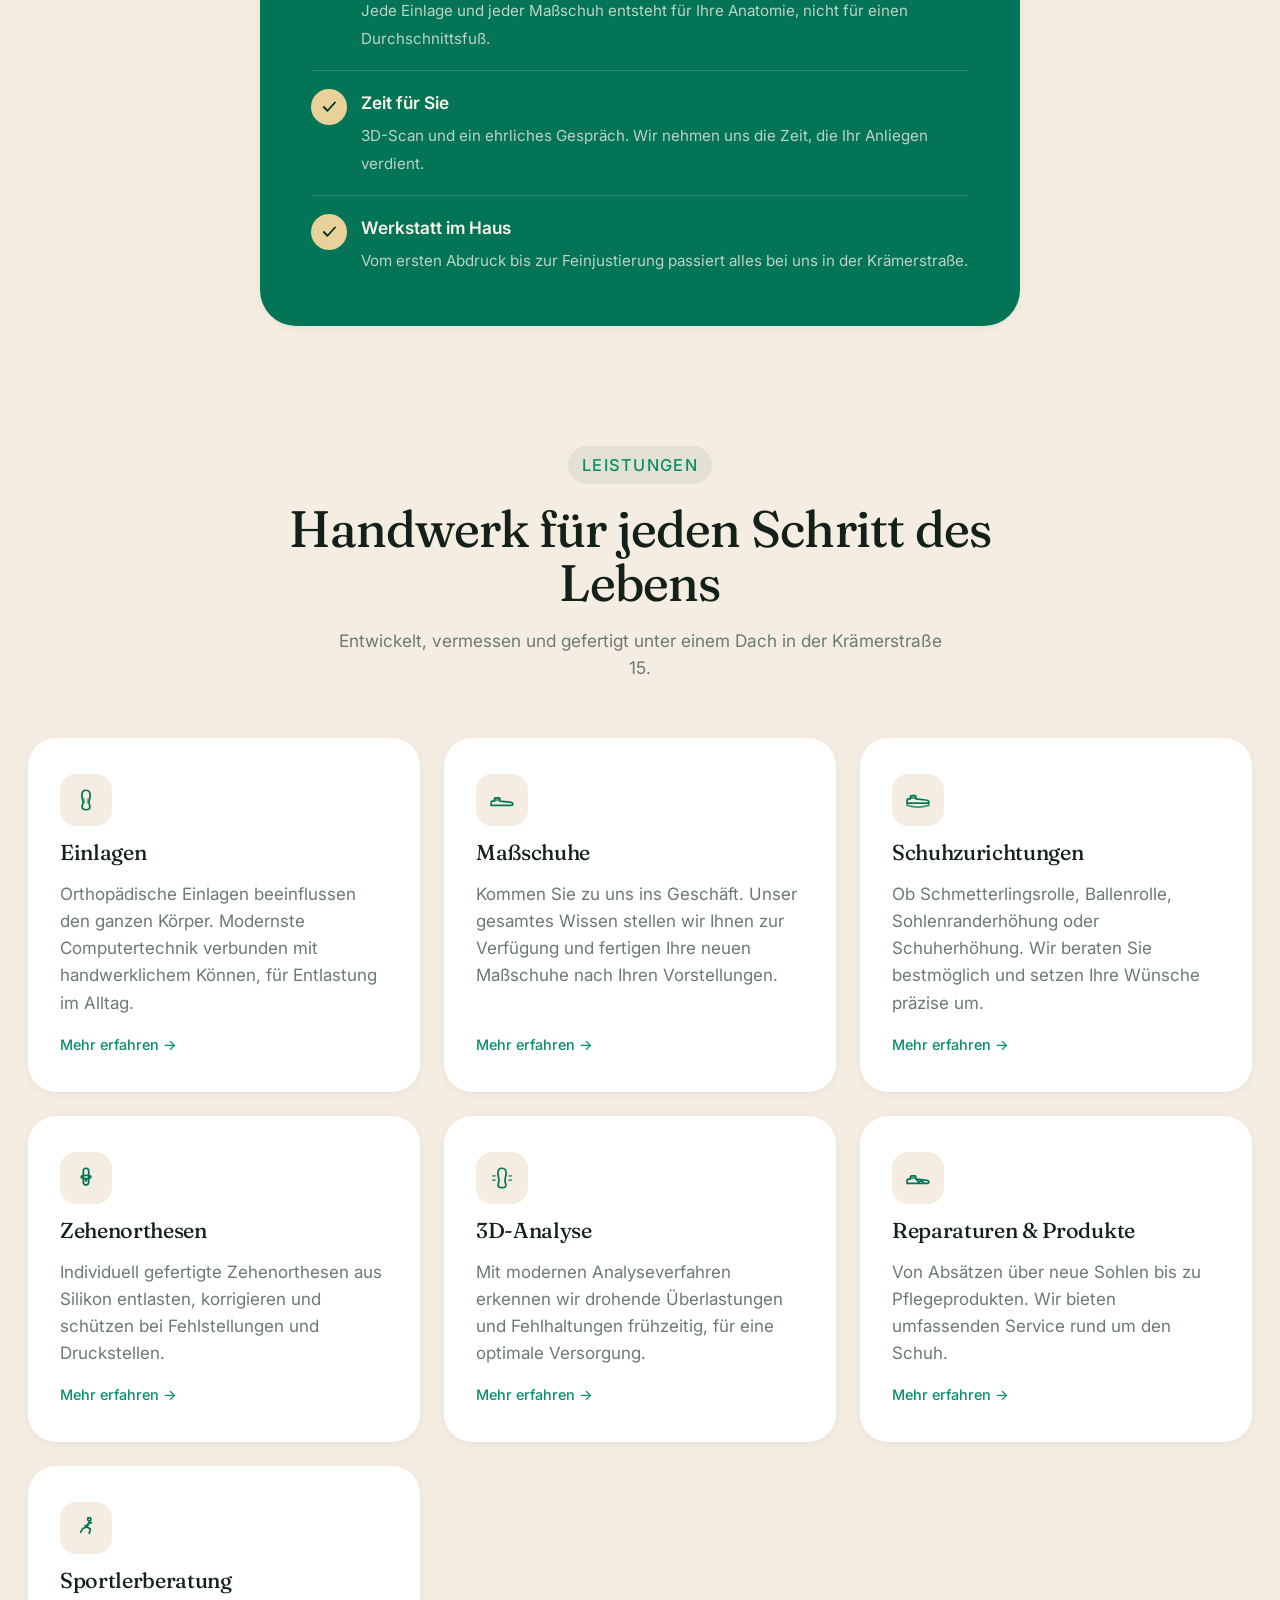
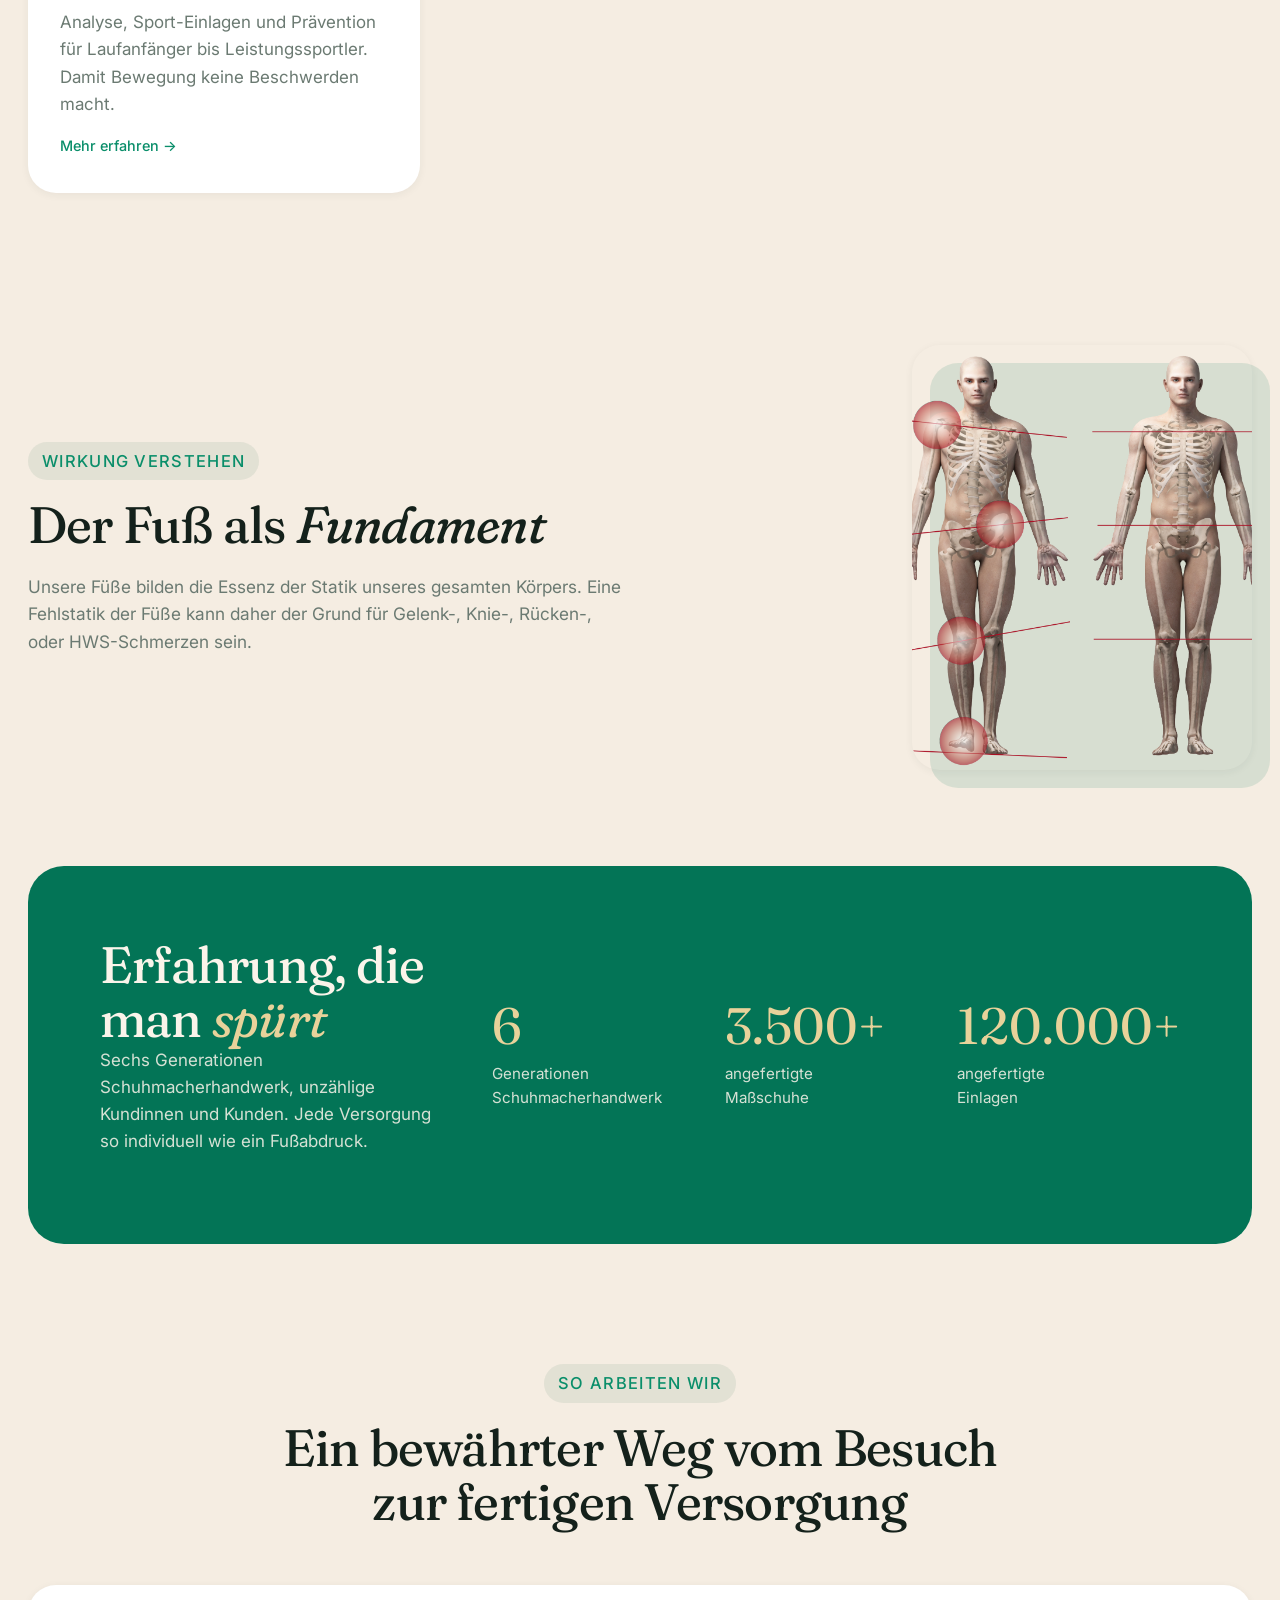
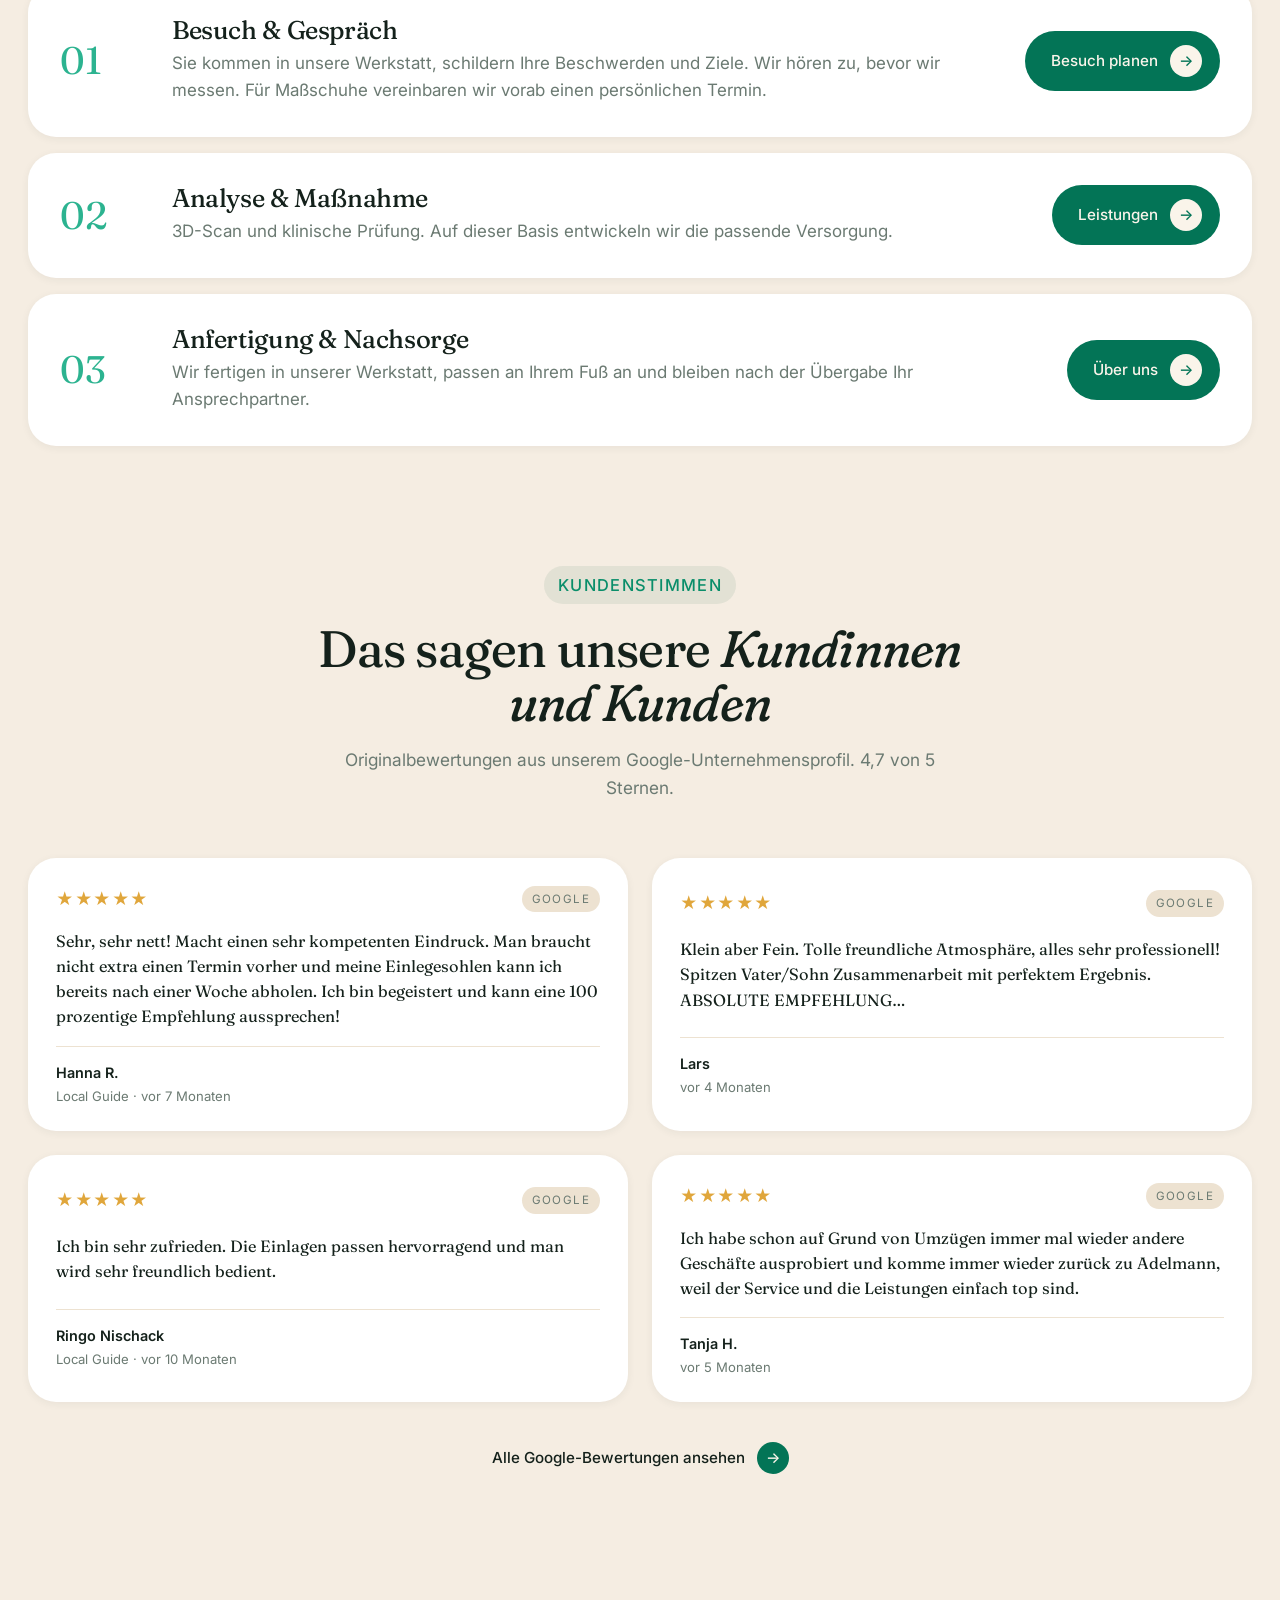
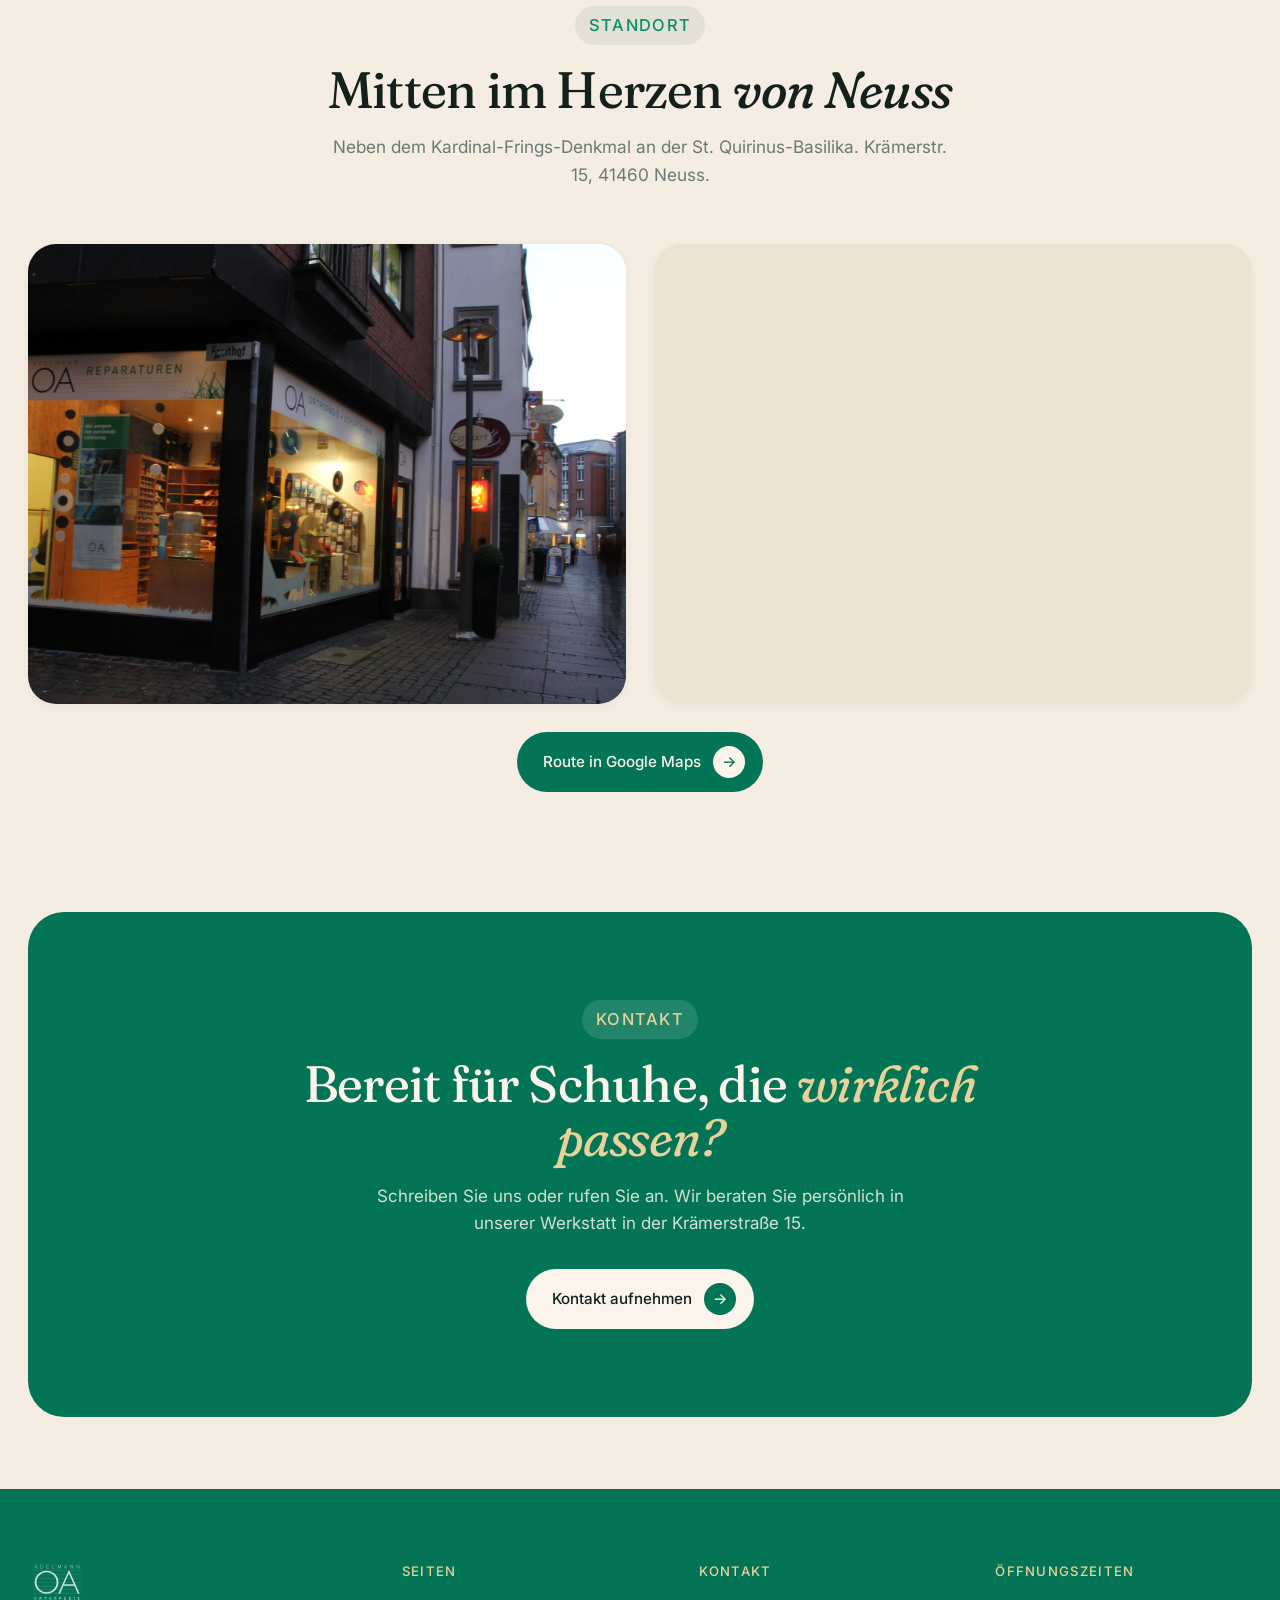
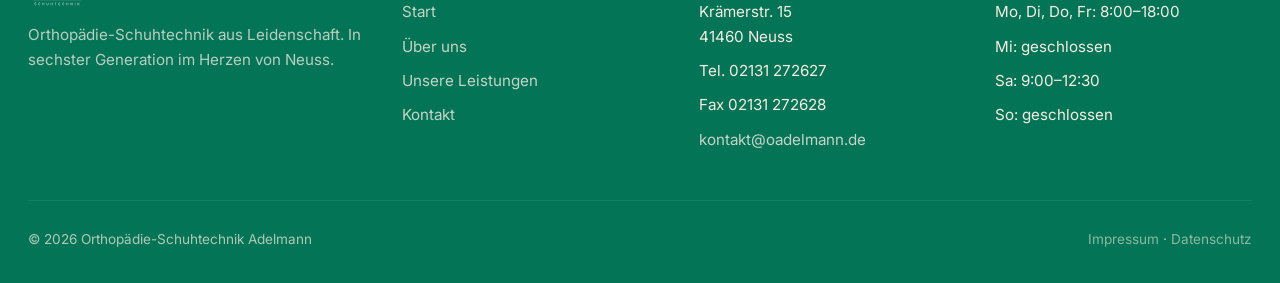
==== commit 46a30810: "Statik-Sektion: Padding reduziert (desktop)" ====
--- a/index.html
+++ b/index.html
@@ -138,7 +138,7 @@
   </section>
 
   <!-- Statik / Vorher-Nachher -->
-  <section class="section">
+  <section class="section" style="padding-top: 2rem; padding-bottom: 2rem;">
     <div class="container">
       <div class="split-head reveal">
         <div class="split-head-copy">
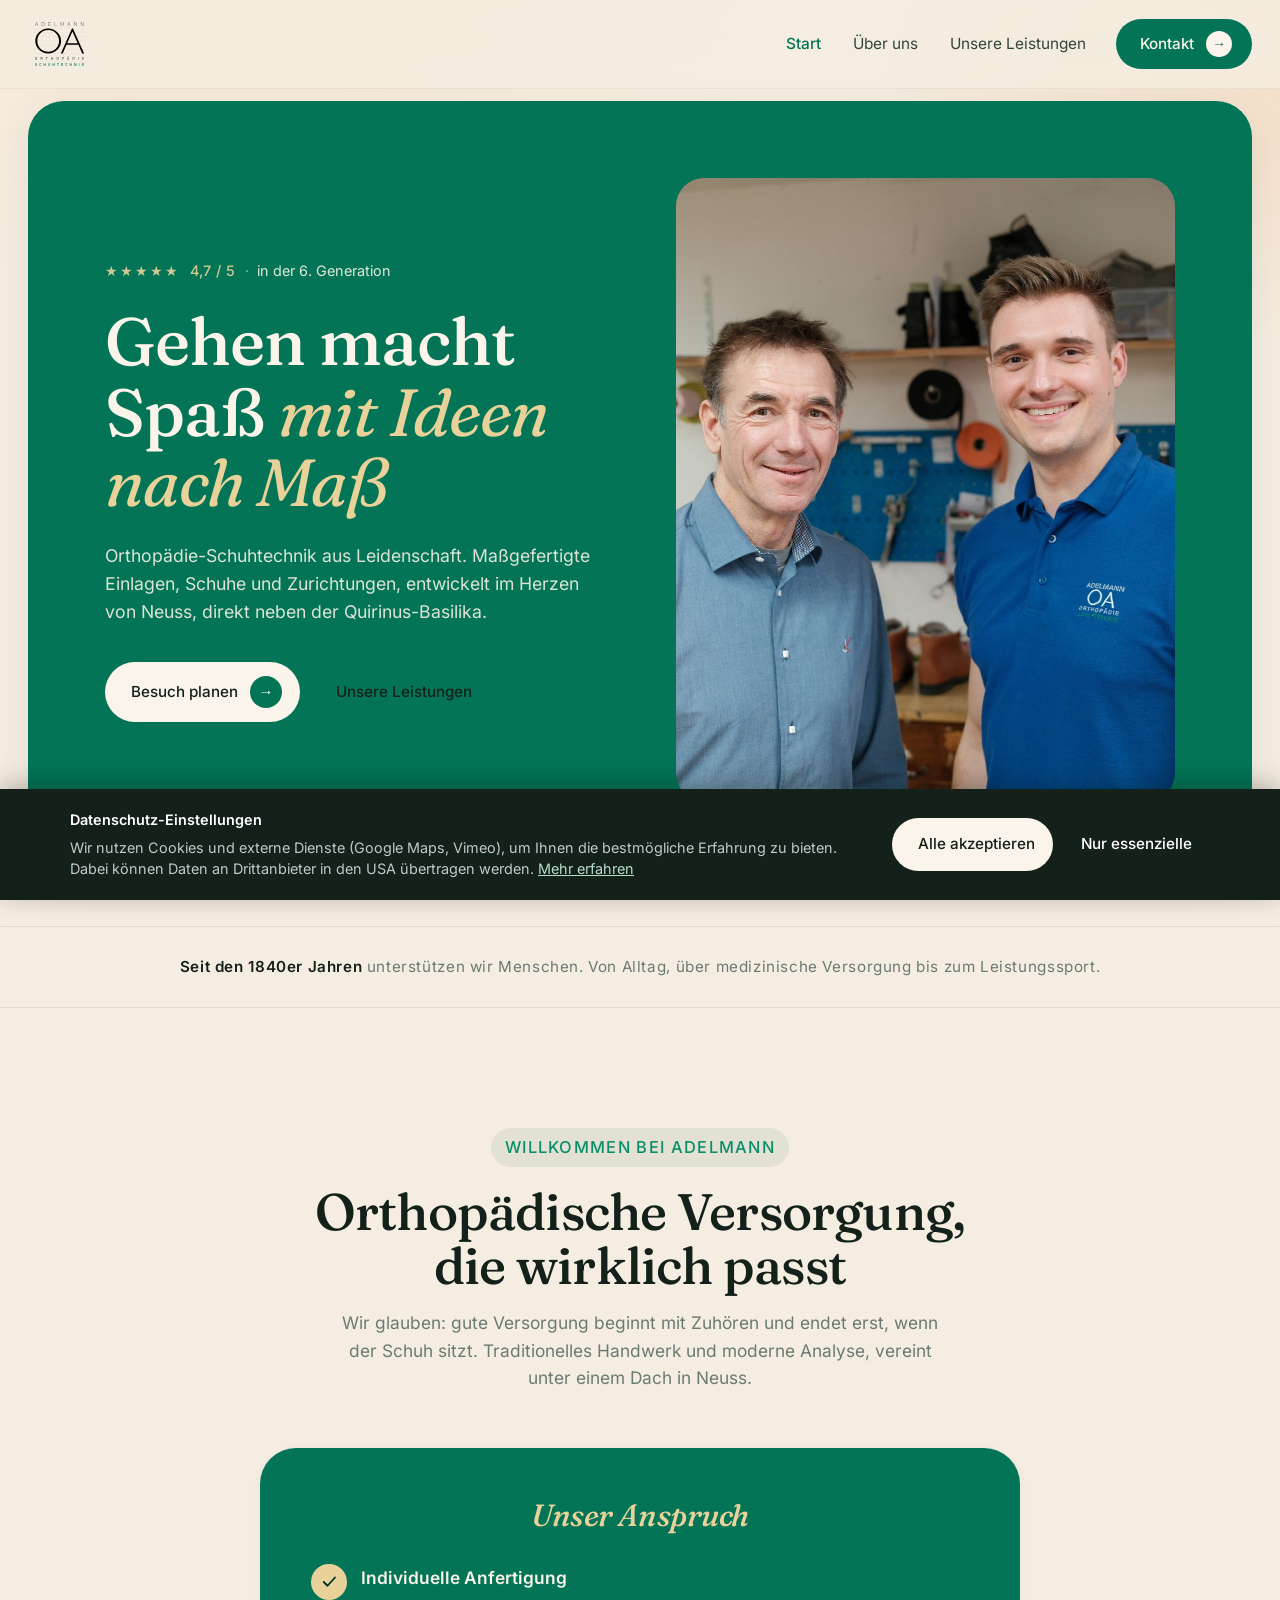
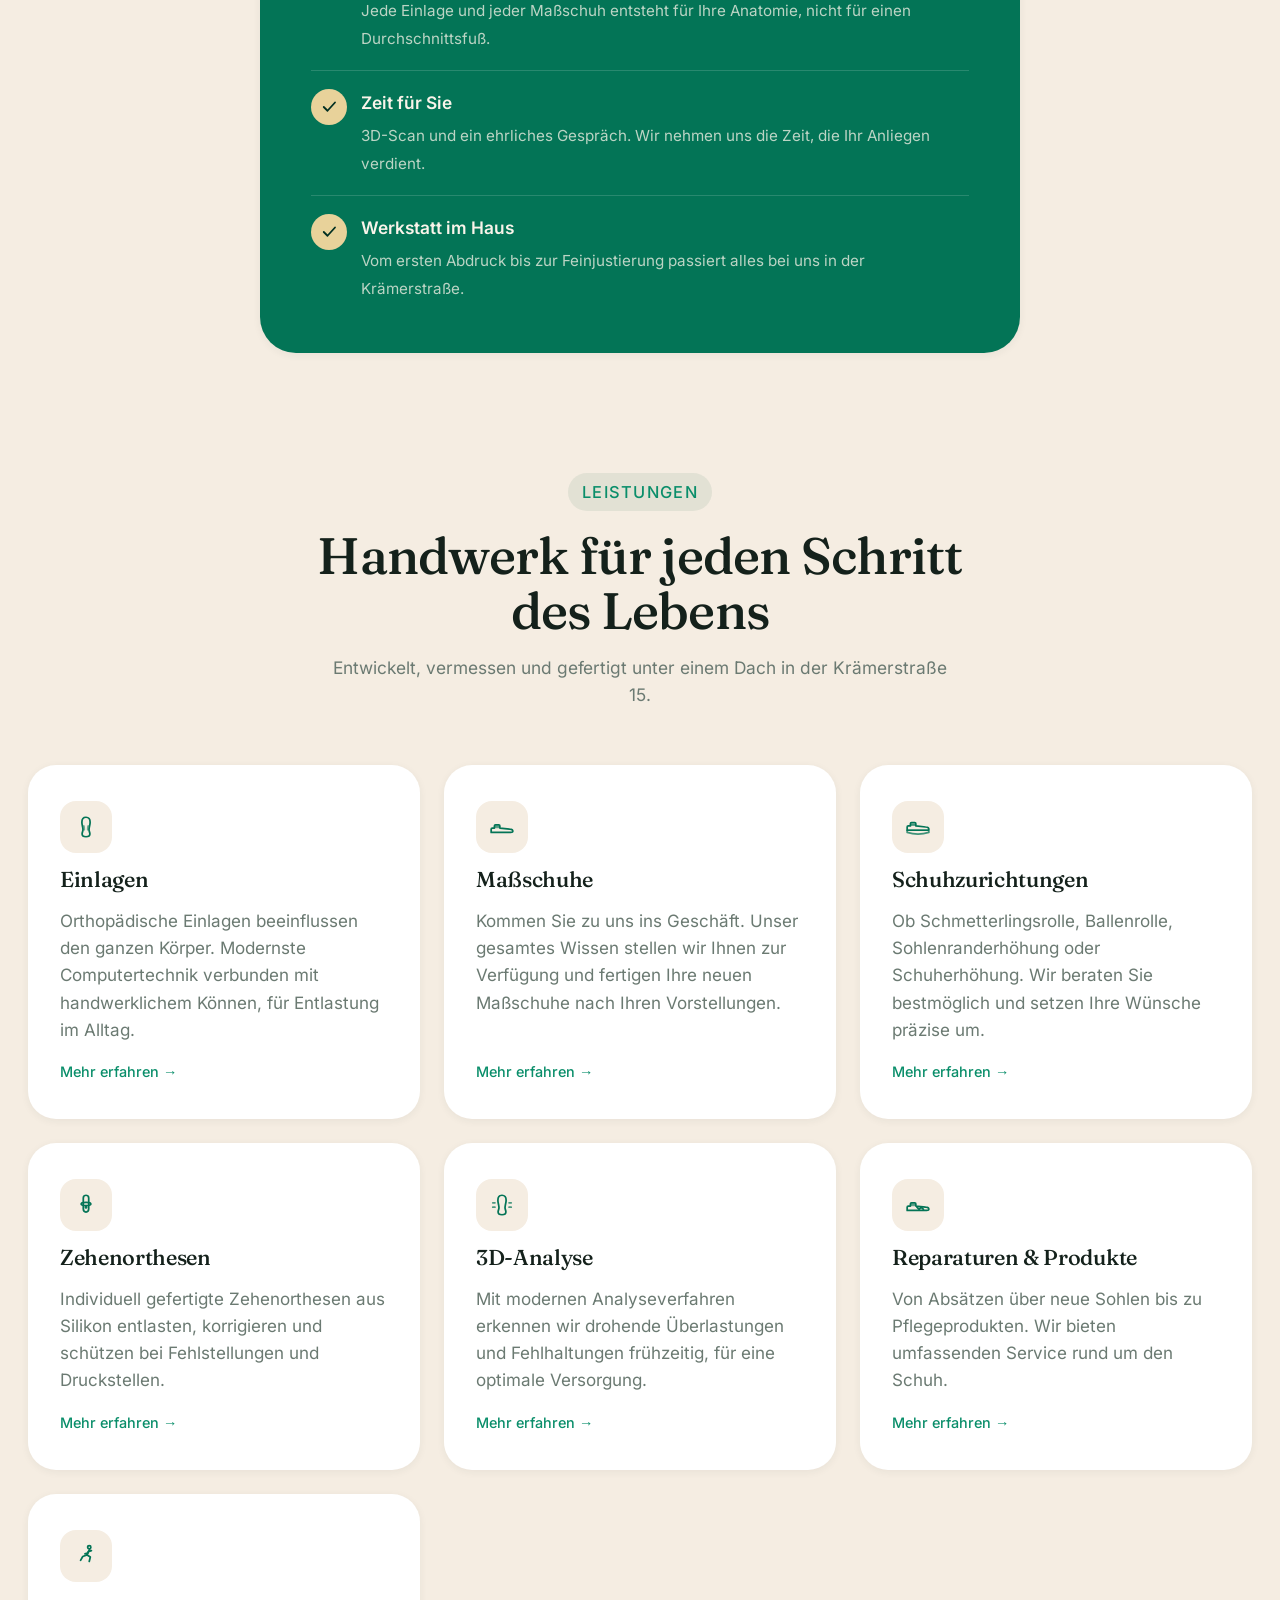
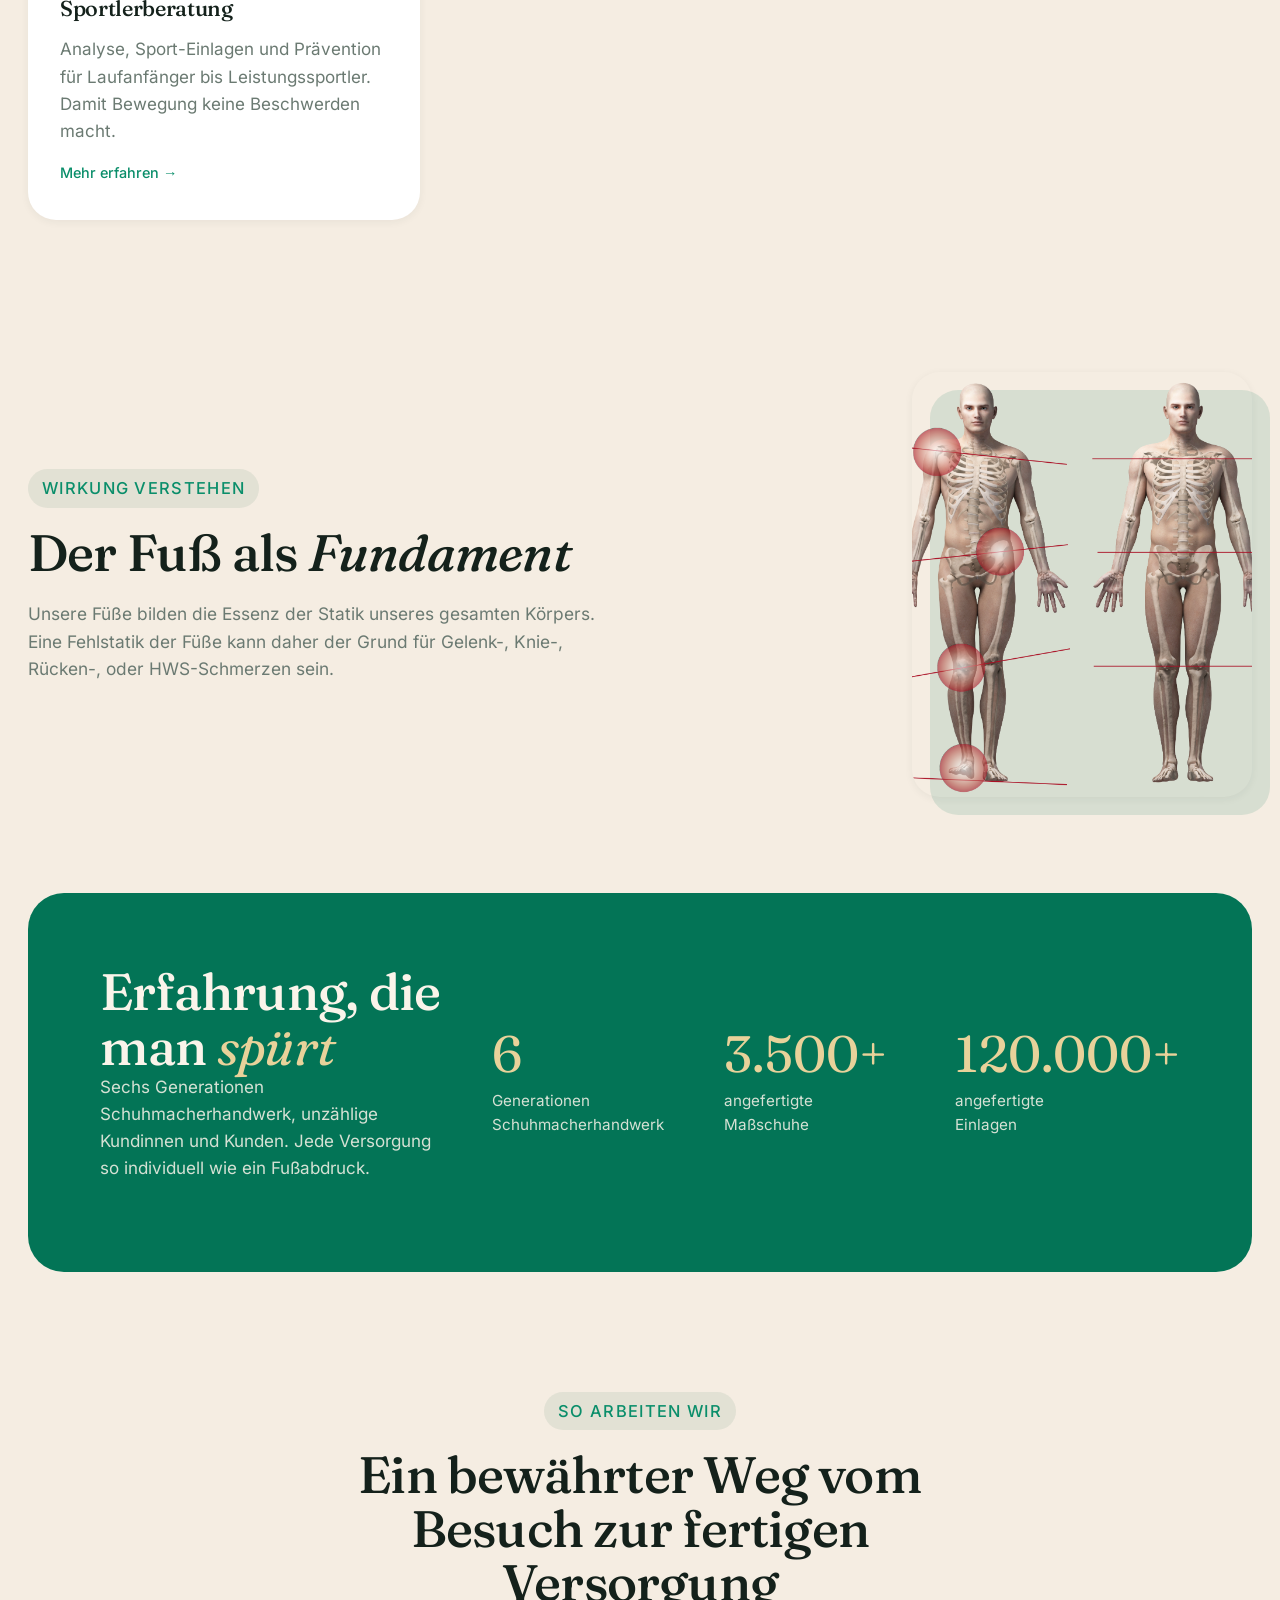
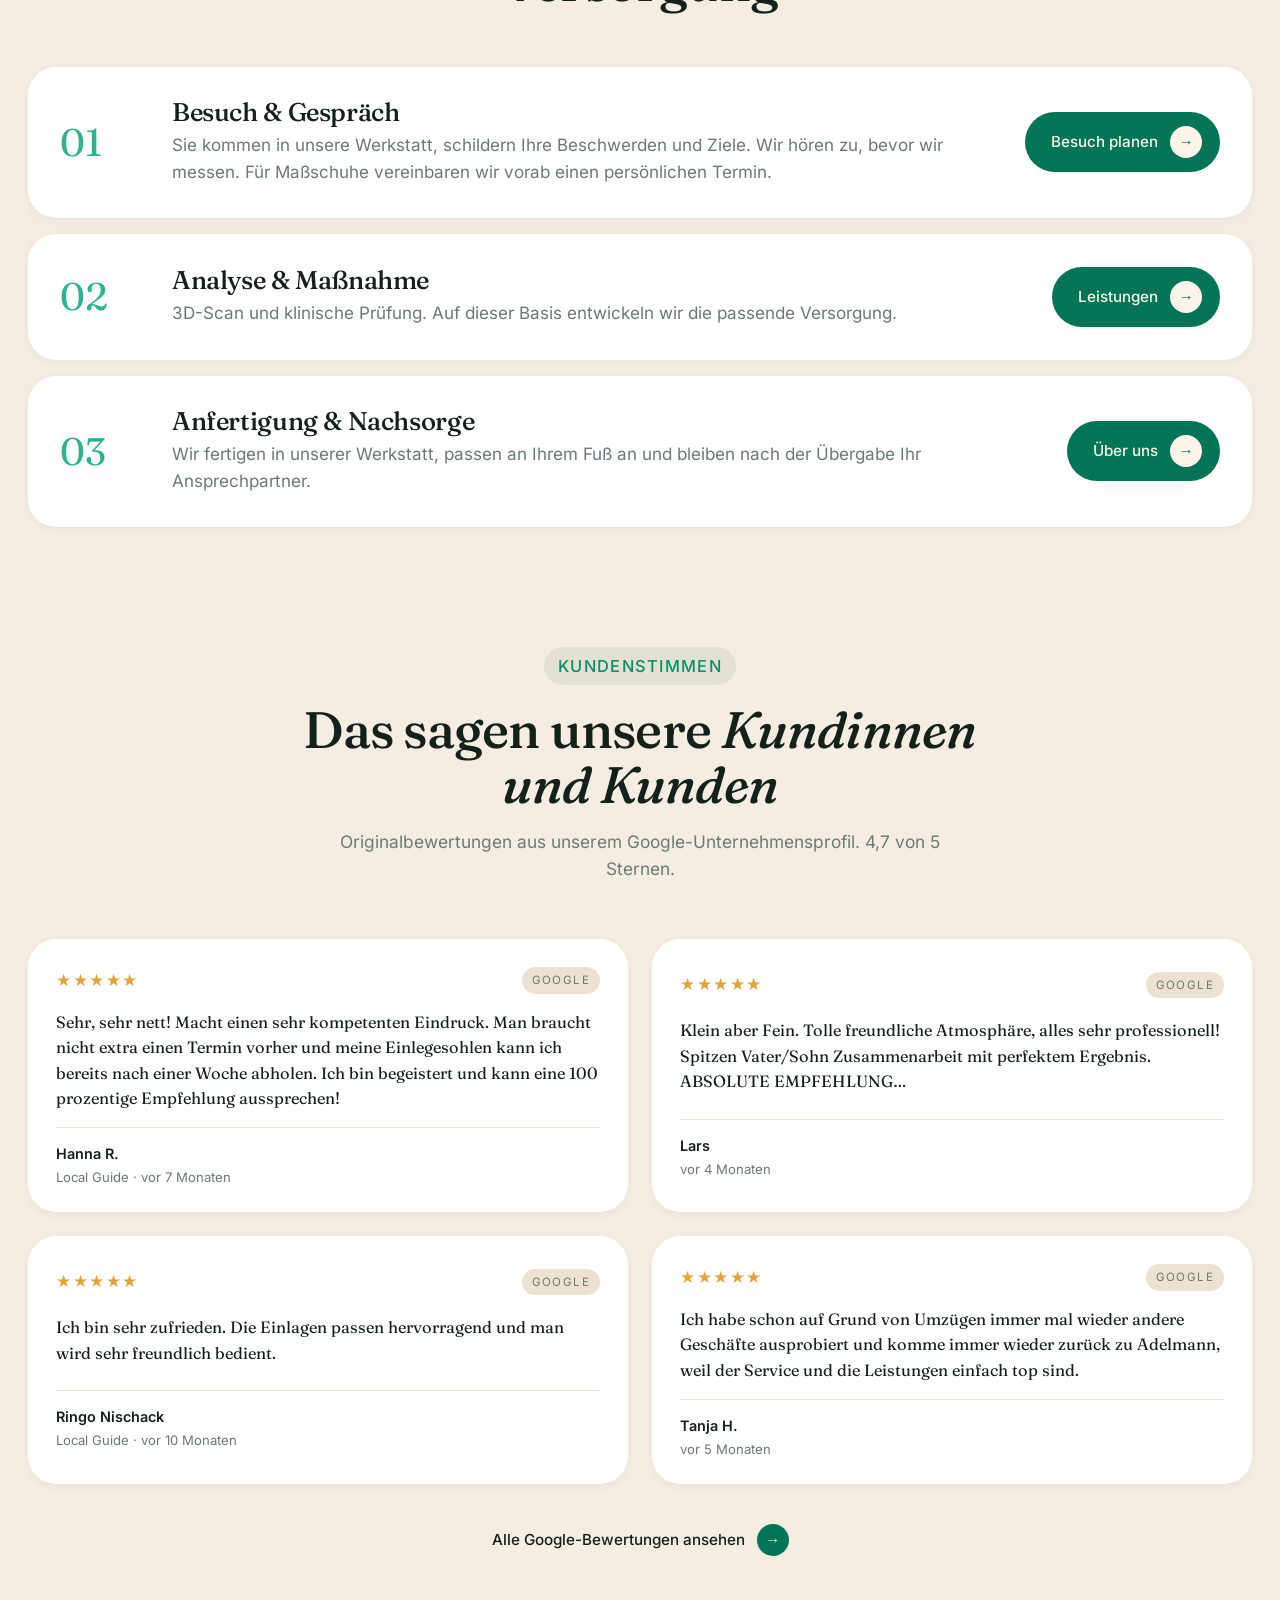
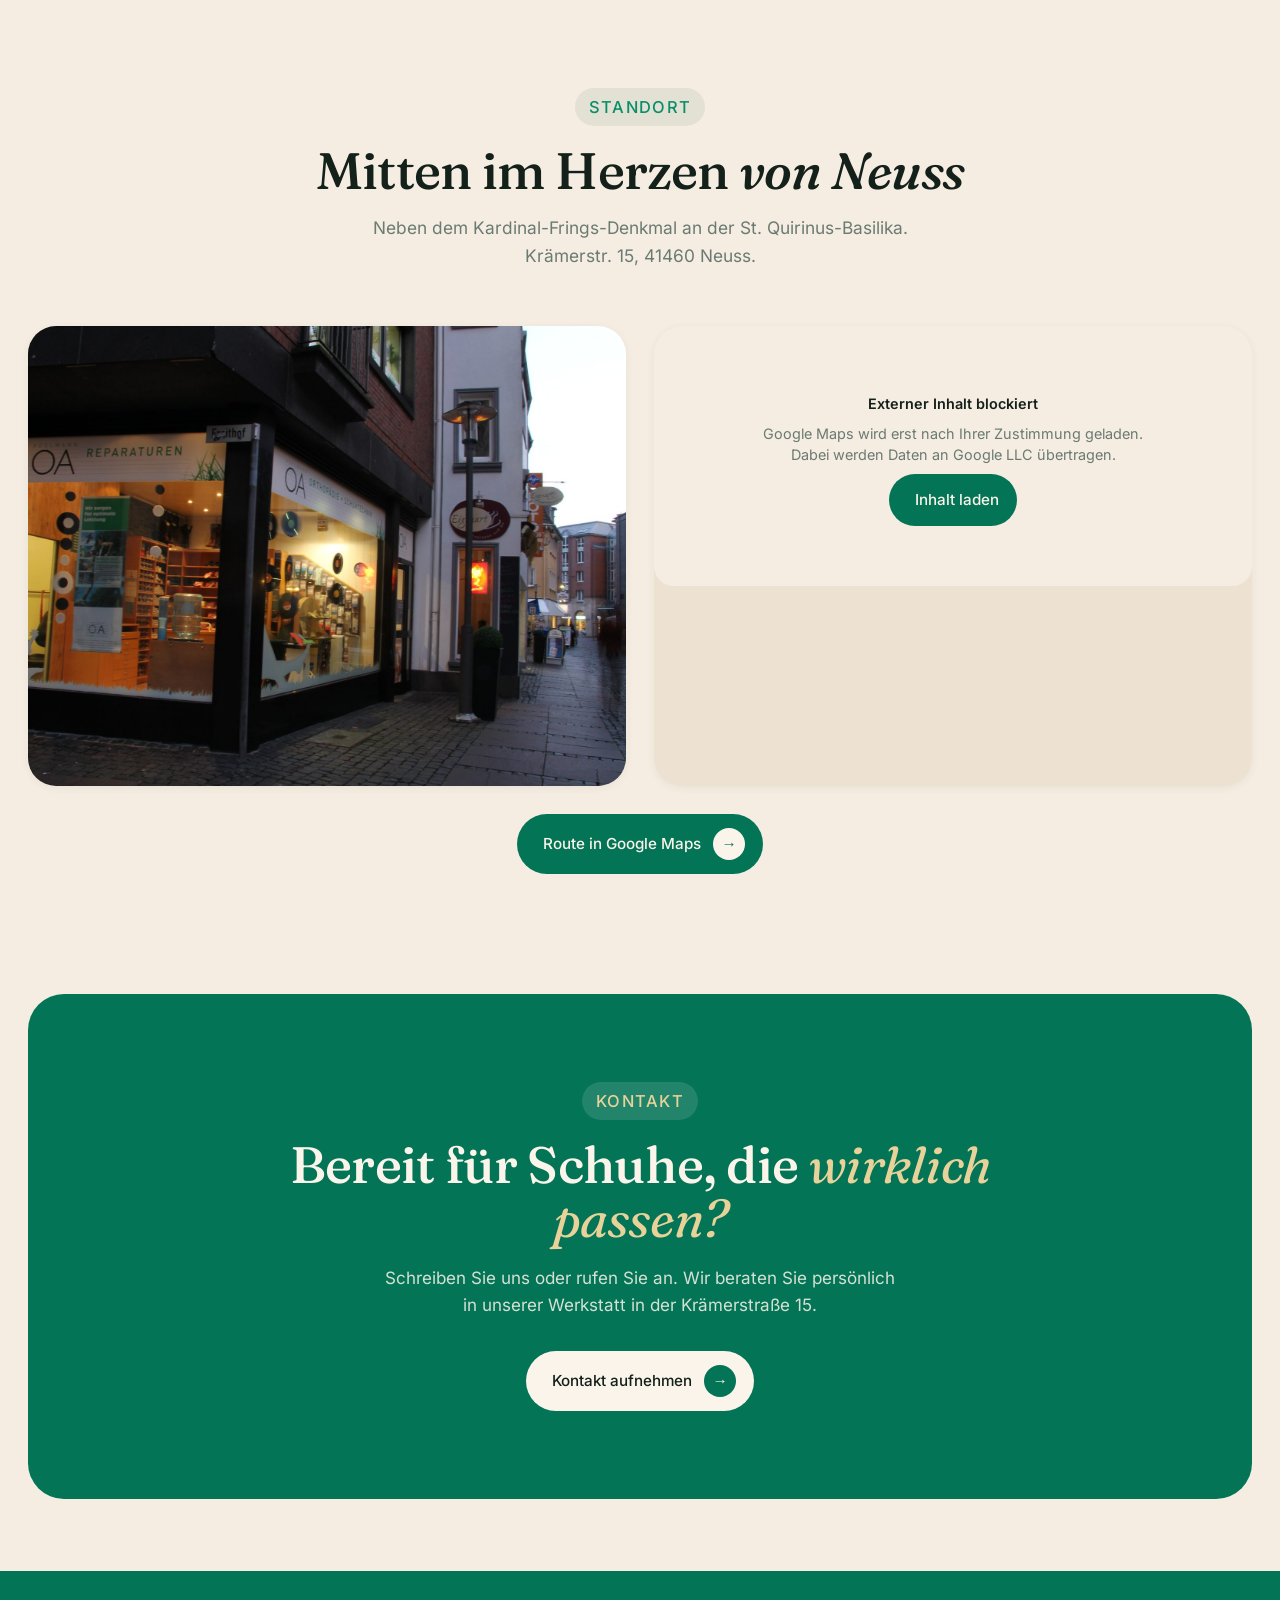
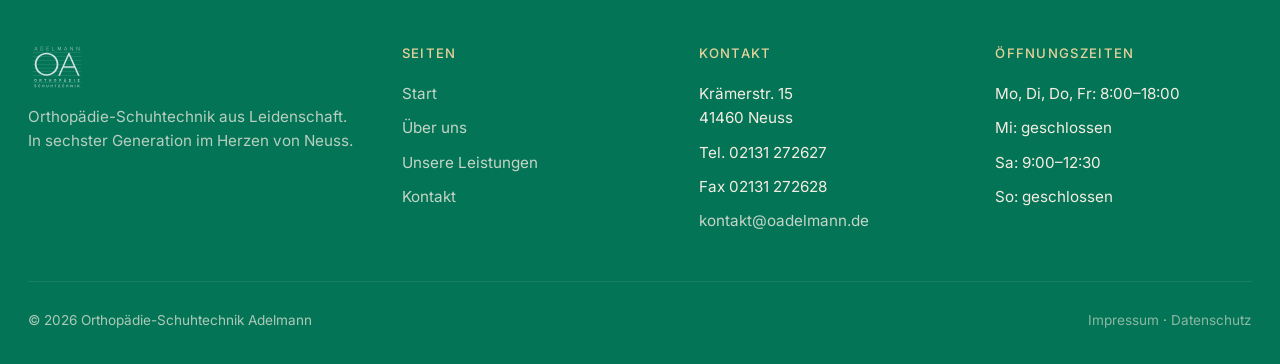
==== commit 38348e89: "DSGVO: Self-hosted Fonts, Cookie-Banner, iframe-Blocking für Maps/Vimeo" ====
--- a/index.html
+++ b/index.html
@@ -6,9 +6,6 @@
   <meta name="theme-color" content="#037456" />
   <title>Orthopädie-Schuhtechnik Adelmann, Neuss</title>
   <meta name="description" content="Einlagen, Maßschuhe, Schuhzurichtungen und Reparaturen aus traditioneller Handwerkskunst. In sechster Generation im Herzen von Neuss." />
-  <link rel="preconnect" href="https://fonts.googleapis.com">
-  <link rel="preconnect" href="https://fonts.gstatic.com" crossorigin>
-  <link href="https://fonts.googleapis.com/css2?family=Fraunces:ital,opsz,wght,SOFT,WONK@0,9..144,300..600,30..100,0..1;1,9..144,300..600,30..100,0..1&family=Inter:wght@400;500;600&display=swap" rel="stylesheet">
   <link rel="stylesheet" href="styles.css" />
 </head>
 <body>
@@ -285,7 +282,7 @@
         <div class="location-map">
           <iframe
             title="Google Maps: Krämerstr. 15, 41460 Neuss"
-            src="https://www.google.com/maps?q=Kr%C3%A4merstra%C3%9Fe+15,+41460+Neuss&amp;output=embed"
+            data-src="https://www.google.com/maps?q=Kr%C3%A4merstra%C3%9Fe+15,+41460+Neuss&amp;output=embed"
             loading="lazy" referrerpolicy="no-referrer-when-downgrade"
             allowfullscreen></iframe>
         </div>
@@ -351,5 +348,6 @@
 
   <script>document.getElementById('year').textContent = new Date().getFullYear();</script>
   <script src="script.js"></script>
+<script src="consent.js"></script>
 </body>
 </html>
--- a/styles.css
+++ b/styles.css
@@ -1,6 +1,19 @@
 /* =============================================================
    Orthopädie-Schuhtechnik Adelmann — Stratex-inspired design
    ============================================================= */
+
+/* ---------- Self-hosted fonts (DSGVO-konform) ---------- */
+@font-face { font-family: 'Inter'; font-style: normal; font-weight: 400; font-display: swap; src: url('fonts/inter-latin-400-normal.woff2') format('woff2'), url('fonts/inter-latin-400-normal.woff') format('woff'); }
+@font-face { font-family: 'Inter'; font-style: normal; font-weight: 500; font-display: swap; src: url('fonts/inter-latin-500-normal.woff2') format('woff2'), url('fonts/inter-latin-500-normal.woff') format('woff'); }
+@font-face { font-family: 'Inter'; font-style: normal; font-weight: 600; font-display: swap; src: url('fonts/inter-latin-600-normal.woff2') format('woff2'), url('fonts/inter-latin-600-normal.woff') format('woff'); }
+@font-face { font-family: 'Fraunces'; font-style: normal; font-weight: 300; font-display: swap; src: url('fonts/fraunces-latin-300-normal.woff2') format('woff2'), url('fonts/fraunces-latin-300-normal.woff') format('woff'); }
+@font-face { font-family: 'Fraunces'; font-style: italic; font-weight: 300; font-display: swap; src: url('fonts/fraunces-latin-300-italic.woff2') format('woff2'), url('fonts/fraunces-latin-300-italic.woff') format('woff'); }
+@font-face { font-family: 'Fraunces'; font-style: normal; font-weight: 400; font-display: swap; src: url('fonts/fraunces-latin-400-normal.woff2') format('woff2'), url('fonts/fraunces-latin-400-normal.woff') format('woff'); }
+@font-face { font-family: 'Fraunces'; font-style: italic; font-weight: 400; font-display: swap; src: url('fonts/fraunces-latin-400-italic.woff2') format('woff2'), url('fonts/fraunces-latin-400-italic.woff') format('woff'); }
+@font-face { font-family: 'Fraunces'; font-style: normal; font-weight: 500; font-display: swap; src: url('fonts/fraunces-latin-500-normal.woff2') format('woff2'), url('fonts/fraunces-latin-500-normal.woff') format('woff'); }
+@font-face { font-family: 'Fraunces'; font-style: italic; font-weight: 500; font-display: swap; src: url('fonts/fraunces-latin-500-italic.woff2') format('woff2'), url('fonts/fraunces-latin-500-italic.woff') format('woff'); }
+@font-face { font-family: 'Fraunces'; font-style: normal; font-weight: 600; font-display: swap; src: url('fonts/fraunces-latin-600-normal.woff2') format('woff2'), url('fonts/fraunces-latin-600-normal.woff') format('woff'); }
+@font-face { font-family: 'Fraunces'; font-style: italic; font-weight: 600; font-display: swap; src: url('fonts/fraunces-latin-600-italic.woff2') format('woff2'), url('fonts/fraunces-latin-600-italic.woff') format('woff'); }
 
 /* ---------- Design tokens ---------- */
 :root {
@@ -274,6 +287,7 @@
 }
 .hero-visual.has-image { background: var(--green-900); }
 .hero-visual.has-image::before { display: none; }
+.hero-visual.has-image picture { width: 100%; height: 100%; display: block; }
 .hero-visual.has-image img { width: 100%; height: 100%; object-fit: cover; display: block; }
 
 /* ---------- Section scaffolding ---------- */
@@ -1271,6 +1285,33 @@
   font-weight: 450;
 }
 .timeline-item p { color: var(--ink-500); margin: 0; }
+
+/* ---------- DSGVO Consent ---------- */
+#consent-banner {
+  position: fixed; bottom: 0; left: 0; right: 0; z-index: 9999;
+  background: var(--ink-900); color: var(--white);
+  box-shadow: 0 -4px 24px rgba(0,0,0,.25);
+  padding: 20px 24px;
+}
+.consent-banner-inner {
+  max-width: 1140px; margin: 0 auto;
+  display: flex; align-items: center; gap: 24px; flex-wrap: wrap;
+}
+.consent-banner-text { flex: 1; min-width: 280px; font-size: 0.9rem; line-height: 1.5; }
+.consent-banner-text p { margin: 6px 0 0; color: rgba(255,255,255,.75); }
+.consent-banner-text a { color: var(--green-300); text-decoration: underline; }
+.consent-banner-actions { display: flex; gap: 10px; flex-shrink: 0; }
+.consent-banner-actions .btn-ghost { color: var(--white); border-color: rgba(255,255,255,.3); }
+.consent-banner-actions .btn-ghost:hover { border-color: var(--white); }
+
+.consent-placeholder {
+  display: flex; align-items: center; justify-content: center;
+  background: var(--cream-100); border-radius: var(--r-md);
+  min-height: 260px; width: 100%; text-align: center; padding: 32px;
+}
+.consent-placeholder-inner { max-width: 380px; }
+.consent-placeholder-inner p { margin: 8px 0; color: var(--ink-500); font-size: 0.9rem; line-height: 1.5; }
+.consent-placeholder-inner strong { color: var(--ink-900); }
 
 /* ---------- Responsive ---------- */
 
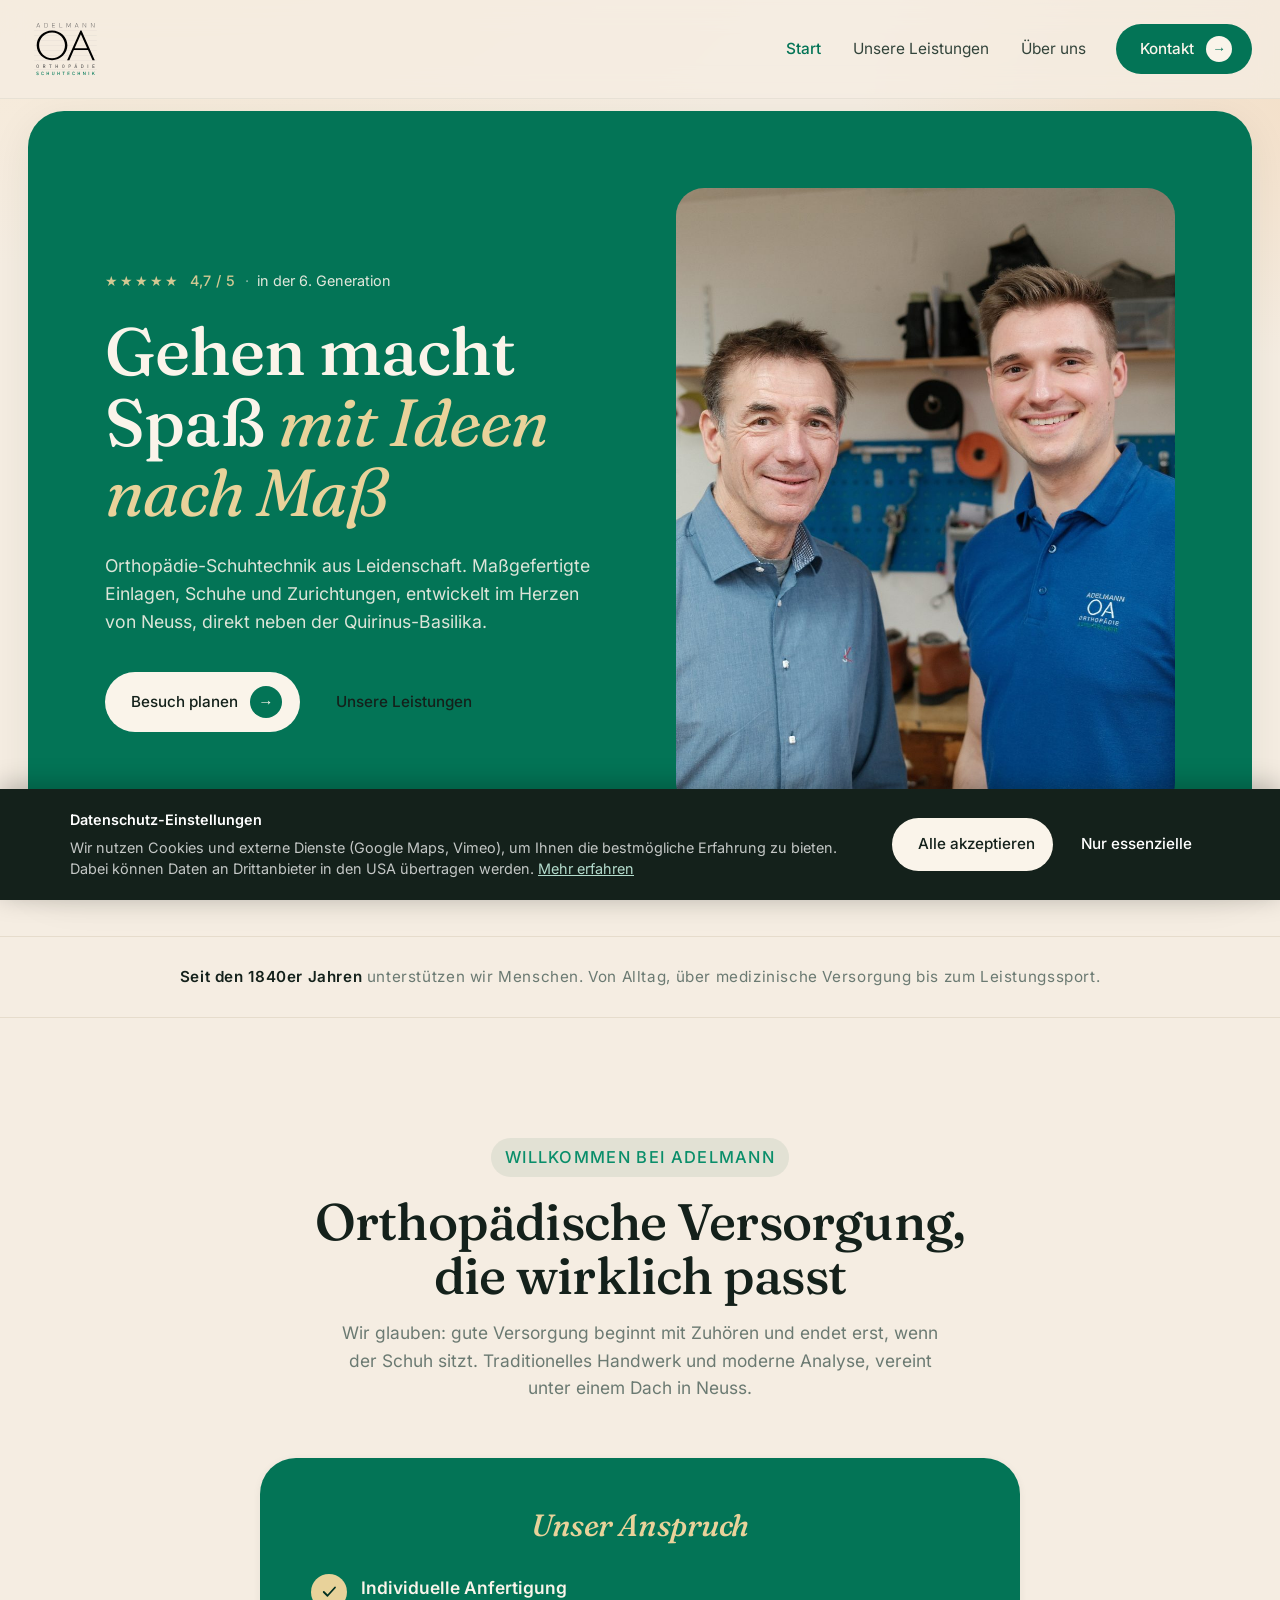
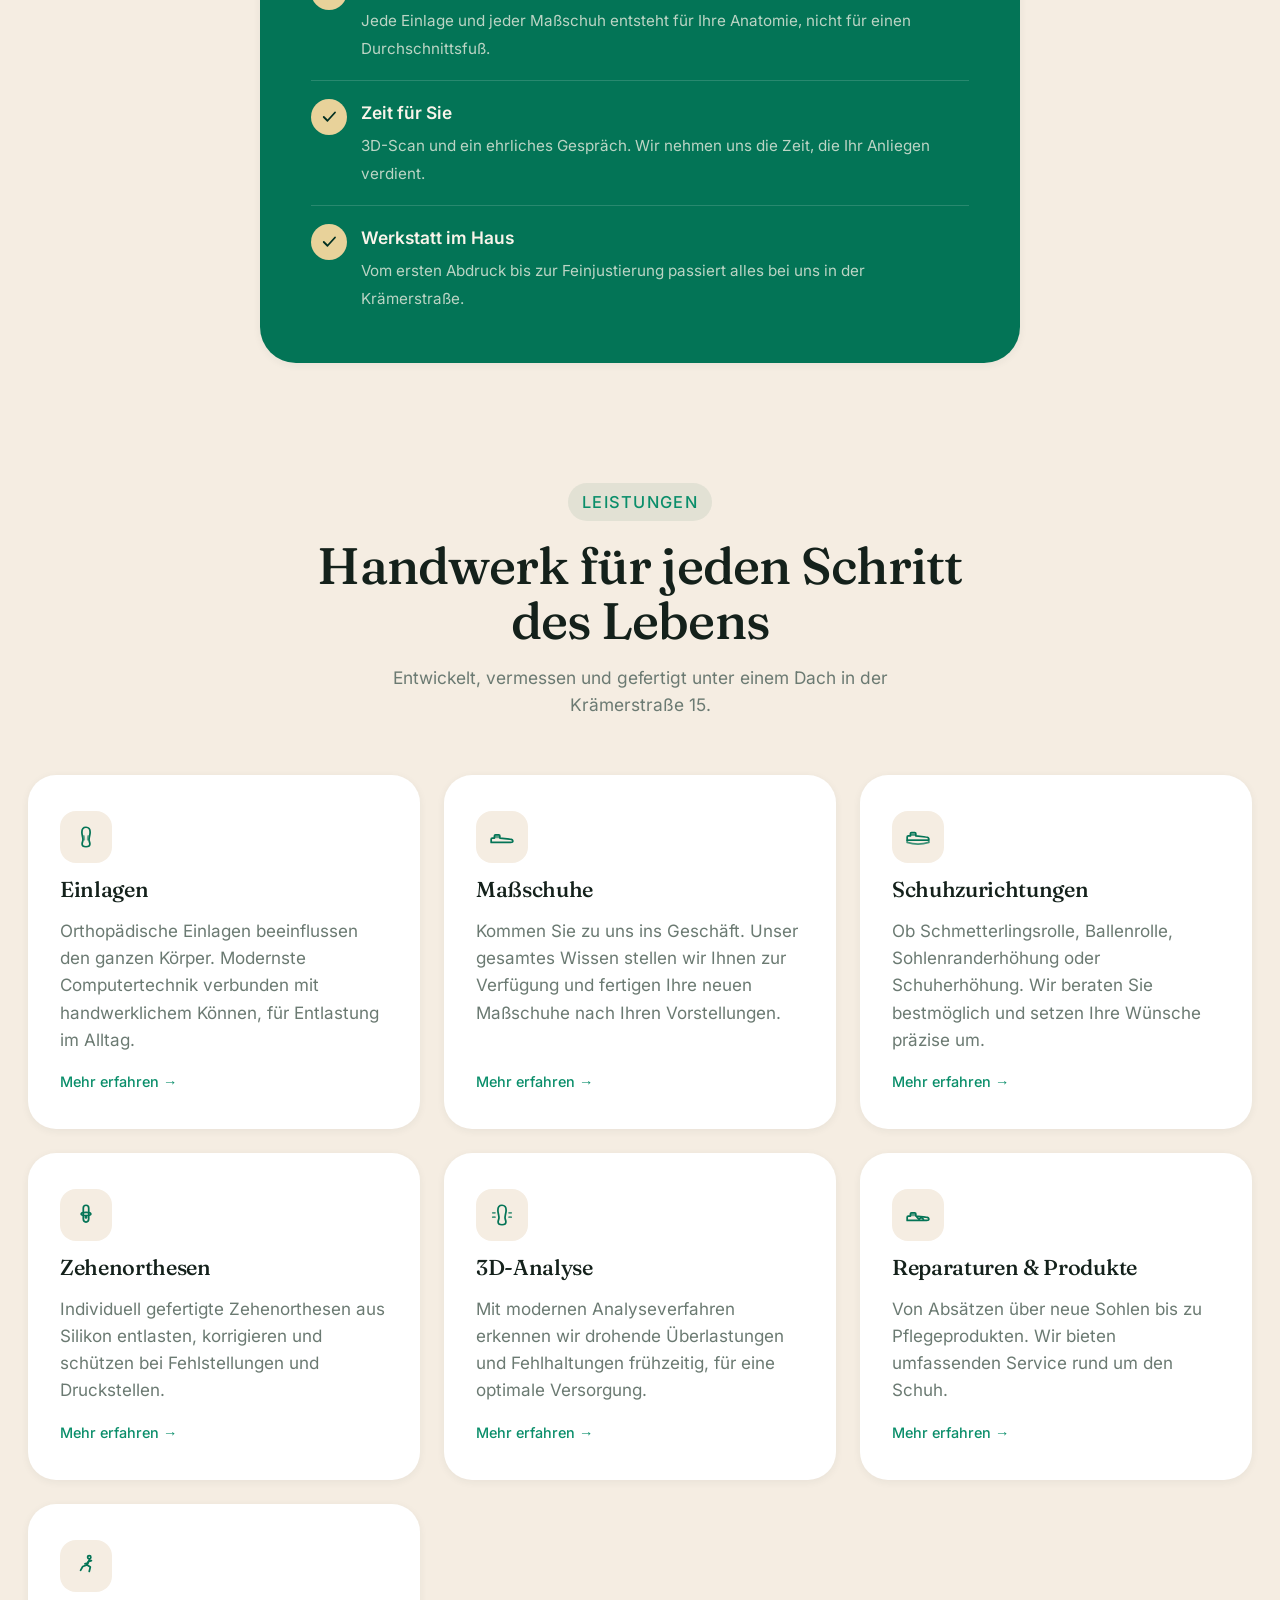
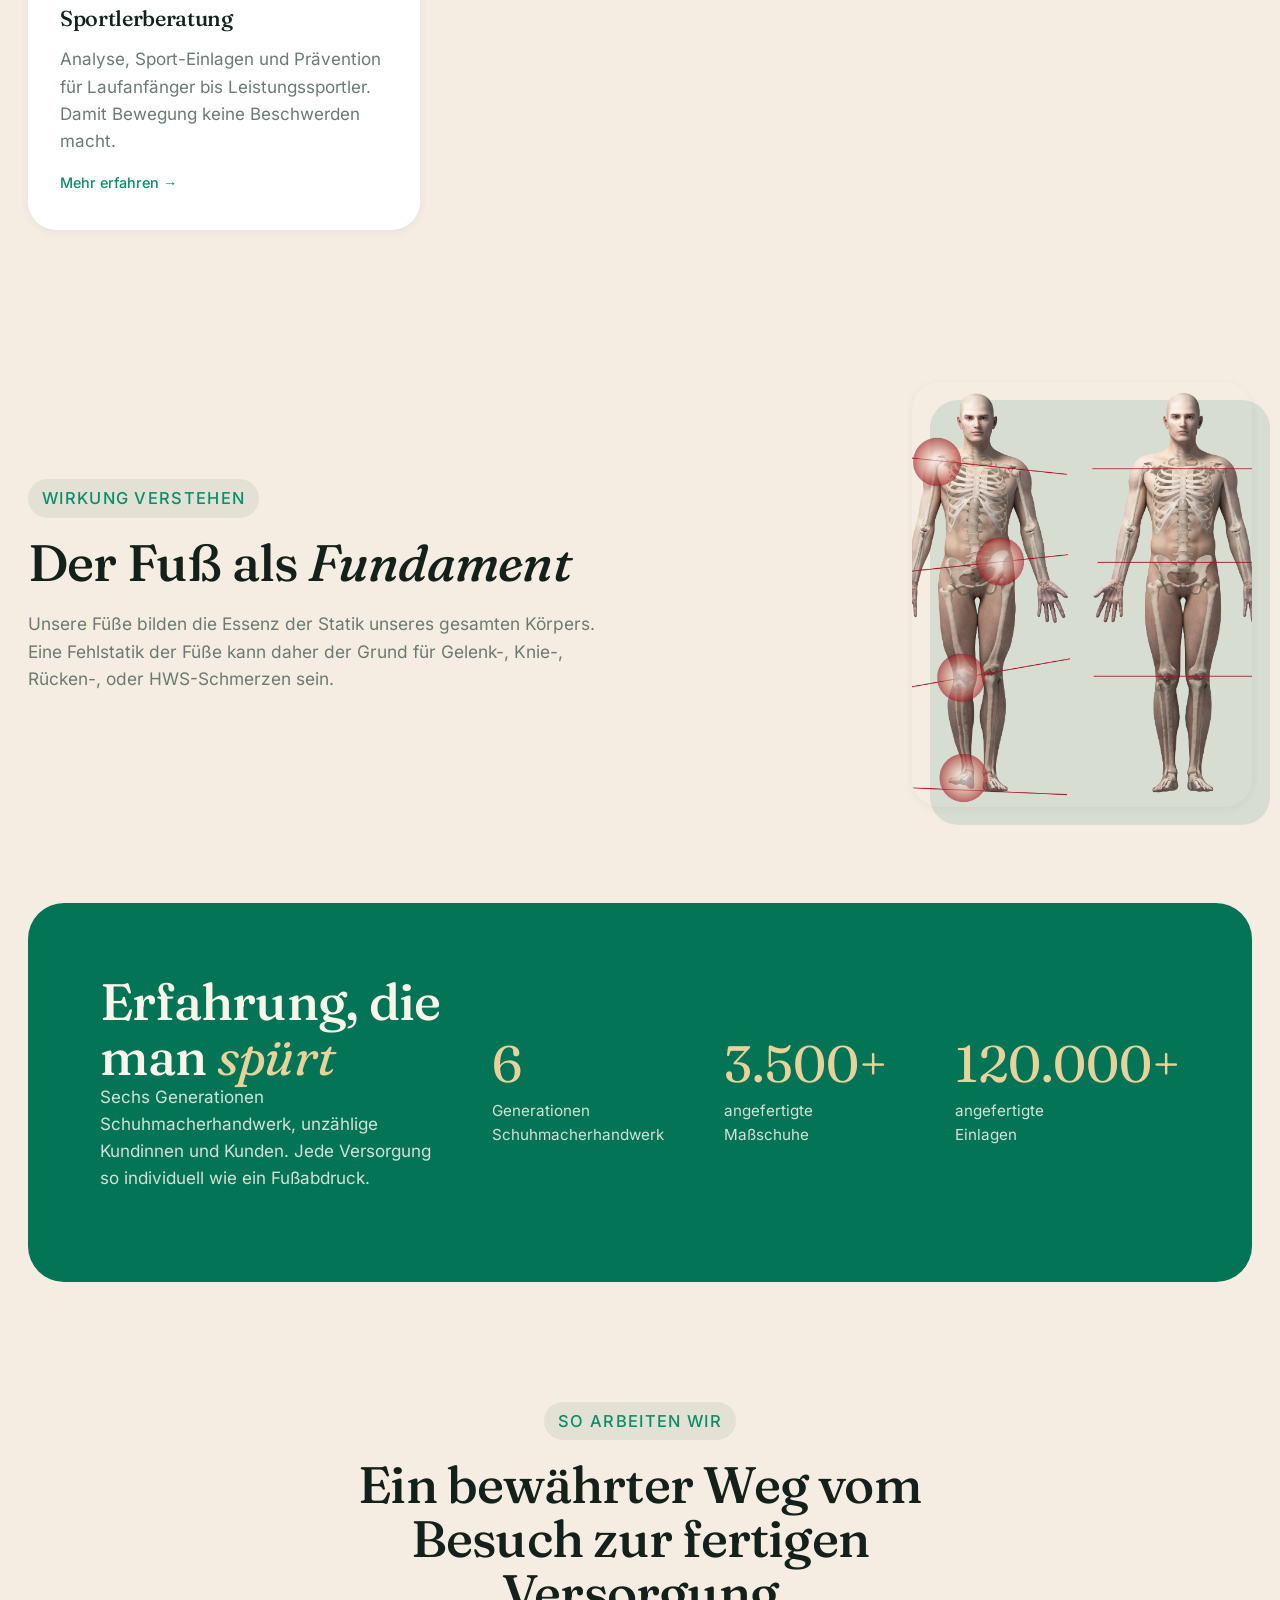
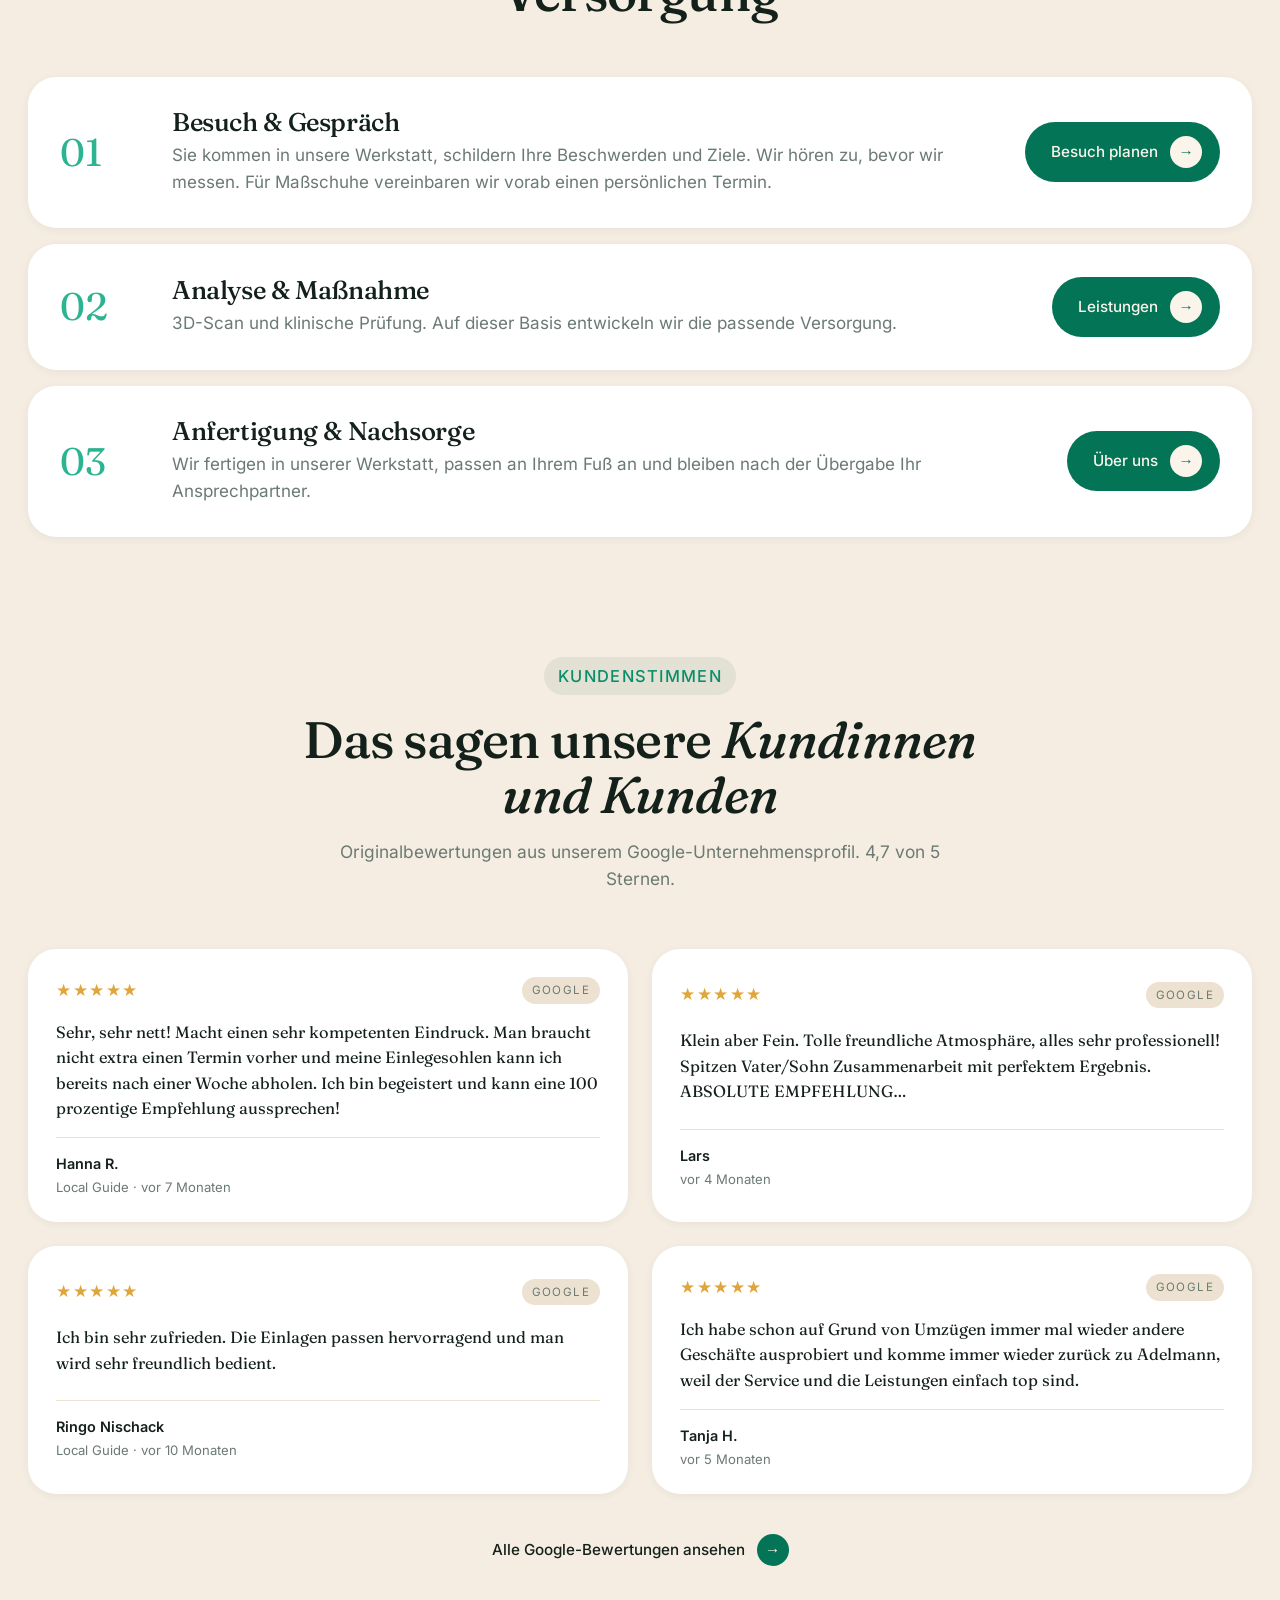
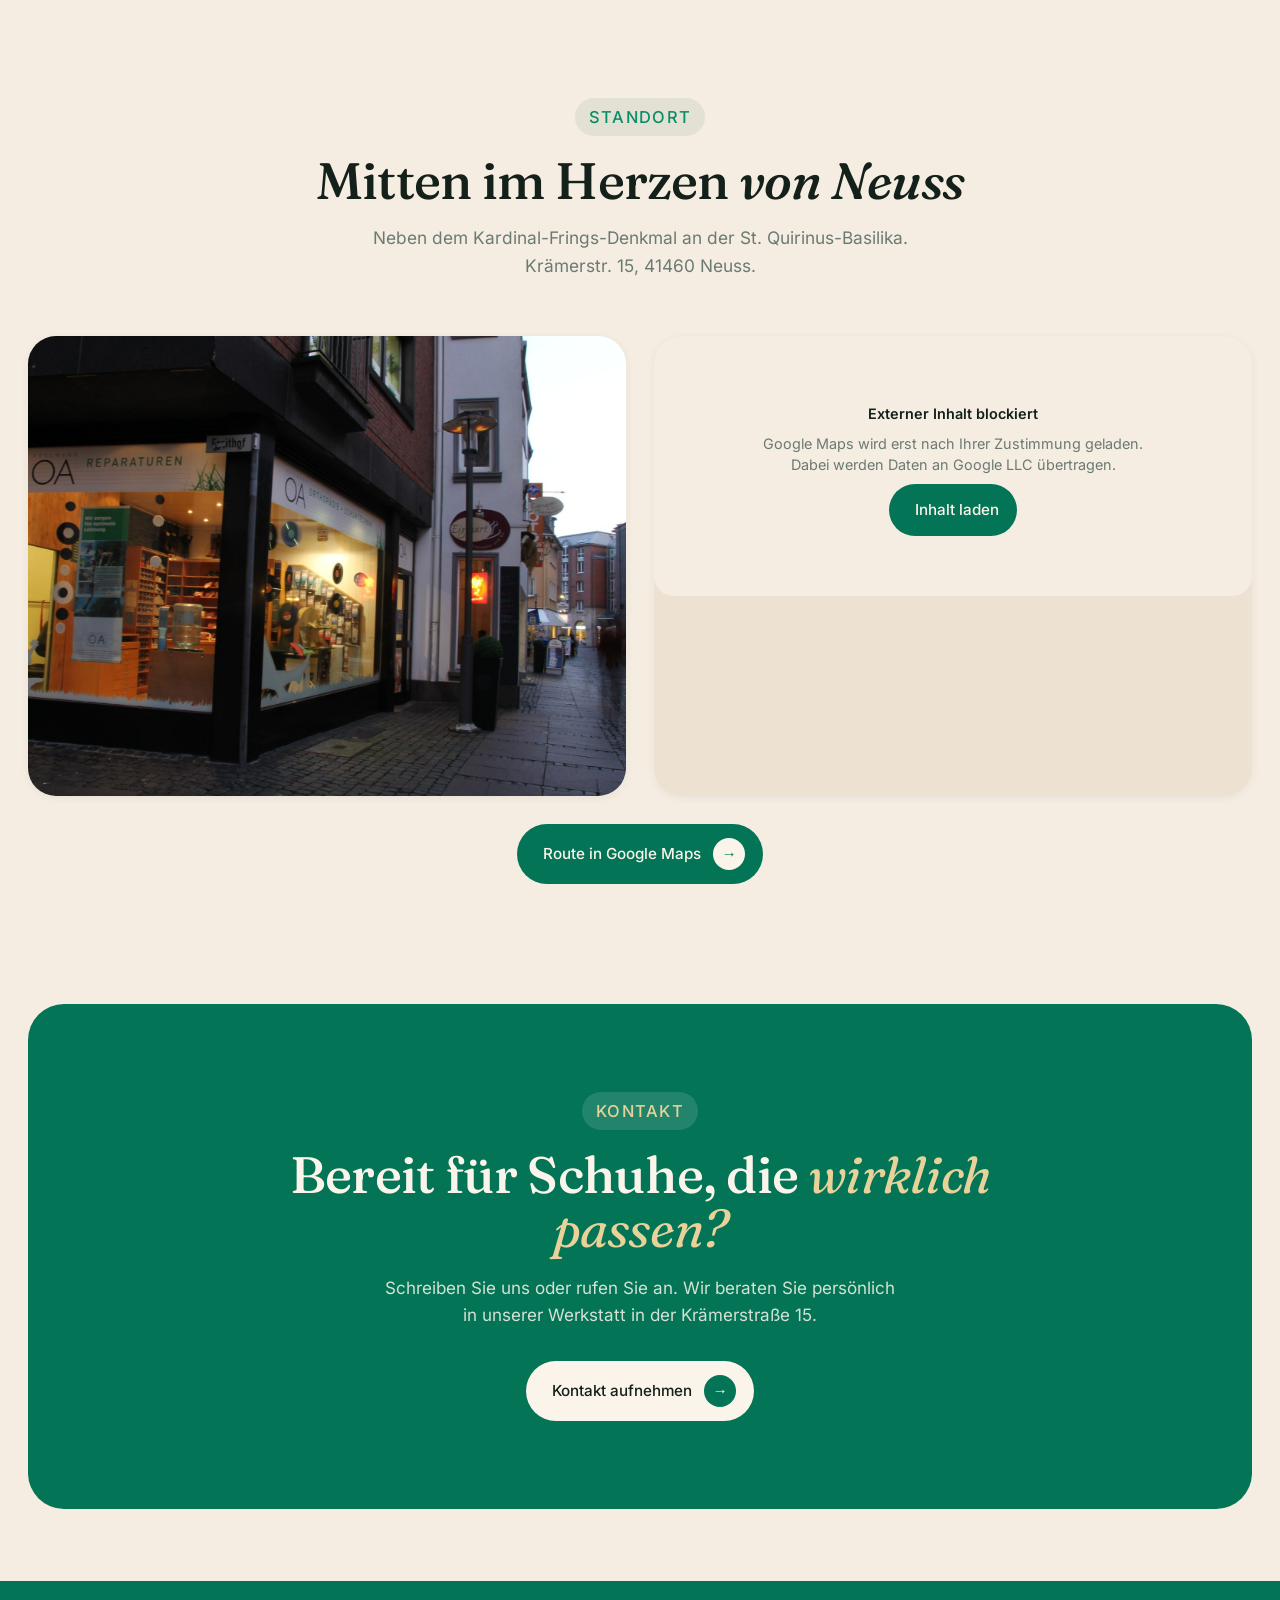
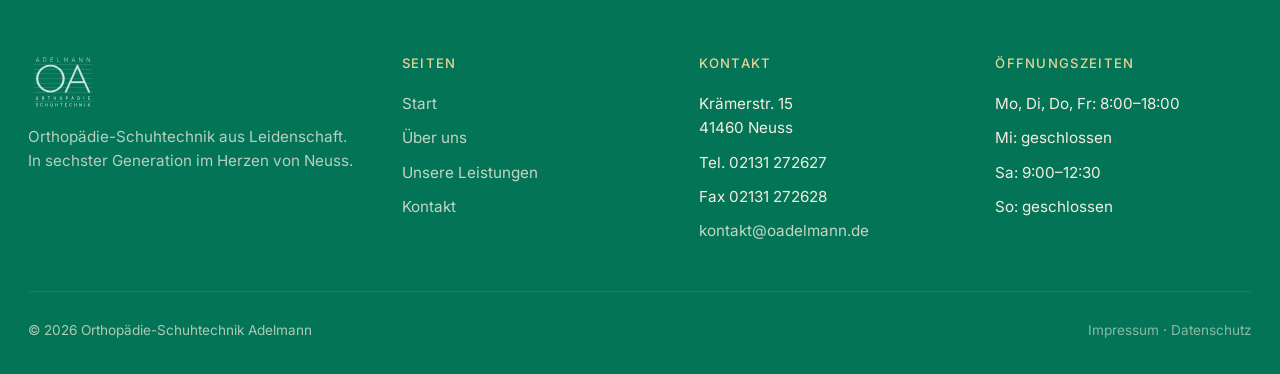
==== commit 89c8094e: "Logo +20%, klickbare Service-Cards, Krämerstraße 15 nowrap, Nav-Reihenfolge Start-Leistungen-Über un" ====
--- a/index.html
+++ b/index.html
@@ -16,8 +16,8 @@
       <a href="index.html" class="brand" aria-label="OA Adelmann Startseite"><img src="OA_OKay.svg" alt="OA Adelmann" class="brand-logo"/></a>
       <nav class="nav-links" aria-label="Hauptnavigation">
         <a href="index.html" class="is-active">Start</a>
+        <a href="leistungen/">Unsere Leistungen</a>
         <a href="ueber-uns.html">Über uns</a>
-        <a href="leistungen/">Unsere Leistungen</a>
         <a href="kontakt.html" class="btn btn-dark">Kontakt <span class="arrow">→</span></a>
       </nav>
       <button class="nav-toggle" aria-label="Menü öffnen"><span></span></button>
@@ -85,7 +85,7 @@
       <div class="section-head reveal">
         <span class="eyebrow">Leistungen</span>
         <h2>Handwerk für jeden Schritt des Lebens</h2>
-        <p>Entwickelt, vermessen und gefertigt unter einem Dach in der Krämerstraße 15.</p>
+        <p>Entwickelt, vermessen und gefertigt unter einem Dach in der Krämerstraße&nbsp;15.</p>
       </div>
       <div class="services">
         <article class="service-card reveal">
--- a/styles.css
+++ b/styles.css
@@ -179,7 +179,7 @@
   color: var(--ink-900);
 }
 .brand-logo {
-  height: 52px;
+  height: 62px;
   width: auto;
   display: block;
 }
@@ -194,7 +194,7 @@
   font-size: 1.05rem; font-weight: 600;
   letter-spacing: 0.02em;
 }
-.footer .brand-logo { height: 48px; filter: brightness(0) invert(1) sepia(0.08); }
+.footer .brand-logo { height: 58px; filter: brightness(0) invert(1) sepia(0.08); }
 .nav-links {
   display: flex; align-items: center; gap: 28px;
   font-size: 0.96rem;
@@ -514,6 +514,7 @@
   .split-head-figure::before { inset: 14px -14px -14px 14px; }
 }
 .service-card {
+  position: relative;
   background: var(--white);
   border-radius: var(--r-lg);
   padding: 36px 32px;
@@ -540,6 +541,14 @@
   font-size: 0.9rem;
   display: inline-flex; align-items: center; gap: 6px;
 }
+.service-card .more::after {
+  content: '';
+  position: absolute;
+  inset: 0;
+  z-index: 1;
+  border-radius: var(--r-lg);
+}
+.service-card { cursor: pointer; }
 
 /* ---------- Stats ---------- */
 .stats-wrap {
@@ -1408,5 +1417,5 @@
   .cta-band  { padding: 0 16px; }
   .hero h1 { font-size: clamp(1.9rem, 9vw, 2.4rem); }
   .hero-eyebrow { font-size: 0.85rem; flex-wrap: wrap; }
-  .brand-logo { height: 44px; }
-}
+  .brand-logo { height: 53px; }
+}
